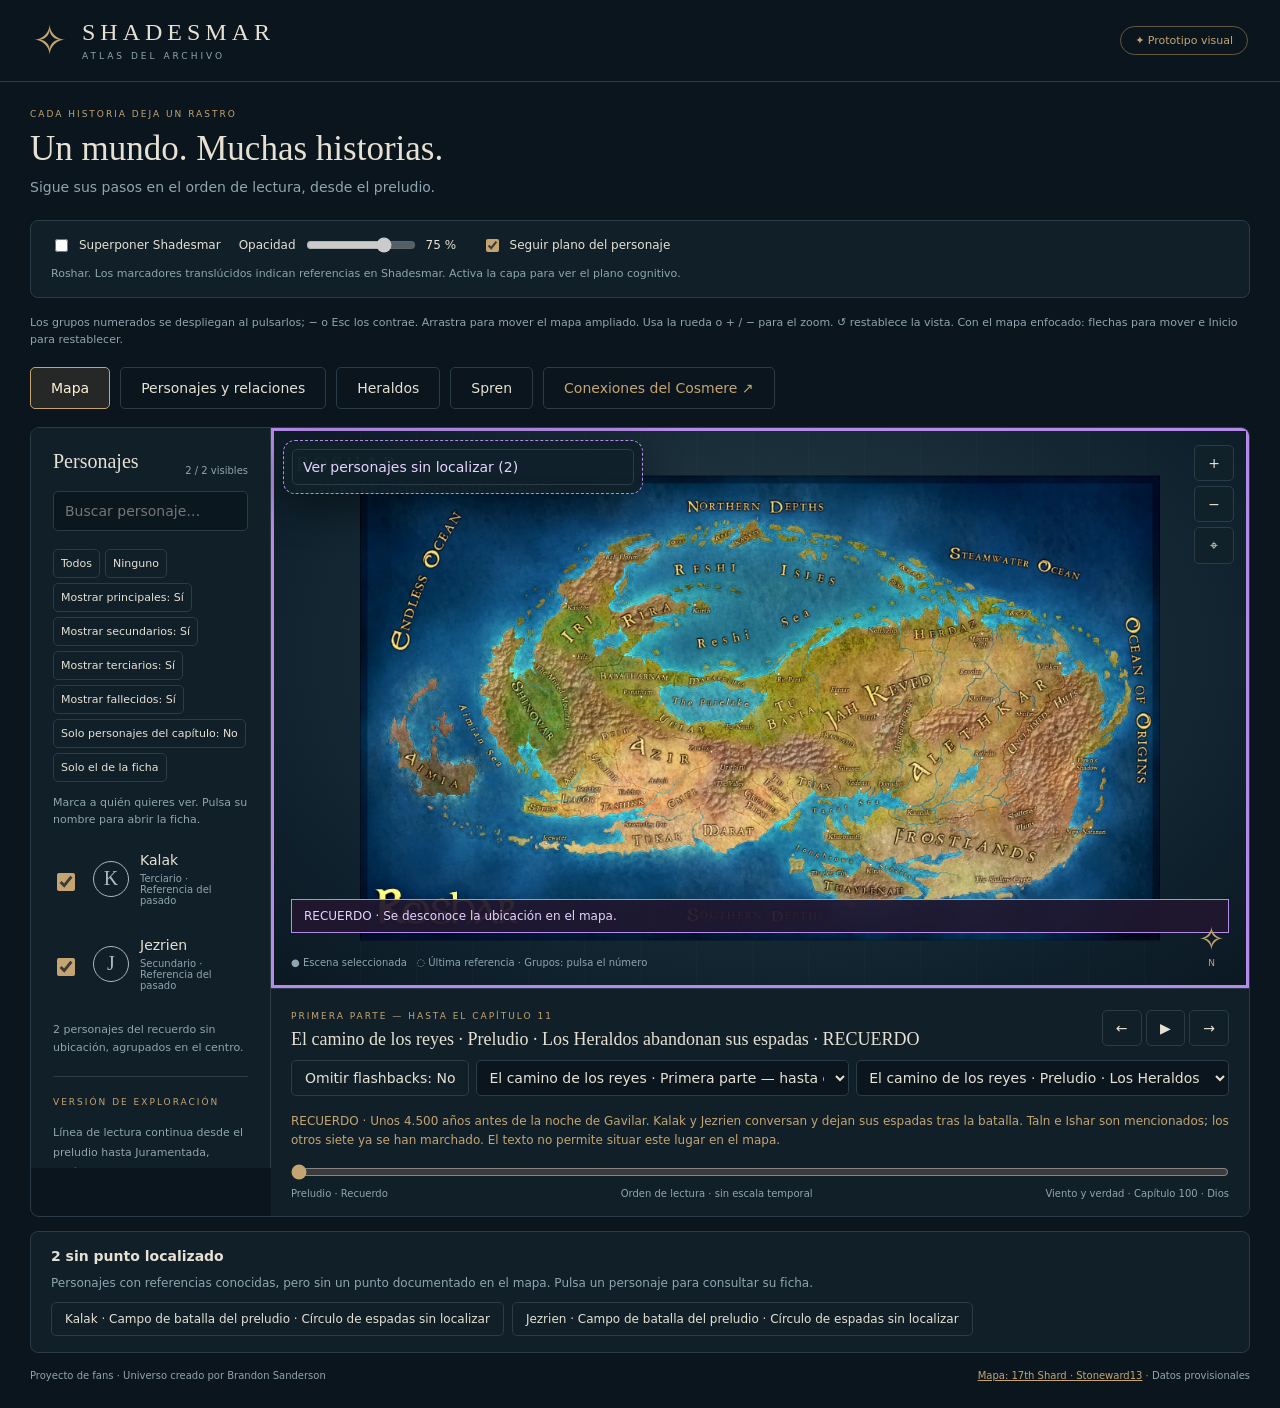
==== shadesmar/index.html @ fbdda8c0 "Cotejar Viento y verdad 91 a 100 y los interludios I-15 e I-16" ====
<!doctype html><html lang="es"><meta charset="utf-8"><meta name="viewport" content="width=device-width,initial-scale=1"><title>Shadesmar · Atlas del Archivo</title><style>
:root{--bg:#0b151d;--panel:#111f29;--line:#293c47;--text:#e6e1d3;--muted:#8fa5af;--gold:#c4a572}*{box-sizing:border-box}body{margin:0;background:var(--bg);color:var(--text);font:14px system-ui}button,input,select{font:inherit}button,select{cursor:pointer}button{background:transparent;color:inherit;border:1px solid var(--line);border-radius:5px;padding:9px 13px}button:hover{border-color:var(--gold)}:focus-visible{outline:2px solid #7dcbdc;outline-offset:3px}header{height:82px;padding:0 32px;border-bottom:1px solid var(--line);display:flex;align-items:center;justify-content:space-between}.brand{display:flex;align-items:center;gap:15px}.sigil{color:var(--gold);font:42px Georgia}h1{font:24px Georgia;letter-spacing:5px;margin:0}.brand small{font-size:9px;letter-spacing:3px;color:var(--muted)}.pill{color:var(--gold);border:1px solid #66593e;border-radius:30px;padding:7px 14px;font-size:11px}main{padding:27px 30px}.intro{display:flex;justify-content:space-between;align-items:center;margin-bottom:25px}.eyebrow{font-size:9px;letter-spacing:2px;color:var(--gold);text-transform:uppercase}h2{font:35px Georgia;margin:10px 0}.intro p{color:var(--muted);margin:0}.book{background:var(--panel);color:var(--text);padding:14px;border:1px solid var(--line);border-radius:5px}.layout{display:grid;grid-template-columns:240px minmax(0,1fr) 270px;border:1px solid var(--line);border-radius:9px;overflow:hidden}.sidebar,.detail{background:var(--panel);padding:22px}.sidebar{border-right:1px solid var(--line)}.detail{border-left:1px solid var(--line)}h3{font:20px Georgia;margin:0 0 18px}.search{background:#0b171f;color:var(--text);border:1px solid var(--line);border-radius:5px;width:100%;padding:11px;margin-bottom:18px}.person{display:flex;width:100%;gap:11px;align-items:center;text-align:left;border-color:transparent;margin-bottom:7px;padding:11px 7px}.person.active{border-color:#507283;background:#6abddd0b}.avatar{width:36px;height:36px;border:1px solid currentColor;border-radius:50%;display:grid;place-items:center;flex-shrink:0;font:20px Georgia}.person strong{font-weight:500}.person small{display:block;color:var(--muted);font-size:10px;margin-top:5px}.note{color:var(--muted);font-size:11px;line-height:1.8;border-top:1px solid var(--line);padding-top:15px;margin-top:20px}.map{position:relative;min-height:560px;background:radial-gradient(ellipse at 50% 40%,#2b414a,#10232f 70%,#0b1822);overflow:hidden}.map svg{width:100%;height:100%;position:absolute}.map-title{position:absolute;top:24px;left:25px;pointer-events:none}.map-title b{font:24px Georgia;letter-spacing:8px}.map-title small{display:block;color:var(--muted);letter-spacing:2px;font-size:9px;margin-top:8px}.tools{position:absolute;top:17px;right:15px;display:grid;gap:5px}.tools button{background:#11212a}.legend{position:absolute;bottom:20px;left:20px;color:var(--muted);font-size:10px}.compass{position:absolute;bottom:20px;right:24px;font:32px Georgia;color:var(--gold);text-align:center}.compass small{font:9px system-ui;display:block}.detail .avatar{width:72px;height:72px;font-size:34px;margin:25px 0 19px}.detail h3{font-size:29px;margin-bottom:8px}.subtitle{color:var(--muted);font-size:12px}.detail label{display:block;font-size:9px;letter-spacing:2px;color:var(--muted);margin:27px 0 10px}.location{font:19px Georgia}.tag{display:inline-block;color:var(--gold);border:1px solid #c4a57240;background:#c4a5720a;padding:6px 8px;font-size:10px;border-radius:4px}.detail p{font-size:12px;line-height:1.8;color:#b6c3c8}.evidence{border:1px solid var(--line);border-radius:5px;padding:13px;margin-top:22px}.timeline{background:var(--panel);border:1px solid var(--line);border-radius:9px;padding:20px 25px;margin-top:16px}.row{display:flex;justify-content:space-between;align-items:center;gap:12px}.timeline h3{margin:7px 0 0}.timeline input{width:100%;accent-color:var(--gold);margin:20px 0 10px}.ticks{display:flex;justify-content:space-between;font-size:10px;color:var(--muted)}.footer{display:flex;justify-content:space-between;color:var(--muted);font-size:10px;margin-top:17px;gap:15px}.marker{cursor:pointer}.marker:hover circle,.marker:focus circle{stroke:white;stroke-width:3}.count{font-size:10px;color:var(--muted)}@media(max-width:1100px){.layout{grid-template-columns:210px 1fr}.detail{grid-column:1/-1;border-left:0;border-top:1px solid var(--line);display:grid;grid-template-columns:1fr 1fr;gap:25px}.detail .avatar{display:none}}@media(max-width:650px){header{padding:0 16px}.pill{display:none}main{padding:20px 12px}.intro{display:block}.book{margin-top:18px;width:100%}h2{font-size:29px}.layout{display:flex;flex-direction:column}.sidebar{padding:15px}.sidebar .note{display:none}#people{display:flex;overflow:auto}.person{min-width:180px}.map{min-height:420px}.detail{display:block}.footer{line-height:1.8}.timeline{padding:17px}.ticks{font-size:8px}}
.scene-note{color:var(--muted);font-size:12px;line-height:1.6;margin-top:16px}.attention{color:var(--gold)}.scene-controls{display:flex;gap:10px;flex-wrap:wrap;margin:15px 0}.scene-controls select{background:var(--bg);color:var(--text);border:1px solid var(--line);padding:10px;border-radius:5px;max-width:100%}.route{padding-left:18px;max-height:260px;overflow:auto}.route li{margin:10px 0;font-size:11px;line-height:1.6}.evidence a{color:var(--gold)}.sidebar{max-height:740px;overflow:auto}.detail{max-height:740px;overflow:auto}@media(max-width:650px){.sidebar,.detail{max-height:none}}.layer-controls{border:1px solid var(--line);background:var(--panel);border-radius:8px;margin:0 0 16px;padding:14px 20px}.layer-controls>div{display:flex;align-items:center;gap:18px;flex-wrap:wrap}.layer-controls label{display:flex;align-items:center;gap:8px;font-size:12px}.layer-controls input{accent-color:var(--gold)}.layer-controls p{font-size:11px;color:var(--muted);margin:10px 0 0;line-height:1.6}.opacity-control input{width:110px}.opacity-control output{min-width:38px}.map-title b{font-size:21px;letter-spacing:3px} .evidence p{overflow-wrap:anywhere}#mapCanvas{cursor:grab;touch-action:none;user-select:none;overscroll-behavior:contain}#mapCanvas.is-panning,#mapCanvas.is-panning *{cursor:grabbing!important}#mapCanvas image{pointer-events:none}.map .legend,.map .compass,#mapStatus{pointer-events:none}.map-help{font-size:11px;color:var(--muted);line-height:1.6;margin:0 0 12px}#mapCanvas:focus-visible{outline:2px solid #7dcbdc;outline-offset:-3px}.person-row{display:flex;align-items:center;gap:7px}.person-row>input{accent-color:var(--gold);width:18px;height:18px;flex-shrink:0;cursor:pointer}.person-row .person{min-width:0;flex:1}.visibility-tools{display:flex;flex-wrap:wrap;gap:5px;margin-bottom:12px}.visibility-tools button{font-size:11px;padding:7px}.marker-name{display:none;pointer-events:none}.marker:hover .marker-name,.marker:focus .marker-name,.marker .selected-name{display:block}.marker:hover path,.marker:focus path{stroke:white;stroke-width:3}.map-visibility{color:var(--muted);font-size:11px;line-height:1.6}@media(max-width:650px){.person-row{min-width:210px}.person-row .person{min-width:0}}.unlocated-panel{margin-top:14px;padding:16px 20px;background:var(--panel);border:1px solid var(--line);border-radius:8px}.unlocated-panel[hidden]{display:none}.unlocated-panel p{font-size:12px;color:var(--muted)}#unlocatedPeople{display:flex;gap:8px;flex-wrap:wrap}.unlocated-person{font-size:12px;text-align:left}.unlocated-person[aria-pressed="true"]{border-color:var(--gold)}.detail{position:relative}.detail[hidden]{display:none}.detail-close{position:absolute;top:10px;right:10px;font-size:23px;line-height:1;padding:5px 9px;border-color:transparent}.layout[data-detail-open="false"]{grid-template-columns:240px minmax(0,1fr)}@media(max-width:1100px){.layout[data-detail-open="false"]{grid-template-columns:210px minmax(0,1fr)}}.map-column{display:flex;flex-direction:column;min-width:0}.map-column .map{flex:1}.map-column .timeline{margin-top:0;border:0;border-top:1px solid var(--line);border-radius:0;padding:17px 20px}.map-column .timeline h3{font-size:18px}.map-column .scene-controls{gap:7px;margin:10px 0}.map-column .scene-controls select{max-width:100%;min-width:0;flex:1;padding:8px}.map-column .timeline input{margin:14px 0 8px}.map-column .ticks{gap:12px;flex-wrap:wrap}@media(max-width:650px){.map-column{width:100%}}[data-memory-view="true"] .map{box-shadow:inset 0 0 0 3px #b58bea}#memoryBanner{position:absolute;bottom:55px;left:20px;right:20px;padding:9px 12px;border:1px solid #b58bea;background:#20172fed;color:#e5d3ff;font-size:12px;pointer-events:none}#memoryBanner[hidden]{display:none}#memoryView{border-color:#b58bea}.memory-unlocated-panel{position:absolute;z-index:4;left:50%;top:48%;transform:translate(-50%,-50%);width:min(640px,calc(100% - 40px));max-height:60%;box-sizing:border-box;display:flex;flex-direction:column;padding:16px;background:#10212af5;border:1px dashed #b58bea;border-radius:12px;box-shadow:0 12px 40px #0007}.memory-unlocated-panel[hidden]{display:none}.memory-unlocated-panel>p{margin:0 0 12px;text-align:center;color:#e5d3ff;font-size:13px}.memory-unlocated-panel>p span{color:#af9dc5}.memory-unlocated-grid{display:grid;grid-template-columns:repeat(auto-fit,minmax(100px,1fr));gap:10px;overflow:auto;min-height:0;overscroll-behavior:contain;padding:4px}.memory-unlocated-token{display:flex;flex-direction:column;align-items:center;justify-content:flex-start;gap:4px;min-width:0;padding:8px 5px;border:1px solid transparent;border-radius:8px;background:transparent;cursor:pointer}.memory-unlocated-token svg{position:static;display:block;flex-shrink:0;width:58px;height:58px}.memory-unlocated-token span{font-size:12px;line-height:1.3;text-align:center;overflow-wrap:anywhere;color:#fff1d6}.memory-unlocated-token:hover,.memory-unlocated-token:focus-visible{background:#ffffff0c;border-color:#b58bea}.memory-unlocated-token[aria-pressed="true"]{background:#d4ad7014;border-color:#d4ad70}@media(max-width:500px){.memory-unlocated-panel{width:calc(100% - 24px);padding:10px}.memory-unlocated-grid{grid-template-columns:repeat(auto-fit,minmax(80px,1fr));gap:6px}}.atlas-views{display:flex;gap:10px;margin:18px 0}.atlas-views button{padding:12px 20px}.atlas-views button[aria-pressed="true"]{background:#d4ad7020;border-color:var(--gold);color:#fff1d6}.relationships-view[hidden],[data-view="relationships"] .sidebar,[data-view="relationships"] .detail,[data-view="relationships"] .map-column>.map{display:none!important}.layout[data-view="relationships"]{display:block}.relationships-view{padding:24px;background:#10212a;border:1px solid var(--line);border-radius:12px}.relationship-heading h2{font-size:30px;margin:8px 0}.relationship-heading p,.relationship-muted{color:var(--muted);font-size:13px;line-height:1.6}.relationship-controls{display:flex;flex-wrap:wrap;gap:12px;margin:14px 0}.relationship-controls label{display:flex;flex:1;min-width:150px;flex-direction:column;gap:7px;font-size:12px;color:var(--muted)}.relationship-controls input,.relationship-controls select{padding:10px;background:#0c1a22;color:#e9ddc6;border:1px solid var(--line);border-radius:6px;min-width:0}.relationship-filters{display:flex;gap:18px;flex-wrap:wrap;margin:16px 0}.relationship-filters label{font-size:13px}.relationship-filters input{margin-right:7px;accent-color:var(--gold)}.family-scroll{overflow:auto;max-height:560px;border:1px solid var(--line);border-radius:10px;background:#0b1921;overscroll-behavior:contain}.family-scroll svg{display:block;max-width:none;position:static}.family-person,.family-edge{cursor:pointer}.family-person:hover rect,.family-person:focus rect{stroke:#fff1c6;stroke-width:3}.family-edge path{pointer-events:stroke}.family-edge:hover .family-edge-line,.family-edge:focus .family-edge-line{stroke-width:4}.relationship-columns{display:grid;grid-template-columns:minmax(0,1fr) minmax(0,1fr);gap:24px;margin-top:24px}.relationship-columns>section{min-width:0}.relationship-dossier,.relationship-history-panel,.relationship-edge-detail{padding:18px;background:#0d1b24;border:1px solid var(--line);border-radius:10px}.relationship-dossier h3,.relationship-history-panel h3{font-size:21px;margin:0 0 16px}.relationship-dossier p,.relationship-dossier li,.relationship-event p{font-size:14px;line-height:1.65}.relationship-dossier li{margin-bottom:12px}.relationship-dossier small{display:block;color:var(--muted);font-size:11px}.relationship-source{margin:8px 0;color:#9eafb9;font-size:11px;overflow-wrap:anywhere}.relationship-source summary{cursor:pointer}.relationship-source p{font-size:11px}.relationship-event{margin:12px 0;padding:14px;border-left:2px solid #ad91c5;background:#172733;border-radius:5px}.relationship-event h4{font-size:14px;margin:8px 0}.relationship-event small{color:#d4ad70}.relationship-event button{font-size:12px}.relationship-retrospective{color:#c7a4ff}.relationship-contacts{display:grid;grid-template-columns:repeat(auto-fit,minmax(190px,1fr));gap:10px;margin:20px 0}.relationship-contacts[hidden]{display:none}.relationship-contact{text-align:left;padding:15px}.relationship-identity{font-weight:bold;color:var(--gold)}.relationship-coverage{font-size:12px;color:var(--muted);line-height:1.6;margin-top:22px}@media(max-width:850px){.relationship-columns{grid-template-columns:1fr}.relationships-view{padding:15px}.relationship-controls label{min-width:120px}}.open-character-archive{margin:0 0 18px;width:100%;font-size:12px;padding:10px;border-color:#b59bd5}#mapViewControls[hidden]{display:none}.layout[data-view="relationships"] .timeline{order:-1;margin-bottom:18px;border:1px solid var(--line);border-radius:10px}.relationship-network-tools{display:flex;align-items:center;gap:12px;margin:15px 0}.relationship-network-scroll{overflow:auto;height:560px;border:1px solid var(--line);border-radius:12px;background:radial-gradient(ellipse,#142a35,#09161e);overscroll-behavior:contain;touch-action:none;cursor:grab;user-select:none}.relationship-network-scroll:active{cursor:grabbing}.relationship-network-scroll svg{display:block;position:static;max-width:none}.network-person,.network-link{cursor:pointer}.network-person .network-label{opacity:0;pointer-events:none}.network-direct .network-label,.network-person:hover .network-label,.network-person:focus .network-label{opacity:1}.network-person:hover circle,.network-person:focus circle{stroke:#fff1c6;stroke-width:3}.network-link:hover path,.network-link:focus path{stroke:#fff1c6;stroke-width:4}#relationshipNetworkWrap[hidden]{display:none}.person-selection-pending{border-top:1px dashed #78909c;margin-top:12px;padding-top:12px}.person-selection-pending small{display:block;color:var(--muted);font-size:11px}.person-selection-pending button{width:100%;text-align:left;margin-top:8px}@media(max-width:650px){.relationship-network-scroll{height:460px}}.family-scroll{height:560px;touch-action:none;cursor:grab;user-select:none}.family-scroll:active{cursor:grabbing}.family-scroll,.relationship-network-scroll{width:100%;min-width:0;overflow:auto}.family-edge text{display:block;pointer-events:none}.family-edge:hover text,.family-edge:focus text{display:block}.family-edge path,.network-link path{pointer-events:stroke}@media(max-width:650px){.family-scroll{height:460px}}[data-mode="social"] label:has(#relationshipDepth){display:none}.relationship-columns{align-items:start}.family-edge-list{display:flex;flex-wrap:wrap;gap:6px;margin:12px 0}.family-edge-reference{font-size:11px;text-align:left;padding:7px 10px;border:1px solid #3a535d;border-radius:6px;background:#10212a;color:#d9e6e9;cursor:pointer}.family-edge-reference[aria-pressed="true"]{border-color:#fff1c6;color:#fff1c6}.family-edge[aria-pressed="true"] .family-edge-line{filter:drop-shadow(0 0 3px #d4e6ec)}

.relationship-network-tools{flex-wrap:wrap}.network-outer-toggle{display:flex;align-items:center;gap:8px;font-size:12px;color:var(--muted)}.network-outer-toggle input{accent-color:var(--gold)}.family-reference-fold{margin-top:12px;font-size:12px;color:var(--muted)}.family-reference-fold summary{cursor:pointer;padding:10px 0}.network-link,.network-person{transition:opacity .15s}.network-label{font-weight:500}

.night-review-panel{border:1px solid #8865b1;border-radius:8px;background:#1b2030;padding:14px;margin:12px 0}.night-review-panel[hidden]{display:none}.night-review-panel p{margin:0 0 10px;line-height:1.6;color:#d9c3f0}.night-review-panel label{display:flex;gap:12px;align-items:center;flex-wrap:wrap;font-size:12px}.night-review-panel select{max-width:100%;background:var(--bg);color:var(--text);padding:8px;border:1px solid var(--line);border-radius:5px}

.atlas-views{flex-wrap:wrap}.knowledge-view[hidden]{display:none!important}.layout:is([data-view="heralds"],[data-view="spren"]){display:block}.layout:is([data-view="heralds"],[data-view="spren"])>.sidebar,.layout:is([data-view="heralds"],[data-view="spren"])>.detail,.layout:is([data-view="heralds"],[data-view="spren"]) .map-column>.map{display:none!important}.layout:is([data-view="heralds"],[data-view="spren"]) .timeline{order:-1;margin-bottom:18px}.knowledge-view{padding:26px;min-width:0}.knowledge-heading p{line-height:1.7}.archive-layout{display:grid;grid-template-columns:minmax(180px,240px) minmax(0,1fr);gap:26px;margin-top:24px}.archive-directory label{display:block;color:var(--muted);margin-bottom:10px}.archive-list{display:grid;gap:8px;align-content:start}.archive-person{text-align:left;width:100%;padding:14px}.archive-person[aria-pressed="true"],.archive-modes button[aria-pressed="true"]{border-color:var(--gold);background:#c4a57218;color:#fff1d6}.archive-detail{padding:24px;border:1px solid var(--line);border-radius:12px;background:var(--panel);min-width:0}.archive-detail h3{font-size:30px;margin-top:12px}.archive-detail h4{font:21px Georgia;margin:26px 0 14px}.archive-detail p{line-height:1.75;overflow-wrap:anywhere}.archive-facts{display:grid;grid-template-columns:repeat(auto-fit,minmax(min(100%,230px),1fr));gap:12px}.archive-facts>article,.archive-note{border:1px solid var(--line);padding:16px;border-radius:8px;margin-bottom:12px}.archive-label{font-size:11px;color:var(--gold);text-transform:uppercase;letter-spacing:1px}.archive-reference{color:var(--muted);font-size:11px;line-height:1.7}.archive-reference summary{cursor:pointer}.archive-reference a{color:#a5d2df;overflow-wrap:anywhere}.archive-modes{display:flex;gap:10px;flex-wrap:wrap}@media(max-width:700px){.knowledge-view{padding:16px}.archive-layout{grid-template-columns:1fr}.archive-list{grid-template-columns:repeat(auto-fit,minmax(130px,1fr))}.archive-detail{padding:16px}.atlas-views button{padding:10px 12px}}
.memory-unlocated-panel{left:12px;top:12px;transform:none;width:min(360px,calc(100% - 24px));max-height:calc(100% - 110px);padding:8px;gap:8px}.memory-unlocated-panel>button{text-align:left;width:100%;padding:9px 10px;color:#e5d3ff}.memory-unlocated-panel>p{position:absolute;width:1px;height:1px;overflow:hidden;clip-path:inset(50%)}.memory-unlocated-grid{max-height:180px;grid-template-columns:repeat(auto-fit,minmax(80px,1fr));gap:4px}.memory-unlocated-grid[hidden]{display:none}.memory-unlocated-token svg{width:44px;height:44px}.memory-unlocated-token{padding:4px}.memory-unlocated-grid:focus-visible{outline:2px solid #b58bea}@media(max-width:500px){.memory-unlocated-panel{padding:6px;max-width:280px!important}.memory-unlocated-grid{max-height:140px}}
.archive-values{display:flex;flex-wrap:wrap;gap:7px;margin:14px 0}.archive-values>span{border:1px solid #d4ad7040;background:#d4ad700c;border-radius:5px;padding:6px 9px;font-size:14px}.archive-evolution{font-size:12px;color:var(--muted);line-height:1.6}.archive-evolution>summary{cursor:pointer;color:#afcfdb}.archive-evolution ol{padding-left:20px}.archive-evolution li{margin:12px 0}.archive-facts small{display:block;color:var(--muted);line-height:1.6}.archive-discoveries>ol{list-style:none;padding:0;border-left:1px solid var(--line);margin-left:5px}.archive-discoveries>ol>li{padding:4px 0 16px 18px;position:relative}.archive-discoveries>ol>li:before{content:'';position:absolute;left:-4px;top:12px;width:7px;height:7px;border-radius:50%;background:var(--gold)}.archive-discoveries p{line-height:1.7;margin:0 0 6px}.archive-discoveries h4{margin-top:24px}
.archive-locator{font-size:12px;color:#bacad0;line-height:1.65;margin:10px 0}.archive-locator strong{color:#d4ad70}

/* Reading navigation keeps the current viewport instead of anchoring to replaced lists. */
html{overflow-anchor:none}
.cosmere-nav-link{color:var(--gold);padding:12px 20px;border:1px solid var(--line);border-radius:5px;text-decoration:none;display:inline-flex;align-items:center}.cosmere-nav-link:hover{border-color:var(--gold)}</style><header><div class="brand"><span class="sigil">✧</span><div><h1>SHADESMAR</h1><small>ATLAS DEL ARCHIVO</small></div></div><span class="pill">✦ Prototipo visual</span></header><main><div class="intro"><div><div class="eyebrow">Cada historia deja un rastro</div><h2>Un mundo. Muchas historias.</h2><p>Sigue sus pasos en el orden de lectura, desde el preludio.</p></div></div><div id="mapViewControls"><section class="layer-controls" aria-label="Capas del mapa"><div><label><input id="showShadesmar" type="checkbox"> Superponer Shadesmar</label><label class="opacity-control">Opacidad <input id="shadesmarOpacity" type="range" min="0" max="100" value="75" aria-label="Opacidad de Shadesmar"><output id="shadesmarOpacityValue" for="shadesmarOpacity">75 %</output></label><label><input id="followRealm" type="checkbox" checked> Seguir plano del personaje</label><button id="viewCognitiveExperience" hidden>Ver experiencia en Shadesmar</button></div><p id="realmLegend" role="status">Las presencias físicas y cognitivas se muestran por separado.</p></section><p id="mapHelp" class="map-help">Los grupos numerados se despliegan al pulsarlos; − o Esc los contrae. Arrastra para mover el mapa ampliado. Usa la rueda o + / − para el zoom. ↺ restablece la vista. Con el mapa enfocado: flechas para mover e Inicio para restablecer.</p></div><nav class="atlas-views" aria-label="Vistas del atlas"><button id="viewMap" aria-pressed="true">Mapa</button><button id="viewRelationships" aria-pressed="false">Personajes y relaciones</button><button id="viewHeralds" aria-pressed="false">Heraldos</button><button id="viewSpren" aria-pressed="false">Spren</button><a class="cosmere-nav-link" href="conexiones.html">Conexiones del Cosmere ↗</a></nav><div class="layout" id="atlasLayout"><aside class="sidebar"><div class="row"><h3>Personajes</h3><span id="count" class="count"></span></div><input id="search" class="search" placeholder="Buscar personaje…" aria-label="Buscar personaje"><div class="visibility-tools" role="group" aria-label="Visibilidad de personajes"><button id="showAllCharacters">Todos</button><button id="hideAllCharacters">Ninguno</button><button id="showPrimary" aria-pressed="true" title="Incluir u ocultar los personajes principales">Mostrar principales: Sí</button><button id="showSecondary" aria-pressed="true" title="Incluir u ocultar los personajes secundarios en el mapa y la lista">Mostrar secundarios: Sí</button><button id="showTertiary" aria-pressed="true" title="Incluir u ocultar las intervenciones puntuales">Mostrar terciarios: Sí</button><button id="showDeceased" aria-pressed="true" title="Incluir u ocultar los fallecidos conocidos en este punto de lectura">Mostrar fallecidos: Sí</button><button id="onlyChapterCharacters" aria-pressed="false" title="Presencias y menciones registradas del capítulo. Una mención no confirma ubicación.">Solo personajes del capítulo: No</button><button id="showOnlySelected">Solo el de la ficha</button></div><p class="map-visibility">Marca a quién quieres ver. Pulsa su nombre para abrir la ficha.</p><div id="people"></div><div id="pendingCharacterSelection" hidden></div><p id="mapVisibility" class="map-visibility" role="status"></p><div class="note"><span class="eyebrow">Versión de exploración</span><p>Línea de lectura continua desde el preludio hasta Juramentada, capítulo 48. Los recuerdos se muestran aparte, incluidos los anteriores a Gavilar, y pueden omitirse. Referencias pendientes de cotejo; anclajes regionales aproximados. Mapas disponibles sin conexión.</p></div></aside><div class="map-column"><section id="heraldsView" class="knowledge-view" aria-label="Heraldos" hidden><div class="knowledge-heading"><span class="eyebrow">TU ARCHIVO DE LECTURA</span><h2>Heraldos</h2><p id="heraldsCutoff" role="status"></p><button id="heraldsOverview" type="button" aria-pressed="false" hidden>Contexto de los Heraldos</button><p class="relationship-muted">Nombres, órdenes y relaciones según las referencias revisadas. La tradición histórica y las identidades actuales se revelan por separado.</p></div><div class="archive-layout"><aside class="archive-directory"><label for="heraldsSearch">Buscar entre lo conocido</label><input id="heraldsSearch" class="search" type="search" placeholder="Nombres ya revelados"><p id="heraldsCount" class="relationship-muted"></p><div id="heraldsList" class="archive-list"></div></aside><article id="heraldsDetail" class="archive-detail" aria-live="polite"></article></div></section><section id="sprenView" class="knowledge-view" aria-label="Spren" hidden><div class="knowledge-heading"><span class="eyebrow">TU ARCHIVO DE LECTURA</span><h2>Spren</h2><p id="sprenCutoff" role="status"></p><p class="relationship-muted">Tipos e individuos: su naturaleza, órdenes y vínculos aparecen al conocerse. Las referencias todavía no cotejadas se indican en cada dato.</p></div><nav class="archive-modes" aria-label="Consultar spren"><button id="sprenTypes" aria-pressed="true">Tipos</button><button id="sprenIndividuals" aria-pressed="false">Individuos</button></nav><div class="archive-layout"><aside class="archive-directory"><label for="sprenSearch">Buscar entre lo conocido</label><input id="sprenSearch" class="search" type="search" placeholder="Nombres ya revelados"><p id="sprenCount" class="relationship-muted"></p><div id="sprenList" class="archive-list"></div></aside><article id="sprenDetail" class="archive-detail" aria-live="polite"></article></div></section><section id="relationshipsView" class="relationships-view" aria-label="Personajes y relaciones" hidden><div class="relationship-heading"><span class="eyebrow">EL ARCHIVO QUE LLEVAS LEÍDO</span><h2 id="relationshipTitle">Personajes</h2><p id="relationshipCutoff"></p></div><div class="relationship-controls"><label>Buscar personaje<input id="relationshipSearch" type="search" placeholder="Solo personajes conocidos"></label><label>Personaje<select id="relationshipPerson"></select></label><label>Vista<select id="relationshipMode"><option value="family">Árbol genealógico</option><option value="social">Red de relaciones</option></select></label><label>Ramas<select id="relationshipDepth"><option value="1" selected>Familia cercana</option><option value="2">Ampliar una rama</option><option value="3">Ampliar dos ramas</option></select></label></div><p id="relationshipSearchStatus" class="relationship-muted" role="status"></p><div class="relationship-filters" aria-label="Filtros de relaciones"><label><input type="checkbox" id="relationshipPrimary" checked>Principales</label><label><input type="checkbox" id="relationshipSecondary" checked>Secundarios</label><label><input type="checkbox" id="relationshipTertiary" checked>Terciarios</label><label><input type="checkbox" id="relationshipDeceased" checked>Fallecidos</label></div><p id="relationshipHidden" role="status"></p><div id="familyGraphWrap"><p id="familyNotice" class="relationship-muted"></p><div class="relationship-network-tools"><button id="familyMinus" aria-label="Separar menos el árbol">−</button><span id="familyZoom"></span><button id="familyPlus" aria-label="Separar más el árbol">+</button><button id="familyCenter">Centrar</button></div><p class="relationship-muted">Arrastra el fondo o usa la rueda para ampliar. Padres arriba; hermanos y parejas en su generación. Azul: descendencia. Dorado: pareja. Morado: hermanos o primos. Pasa el ratón o pulsa una línea para consultar el vínculo.</p><div id="familyViewport" class="family-scroll" tabindex="0" role="region" aria-label="Escenario del árbol genealógico"><svg id="familyChart" role="group" aria-label="Árbol familiar conocido hasta el capítulo seleccionado"></svg></div><details class="family-reference-fold"><summary>Consultar la lista de vínculos</summary><div id="familyEdgeList" class="family-edge-list" aria-label="Vínculos representados en el árbol"></div></details></div><section id="relationshipNetworkWrap" hidden><p class="relationship-muted">El personaje está en el centro; sus conexiones aparecen alrededor. Los círculos agrupan la cantidad de información registrada, no la amistad.</p><div class="relationship-network-tools"><button id="relationshipNetworkMinus" aria-label="Separar menos los personajes">−</button><span id="relationshipNetworkZoom"></span><button id="relationshipNetworkPlus" aria-label="Separar más los personajes">+</button><button id="relationshipNetworkCenter">Centrar</button><label class="network-outer-toggle"><input id="relationshipUnconnected" type="checkbox">Mostrar personajes sin conexión</label><button id="relationshipClearPair">Quitar resaltado</button></div><p class="relationship-muted">Arrastra el fondo para moverte. Pulsa un personaje para centrar su red o una línea para consultar su historial. Las flechas mueven la vista e Inicio la centra.</p><p id="relationshipNetworkStatus" role="status" class="relationship-muted"></p><div id="relationshipNetworkViewport" class="relationship-network-scroll" tabindex="0" role="region" aria-label="Red circular de relaciones"><svg id="relationshipNetwork" aria-label="Conexiones conocidas del personaje seleccionado" role="group"></svg></div></section><div id="relationshipContacts" class="relationship-contacts" hidden></div><section id="relationshipEdgeDetail" class="relationship-edge-detail" hidden></section><div class="relationship-columns"><section id="relationshipDossier" class="relationship-dossier"></section><section class="relationship-history-panel"><h3>Historial de interacciones</h3><div class="relationship-controls"><label>Con quién<select id="relationshipWith"></select></label><label>Orden<select id="relationshipOrder"><option value="newest">Más recientes primero</option><option value="oldest">Primeras interacciones primero</option></select></label></div><p id="relationshipHistoryCount" role="status"></p><div id="relationshipHistory"></div></section></div><p id="relationshipCoverage" class="relationship-coverage"></p></section><section class="map" aria-label="Mapa de Roshar de 17th Shard"><svg id="mapCanvas" viewBox="0 0 1000 700" tabindex="0" role="group" aria-label="Mapa interactivo de Roshar y Shadesmar" aria-describedby="mapHelp"><defs><filter id="map-labels-decode" x="0" y="0" width="100%" height="100%" color-interpolation-filters="sRGB"><feColorMatrix in="SourceGraphic" type="matrix" values="0 0 0 0 .97 0 0 0 0 .89 0 0 0 0 .65 -1 0 0 0 1"/><feComponentTransfer result="large"><feFuncA type="linear" slope="64" intercept="-31.5"/></feComponentTransfer><feColorMatrix in="SourceGraphic" type="matrix" values="0 0 0 0 .97 0 0 0 0 .89 0 0 0 0 .65 0 -1 0 0 1"/><feComponentTransfer><feFuncA type="linear" slope="64" intercept="-31.5"/></feComponentTransfer><feMerge><feMergeNode in="large"/><feMergeNode/></feMerge></filter><pattern id="grid" width="70" height="70" patternUnits="userSpaceOnUse"><path d="M70 0H0V70" fill="none" stroke="#9bb8bf" stroke-opacity=".06"/></pattern><pattern id="terrain" width="30" height="30" patternUnits="userSpaceOnUse"><path d="M0 25L9 15l9 10M15 10l6-7 8 7" fill="none" stroke="#d0c6ac" stroke-opacity=".12"/></pattern></defs><rect width="1000" height="700" fill="url(#grid)"/><g id="world"><image id="mapBase" href="assets/maps/roshar-reference.webp" x="0" y="59.47265625" width="1000" height="581.0546875" preserveAspectRatio="xMidYMid meet"/><g id="registeredAtlas"><image id="legacyMapBase" href="assets/maps/roshar-base.webp" x="0" y="100" width="1000" height="500" visibility="hidden"/><image style="display:none" id="mapLabels" href="assets/maps/roshar-labels-es.webp" x="0" y="100" width="1000" height="500" preserveAspectRatio="xMidYMid meet"/><g id="shadesmarLayer" opacity="0" pointer-events="none"><image id="shadesmarBase" href="assets/maps/shadesmar-base.webp" x="0" y="100" width="1000" height="500" preserveAspectRatio="xMidYMid meet"/><image id="shadesmarLabels" href="assets/maps/shadesmar-labels-es.webp" x="0" y="100" width="1000" height="500" preserveAspectRatio="xMidYMid meet" filter="url(#map-labels-decode)"/></g><g id="markers"></g></g></g></svg><div class="map-title"><b id="mapName">ROSHAR</b><small>UN ATLAS DE HISTORIAS ENTRELAZADAS</small></div><div class="tools"><button id="plus" aria-label="Acercar">+</button><button id="minus" aria-label="Alejar">−</button><button id="reset" aria-label="Restablecer vista">⌖</button></div><div class="legend">● Escena seleccionada &nbsp; ◌ Última referencia · Grupos: pulsa el número</div><div id="memoryBanner" hidden role="status"></div><section id="memoryUnlocatedPanel" class="memory-unlocated-panel" aria-label="Personajes del recuerdo sin ubicación conocida" hidden><button id="toggleUnlocatedTokens" type="button" aria-expanded="false" aria-controls="memoryUnlocatedTokens">Ver personajes sin localizar</button><p id="memoryUnlocatedCaption">Personajes del recuerdo <span>· Sin ubicación conocida</span></p><div id="memoryUnlocatedTokens" class="memory-unlocated-grid" tabindex="0" aria-label="Lista desplazable de personajes sin localizar"></div></section><div class="compass">✧<small>N</small></div></section><section class="timeline"><div class="row"><div><span class="eyebrow" id="partLabel">Recorrido de lectura</span><h3 id="chapterTitle"></h3></div><div><button id="prev" aria-label="Anterior">←</button> <button id="play" aria-label="Reproducir">▶</button> <button id="next" aria-label="Siguiente">→</button></div></div><div class="scene-controls"><button id="reviewNight" aria-pressed="false">Ver aquella noche</button><button id="skipFlashbacks" aria-pressed="false">Omitir flashbacks: No</button><button id="memoryView" hidden aria-pressed="false">Ver recuerdo</button><select id="partSelect" aria-label="Seleccionar parte"><option value="1">Primera parte</option><option value="interludes">Interludios I-1–I-3</option><option value="2">Segunda parte</option></select><select id="sceneSelect" aria-label="Seleccionar capítulo"></select></div><section id="nightReviewPanel" class="night-review-panel" hidden aria-label="Recuerdo compartido de la noche de Gavilar"><p id="nightReviewStatus" role="status"></p><label>Perspectiva de aquella noche<select id="nightPerspective"></select></label></section><div id="sceneNote" class="scene-note" role="status"></div><input id="chapter" type="range" min="0" max="85" value="0" aria-label="Seleccionar capítulo"><div class="ticks"><span id="timelineStart">Muerte de Gavilar</span><span>Orden de lectura · sin escala temporal</span><span id="timelineEnd">Epílogo · Cap. 75</span></div></section></div><aside class="detail" id="detail"></aside></div><section id="unlocatedPanel" class="unlocated-panel" aria-label="Personajes pendientes de localizar" hidden><strong id="unlocatedCount"></strong><p>Personajes con referencias conocidas, pero sin un punto documentado en el mapa. Pulsa un personaje para consultar su ficha.</p><div id="unlocatedPeople"></div></section><div class="footer"><span>Proyecto de fans · Universo creado por Brandon Sanderson</span><span><a href="https://roshar.17thshard.com/#/es-ES" target="_blank" rel="noopener" style="color:var(--gold)">Mapa: 17th Shard · Stoneward13</a> · Datos provisionales</span></div></main><script src="data.js?v=23afe901d42d"></script><script src="family-routing.js"></script>
<script src="relationships.js?v=2b3a1b917b97"></script><script src="relationship-network.js?v=61cc4906c89b"></script><script src="knowledge-archive.js?v=3a2b5c2471f2"></script><script src="app.js?v=cc628fd3ca6c"></script></html>
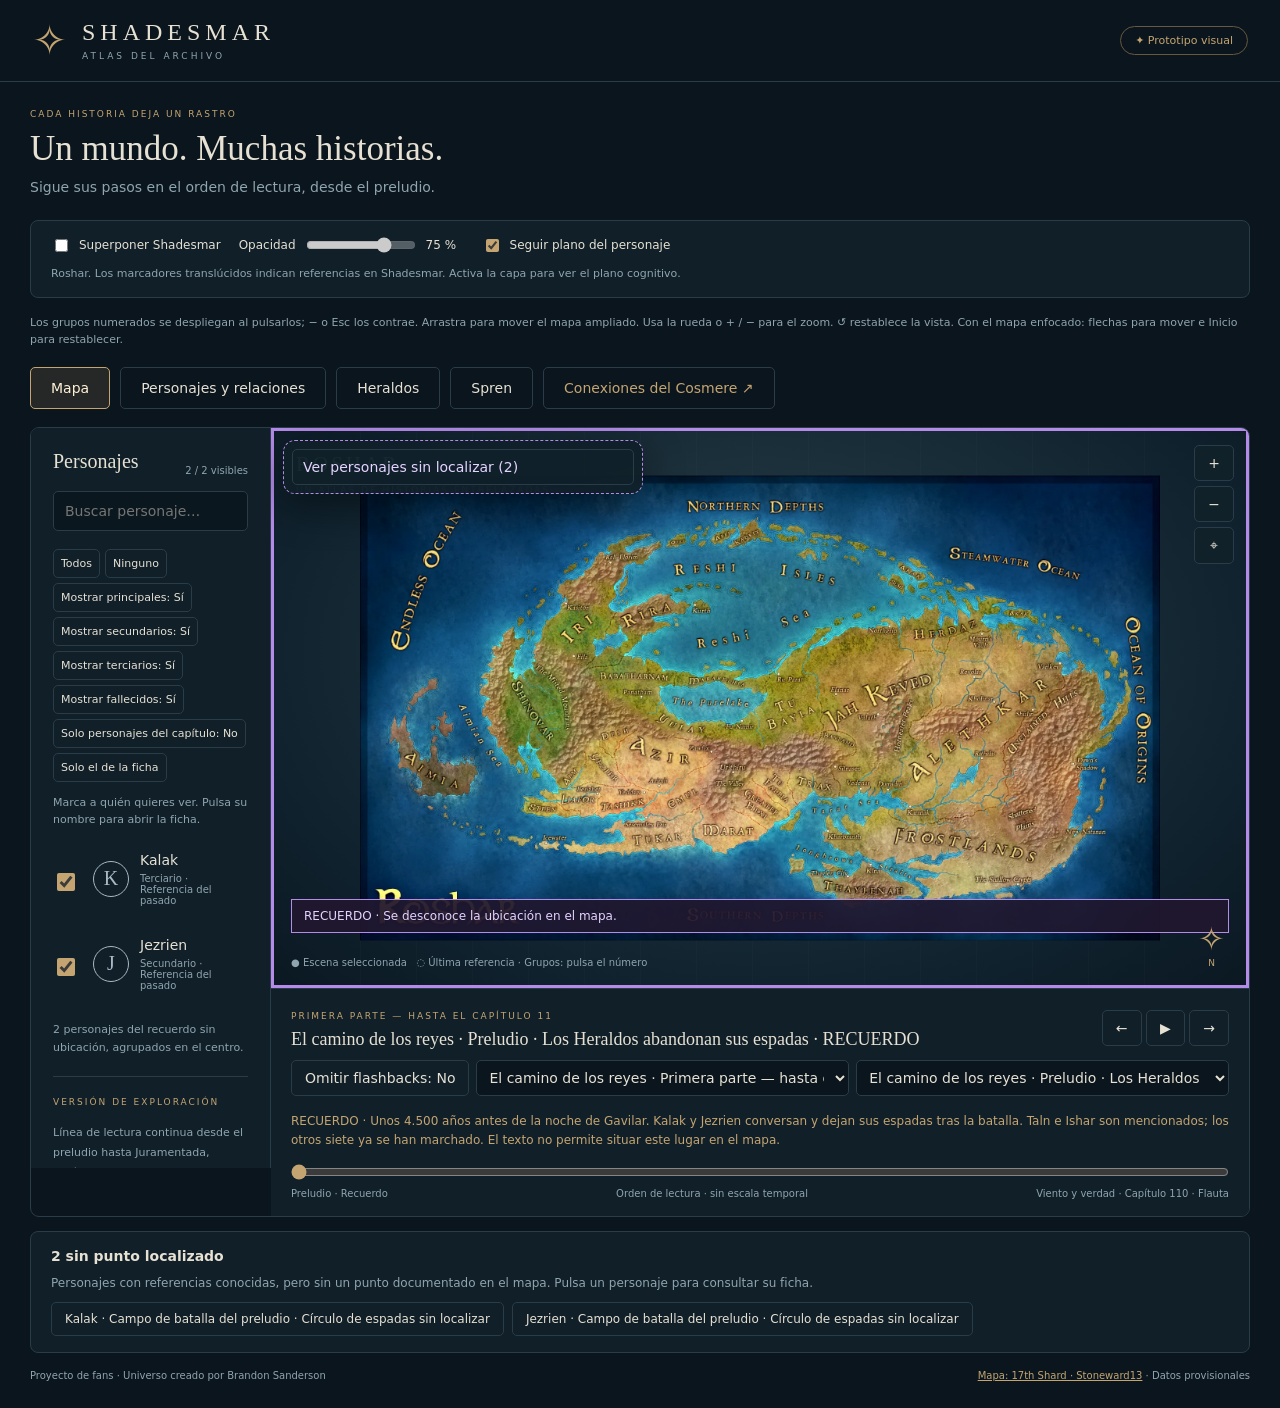
==== commit 14eac249: "Cotejar Viento y verdad 101 a 110" ====
--- a/shadesmar/index.html
+++ b/shadesmar/index.html
@@ -13,5 +13,5 @@
 
 /* Reading navigation keeps the current viewport instead of anchoring to replaced lists. */
 html{overflow-anchor:none}
-.cosmere-nav-link{color:var(--gold);padding:12px 20px;border:1px solid var(--line);border-radius:5px;text-decoration:none;display:inline-flex;align-items:center}.cosmere-nav-link:hover{border-color:var(--gold)}</style><header><div class="brand"><span class="sigil">✧</span><div><h1>SHADESMAR</h1><small>ATLAS DEL ARCHIVO</small></div></div><span class="pill">✦ Prototipo visual</span></header><main><div class="intro"><div><div class="eyebrow">Cada historia deja un rastro</div><h2>Un mundo. Muchas historias.</h2><p>Sigue sus pasos en el orden de lectura, desde el preludio.</p></div></div><div id="mapViewControls"><section class="layer-controls" aria-label="Capas del mapa"><div><label><input id="showShadesmar" type="checkbox"> Superponer Shadesmar</label><label class="opacity-control">Opacidad <input id="shadesmarOpacity" type="range" min="0" max="100" value="75" aria-label="Opacidad de Shadesmar"><output id="shadesmarOpacityValue" for="shadesmarOpacity">75 %</output></label><label><input id="followRealm" type="checkbox" checked> Seguir plano del personaje</label><button id="viewCognitiveExperience" hidden>Ver experiencia en Shadesmar</button></div><p id="realmLegend" role="status">Las presencias físicas y cognitivas se muestran por separado.</p></section><p id="mapHelp" class="map-help">Los grupos numerados se despliegan al pulsarlos; − o Esc los contrae. Arrastra para mover el mapa ampliado. Usa la rueda o + / − para el zoom. ↺ restablece la vista. Con el mapa enfocado: flechas para mover e Inicio para restablecer.</p></div><nav class="atlas-views" aria-label="Vistas del atlas"><button id="viewMap" aria-pressed="true">Mapa</button><button id="viewRelationships" aria-pressed="false">Personajes y relaciones</button><button id="viewHeralds" aria-pressed="false">Heraldos</button><button id="viewSpren" aria-pressed="false">Spren</button><a class="cosmere-nav-link" href="conexiones.html">Conexiones del Cosmere ↗</a></nav><div class="layout" id="atlasLayout"><aside class="sidebar"><div class="row"><h3>Personajes</h3><span id="count" class="count"></span></div><input id="search" class="search" placeholder="Buscar personaje…" aria-label="Buscar personaje"><div class="visibility-tools" role="group" aria-label="Visibilidad de personajes"><button id="showAllCharacters">Todos</button><button id="hideAllCharacters">Ninguno</button><button id="showPrimary" aria-pressed="true" title="Incluir u ocultar los personajes principales">Mostrar principales: Sí</button><button id="showSecondary" aria-pressed="true" title="Incluir u ocultar los personajes secundarios en el mapa y la lista">Mostrar secundarios: Sí</button><button id="showTertiary" aria-pressed="true" title="Incluir u ocultar las intervenciones puntuales">Mostrar terciarios: Sí</button><button id="showDeceased" aria-pressed="true" title="Incluir u ocultar los fallecidos conocidos en este punto de lectura">Mostrar fallecidos: Sí</button><button id="onlyChapterCharacters" aria-pressed="false" title="Presencias y menciones registradas del capítulo. Una mención no confirma ubicación.">Solo personajes del capítulo: No</button><button id="showOnlySelected">Solo el de la ficha</button></div><p class="map-visibility">Marca a quién quieres ver. Pulsa su nombre para abrir la ficha.</p><div id="people"></div><div id="pendingCharacterSelection" hidden></div><p id="mapVisibility" class="map-visibility" role="status"></p><div class="note"><span class="eyebrow">Versión de exploración</span><p>Línea de lectura continua desde el preludio hasta Juramentada, capítulo 48. Los recuerdos se muestran aparte, incluidos los anteriores a Gavilar, y pueden omitirse. Referencias pendientes de cotejo; anclajes regionales aproximados. Mapas disponibles sin conexión.</p></div></aside><div class="map-column"><section id="heraldsView" class="knowledge-view" aria-label="Heraldos" hidden><div class="knowledge-heading"><span class="eyebrow">TU ARCHIVO DE LECTURA</span><h2>Heraldos</h2><p id="heraldsCutoff" role="status"></p><button id="heraldsOverview" type="button" aria-pressed="false" hidden>Contexto de los Heraldos</button><p class="relationship-muted">Nombres, órdenes y relaciones según las referencias revisadas. La tradición histórica y las identidades actuales se revelan por separado.</p></div><div class="archive-layout"><aside class="archive-directory"><label for="heraldsSearch">Buscar entre lo conocido</label><input id="heraldsSearch" class="search" type="search" placeholder="Nombres ya revelados"><p id="heraldsCount" class="relationship-muted"></p><div id="heraldsList" class="archive-list"></div></aside><article id="heraldsDetail" class="archive-detail" aria-live="polite"></article></div></section><section id="sprenView" class="knowledge-view" aria-label="Spren" hidden><div class="knowledge-heading"><span class="eyebrow">TU ARCHIVO DE LECTURA</span><h2>Spren</h2><p id="sprenCutoff" role="status"></p><p class="relationship-muted">Tipos e individuos: su naturaleza, órdenes y vínculos aparecen al conocerse. Las referencias todavía no cotejadas se indican en cada dato.</p></div><nav class="archive-modes" aria-label="Consultar spren"><button id="sprenTypes" aria-pressed="true">Tipos</button><button id="sprenIndividuals" aria-pressed="false">Individuos</button></nav><div class="archive-layout"><aside class="archive-directory"><label for="sprenSearch">Buscar entre lo conocido</label><input id="sprenSearch" class="search" type="search" placeholder="Nombres ya revelados"><p id="sprenCount" class="relationship-muted"></p><div id="sprenList" class="archive-list"></div></aside><article id="sprenDetail" class="archive-detail" aria-live="polite"></article></div></section><section id="relationshipsView" class="relationships-view" aria-label="Personajes y relaciones" hidden><div class="relationship-heading"><span class="eyebrow">EL ARCHIVO QUE LLEVAS LEÍDO</span><h2 id="relationshipTitle">Personajes</h2><p id="relationshipCutoff"></p></div><div class="relationship-controls"><label>Buscar personaje<input id="relationshipSearch" type="search" placeholder="Solo personajes conocidos"></label><label>Personaje<select id="relationshipPerson"></select></label><label>Vista<select id="relationshipMode"><option value="family">Árbol genealógico</option><option value="social">Red de relaciones</option></select></label><label>Ramas<select id="relationshipDepth"><option value="1" selected>Familia cercana</option><option value="2">Ampliar una rama</option><option value="3">Ampliar dos ramas</option></select></label></div><p id="relationshipSearchStatus" class="relationship-muted" role="status"></p><div class="relationship-filters" aria-label="Filtros de relaciones"><label><input type="checkbox" id="relationshipPrimary" checked>Principales</label><label><input type="checkbox" id="relationshipSecondary" checked>Secundarios</label><label><input type="checkbox" id="relationshipTertiary" checked>Terciarios</label><label><input type="checkbox" id="relationshipDeceased" checked>Fallecidos</label></div><p id="relationshipHidden" role="status"></p><div id="familyGraphWrap"><p id="familyNotice" class="relationship-muted"></p><div class="relationship-network-tools"><button id="familyMinus" aria-label="Separar menos el árbol">−</button><span id="familyZoom"></span><button id="familyPlus" aria-label="Separar más el árbol">+</button><button id="familyCenter">Centrar</button></div><p class="relationship-muted">Arrastra el fondo o usa la rueda para ampliar. Padres arriba; hermanos y parejas en su generación. Azul: descendencia. Dorado: pareja. Morado: hermanos o primos. Pasa el ratón o pulsa una línea para consultar el vínculo.</p><div id="familyViewport" class="family-scroll" tabindex="0" role="region" aria-label="Escenario del árbol genealógico"><svg id="familyChart" role="group" aria-label="Árbol familiar conocido hasta el capítulo seleccionado"></svg></div><details class="family-reference-fold"><summary>Consultar la lista de vínculos</summary><div id="familyEdgeList" class="family-edge-list" aria-label="Vínculos representados en el árbol"></div></details></div><section id="relationshipNetworkWrap" hidden><p class="relationship-muted">El personaje está en el centro; sus conexiones aparecen alrededor. Los círculos agrupan la cantidad de información registrada, no la amistad.</p><div class="relationship-network-tools"><button id="relationshipNetworkMinus" aria-label="Separar menos los personajes">−</button><span id="relationshipNetworkZoom"></span><button id="relationshipNetworkPlus" aria-label="Separar más los personajes">+</button><button id="relationshipNetworkCenter">Centrar</button><label class="network-outer-toggle"><input id="relationshipUnconnected" type="checkbox">Mostrar personajes sin conexión</label><button id="relationshipClearPair">Quitar resaltado</button></div><p class="relationship-muted">Arrastra el fondo para moverte. Pulsa un personaje para centrar su red o una línea para consultar su historial. Las flechas mueven la vista e Inicio la centra.</p><p id="relationshipNetworkStatus" role="status" class="relationship-muted"></p><div id="relationshipNetworkViewport" class="relationship-network-scroll" tabindex="0" role="region" aria-label="Red circular de relaciones"><svg id="relationshipNetwork" aria-label="Conexiones conocidas del personaje seleccionado" role="group"></svg></div></section><div id="relationshipContacts" class="relationship-contacts" hidden></div><section id="relationshipEdgeDetail" class="relationship-edge-detail" hidden></section><div class="relationship-columns"><section id="relationshipDossier" class="relationship-dossier"></section><section class="relationship-history-panel"><h3>Historial de interacciones</h3><div class="relationship-controls"><label>Con quién<select id="relationshipWith"></select></label><label>Orden<select id="relationshipOrder"><option value="newest">Más recientes primero</option><option value="oldest">Primeras interacciones primero</option></select></label></div><p id="relationshipHistoryCount" role="status"></p><div id="relationshipHistory"></div></section></div><p id="relationshipCoverage" class="relationship-coverage"></p></section><section class="map" aria-label="Mapa de Roshar de 17th Shard"><svg id="mapCanvas" viewBox="0 0 1000 700" tabindex="0" role="group" aria-label="Mapa interactivo de Roshar y Shadesmar" aria-describedby="mapHelp"><defs><filter id="map-labels-decode" x="0" y="0" width="100%" height="100%" color-interpolation-filters="sRGB"><feColorMatrix in="SourceGraphic" type="matrix" values="0 0 0 0 .97 0 0 0 0 .89 0 0 0 0 .65 -1 0 0 0 1"/><feComponentTransfer result="large"><feFuncA type="linear" slope="64" intercept="-31.5"/></feComponentTransfer><feColorMatrix in="SourceGraphic" type="matrix" values="0 0 0 0 .97 0 0 0 0 .89 0 0 0 0 .65 0 -1 0 0 1"/><feComponentTransfer><feFuncA type="linear" slope="64" intercept="-31.5"/></feComponentTransfer><feMerge><feMergeNode in="large"/><feMergeNode/></feMerge></filter><pattern id="grid" width="70" height="70" patternUnits="userSpaceOnUse"><path d="M70 0H0V70" fill="none" stroke="#9bb8bf" stroke-opacity=".06"/></pattern><pattern id="terrain" width="30" height="30" patternUnits="userSpaceOnUse"><path d="M0 25L9 15l9 10M15 10l6-7 8 7" fill="none" stroke="#d0c6ac" stroke-opacity=".12"/></pattern></defs><rect width="1000" height="700" fill="url(#grid)"/><g id="world"><image id="mapBase" href="assets/maps/roshar-reference.webp" x="0" y="59.47265625" width="1000" height="581.0546875" preserveAspectRatio="xMidYMid meet"/><g id="registeredAtlas"><image id="legacyMapBase" href="assets/maps/roshar-base.webp" x="0" y="100" width="1000" height="500" visibility="hidden"/><image style="display:none" id="mapLabels" href="assets/maps/roshar-labels-es.webp" x="0" y="100" width="1000" height="500" preserveAspectRatio="xMidYMid meet"/><g id="shadesmarLayer" opacity="0" pointer-events="none"><image id="shadesmarBase" href="assets/maps/shadesmar-base.webp" x="0" y="100" width="1000" height="500" preserveAspectRatio="xMidYMid meet"/><image id="shadesmarLabels" href="assets/maps/shadesmar-labels-es.webp" x="0" y="100" width="1000" height="500" preserveAspectRatio="xMidYMid meet" filter="url(#map-labels-decode)"/></g><g id="markers"></g></g></g></svg><div class="map-title"><b id="mapName">ROSHAR</b><small>UN ATLAS DE HISTORIAS ENTRELAZADAS</small></div><div class="tools"><button id="plus" aria-label="Acercar">+</button><button id="minus" aria-label="Alejar">−</button><button id="reset" aria-label="Restablecer vista">⌖</button></div><div class="legend">● Escena seleccionada &nbsp; ◌ Última referencia · Grupos: pulsa el número</div><div id="memoryBanner" hidden role="status"></div><section id="memoryUnlocatedPanel" class="memory-unlocated-panel" aria-label="Personajes del recuerdo sin ubicación conocida" hidden><button id="toggleUnlocatedTokens" type="button" aria-expanded="false" aria-controls="memoryUnlocatedTokens">Ver personajes sin localizar</button><p id="memoryUnlocatedCaption">Personajes del recuerdo <span>· Sin ubicación conocida</span></p><div id="memoryUnlocatedTokens" class="memory-unlocated-grid" tabindex="0" aria-label="Lista desplazable de personajes sin localizar"></div></section><div class="compass">✧<small>N</small></div></section><section class="timeline"><div class="row"><div><span class="eyebrow" id="partLabel">Recorrido de lectura</span><h3 id="chapterTitle"></h3></div><div><button id="prev" aria-label="Anterior">←</button> <button id="play" aria-label="Reproducir">▶</button> <button id="next" aria-label="Siguiente">→</button></div></div><div class="scene-controls"><button id="reviewNight" aria-pressed="false">Ver aquella noche</button><button id="skipFlashbacks" aria-pressed="false">Omitir flashbacks: No</button><button id="memoryView" hidden aria-pressed="false">Ver recuerdo</button><select id="partSelect" aria-label="Seleccionar parte"><option value="1">Primera parte</option><option value="interludes">Interludios I-1–I-3</option><option value="2">Segunda parte</option></select><select id="sceneSelect" aria-label="Seleccionar capítulo"></select></div><section id="nightReviewPanel" class="night-review-panel" hidden aria-label="Recuerdo compartido de la noche de Gavilar"><p id="nightReviewStatus" role="status"></p><label>Perspectiva de aquella noche<select id="nightPerspective"></select></label></section><div id="sceneNote" class="scene-note" role="status"></div><input id="chapter" type="range" min="0" max="85" value="0" aria-label="Seleccionar capítulo"><div class="ticks"><span id="timelineStart">Muerte de Gavilar</span><span>Orden de lectura · sin escala temporal</span><span id="timelineEnd">Epílogo · Cap. 75</span></div></section></div><aside class="detail" id="detail"></aside></div><section id="unlocatedPanel" class="unlocated-panel" aria-label="Personajes pendientes de localizar" hidden><strong id="unlocatedCount"></strong><p>Personajes con referencias conocidas, pero sin un punto documentado en el mapa. Pulsa un personaje para consultar su ficha.</p><div id="unlocatedPeople"></div></section><div class="footer"><span>Proyecto de fans · Universo creado por Brandon Sanderson</span><span><a href="https://roshar.17thshard.com/#/es-ES" target="_blank" rel="noopener" style="color:var(--gold)">Mapa: 17th Shard · Stoneward13</a> · Datos provisionales</span></div></main><script src="data.js?v=23afe901d42d"></script><script src="family-routing.js"></script>
+.cosmere-nav-link{color:var(--gold);padding:12px 20px;border:1px solid var(--line);border-radius:5px;text-decoration:none;display:inline-flex;align-items:center}.cosmere-nav-link:hover{border-color:var(--gold)}</style><header><div class="brand"><span class="sigil">✧</span><div><h1>SHADESMAR</h1><small>ATLAS DEL ARCHIVO</small></div></div><span class="pill">✦ Prototipo visual</span></header><main><div class="intro"><div><div class="eyebrow">Cada historia deja un rastro</div><h2>Un mundo. Muchas historias.</h2><p>Sigue sus pasos en el orden de lectura, desde el preludio.</p></div></div><div id="mapViewControls"><section class="layer-controls" aria-label="Capas del mapa"><div><label><input id="showShadesmar" type="checkbox"> Superponer Shadesmar</label><label class="opacity-control">Opacidad <input id="shadesmarOpacity" type="range" min="0" max="100" value="75" aria-label="Opacidad de Shadesmar"><output id="shadesmarOpacityValue" for="shadesmarOpacity">75 %</output></label><label><input id="followRealm" type="checkbox" checked> Seguir plano del personaje</label><button id="viewCognitiveExperience" hidden>Ver experiencia en Shadesmar</button></div><p id="realmLegend" role="status">Las presencias físicas y cognitivas se muestran por separado.</p></section><p id="mapHelp" class="map-help">Los grupos numerados se despliegan al pulsarlos; − o Esc los contrae. Arrastra para mover el mapa ampliado. Usa la rueda o + / − para el zoom. ↺ restablece la vista. Con el mapa enfocado: flechas para mover e Inicio para restablecer.</p></div><nav class="atlas-views" aria-label="Vistas del atlas"><button id="viewMap" aria-pressed="true">Mapa</button><button id="viewRelationships" aria-pressed="false">Personajes y relaciones</button><button id="viewHeralds" aria-pressed="false">Heraldos</button><button id="viewSpren" aria-pressed="false">Spren</button><a class="cosmere-nav-link" href="conexiones.html">Conexiones del Cosmere ↗</a></nav><div class="layout" id="atlasLayout"><aside class="sidebar"><div class="row"><h3>Personajes</h3><span id="count" class="count"></span></div><input id="search" class="search" placeholder="Buscar personaje…" aria-label="Buscar personaje"><div class="visibility-tools" role="group" aria-label="Visibilidad de personajes"><button id="showAllCharacters">Todos</button><button id="hideAllCharacters">Ninguno</button><button id="showPrimary" aria-pressed="true" title="Incluir u ocultar los personajes principales">Mostrar principales: Sí</button><button id="showSecondary" aria-pressed="true" title="Incluir u ocultar los personajes secundarios en el mapa y la lista">Mostrar secundarios: Sí</button><button id="showTertiary" aria-pressed="true" title="Incluir u ocultar las intervenciones puntuales">Mostrar terciarios: Sí</button><button id="showDeceased" aria-pressed="true" title="Incluir u ocultar los fallecidos conocidos en este punto de lectura">Mostrar fallecidos: Sí</button><button id="onlyChapterCharacters" aria-pressed="false" title="Presencias y menciones registradas del capítulo. Una mención no confirma ubicación.">Solo personajes del capítulo: No</button><button id="showOnlySelected">Solo el de la ficha</button></div><p class="map-visibility">Marca a quién quieres ver. Pulsa su nombre para abrir la ficha.</p><div id="people"></div><div id="pendingCharacterSelection" hidden></div><p id="mapVisibility" class="map-visibility" role="status"></p><div class="note"><span class="eyebrow">Versión de exploración</span><p>Línea de lectura continua desde el preludio hasta Juramentada, capítulo 48. Los recuerdos se muestran aparte, incluidos los anteriores a Gavilar, y pueden omitirse. Referencias pendientes de cotejo; anclajes regionales aproximados. Mapas disponibles sin conexión.</p></div></aside><div class="map-column"><section id="heraldsView" class="knowledge-view" aria-label="Heraldos" hidden><div class="knowledge-heading"><span class="eyebrow">TU ARCHIVO DE LECTURA</span><h2>Heraldos</h2><p id="heraldsCutoff" role="status"></p><button id="heraldsOverview" type="button" aria-pressed="false" hidden>Contexto de los Heraldos</button><p class="relationship-muted">Nombres, órdenes y relaciones según las referencias revisadas. La tradición histórica y las identidades actuales se revelan por separado.</p></div><div class="archive-layout"><aside class="archive-directory"><label for="heraldsSearch">Buscar entre lo conocido</label><input id="heraldsSearch" class="search" type="search" placeholder="Nombres ya revelados"><p id="heraldsCount" class="relationship-muted"></p><div id="heraldsList" class="archive-list"></div></aside><article id="heraldsDetail" class="archive-detail" aria-live="polite"></article></div></section><section id="sprenView" class="knowledge-view" aria-label="Spren" hidden><div class="knowledge-heading"><span class="eyebrow">TU ARCHIVO DE LECTURA</span><h2>Spren</h2><p id="sprenCutoff" role="status"></p><p class="relationship-muted">Tipos e individuos: su naturaleza, órdenes y vínculos aparecen al conocerse. Las referencias todavía no cotejadas se indican en cada dato.</p></div><nav class="archive-modes" aria-label="Consultar spren"><button id="sprenTypes" aria-pressed="true">Tipos</button><button id="sprenIndividuals" aria-pressed="false">Individuos</button></nav><div class="archive-layout"><aside class="archive-directory"><label for="sprenSearch">Buscar entre lo conocido</label><input id="sprenSearch" class="search" type="search" placeholder="Nombres ya revelados"><p id="sprenCount" class="relationship-muted"></p><div id="sprenList" class="archive-list"></div></aside><article id="sprenDetail" class="archive-detail" aria-live="polite"></article></div></section><section id="relationshipsView" class="relationships-view" aria-label="Personajes y relaciones" hidden><div class="relationship-heading"><span class="eyebrow">EL ARCHIVO QUE LLEVAS LEÍDO</span><h2 id="relationshipTitle">Personajes</h2><p id="relationshipCutoff"></p></div><div class="relationship-controls"><label>Buscar personaje<input id="relationshipSearch" type="search" placeholder="Solo personajes conocidos"></label><label>Personaje<select id="relationshipPerson"></select></label><label>Vista<select id="relationshipMode"><option value="family">Árbol genealógico</option><option value="social">Red de relaciones</option></select></label><label>Ramas<select id="relationshipDepth"><option value="1" selected>Familia cercana</option><option value="2">Ampliar una rama</option><option value="3">Ampliar dos ramas</option></select></label></div><p id="relationshipSearchStatus" class="relationship-muted" role="status"></p><div class="relationship-filters" aria-label="Filtros de relaciones"><label><input type="checkbox" id="relationshipPrimary" checked>Principales</label><label><input type="checkbox" id="relationshipSecondary" checked>Secundarios</label><label><input type="checkbox" id="relationshipTertiary" checked>Terciarios</label><label><input type="checkbox" id="relationshipDeceased" checked>Fallecidos</label></div><p id="relationshipHidden" role="status"></p><div id="familyGraphWrap"><p id="familyNotice" class="relationship-muted"></p><div class="relationship-network-tools"><button id="familyMinus" aria-label="Separar menos el árbol">−</button><span id="familyZoom"></span><button id="familyPlus" aria-label="Separar más el árbol">+</button><button id="familyCenter">Centrar</button></div><p class="relationship-muted">Arrastra el fondo o usa la rueda para ampliar. Padres arriba; hermanos y parejas en su generación. Azul: descendencia. Dorado: pareja. Morado: hermanos o primos. Pasa el ratón o pulsa una línea para consultar el vínculo.</p><div id="familyViewport" class="family-scroll" tabindex="0" role="region" aria-label="Escenario del árbol genealógico"><svg id="familyChart" role="group" aria-label="Árbol familiar conocido hasta el capítulo seleccionado"></svg></div><details class="family-reference-fold"><summary>Consultar la lista de vínculos</summary><div id="familyEdgeList" class="family-edge-list" aria-label="Vínculos representados en el árbol"></div></details></div><section id="relationshipNetworkWrap" hidden><p class="relationship-muted">El personaje está en el centro; sus conexiones aparecen alrededor. Los círculos agrupan la cantidad de información registrada, no la amistad.</p><div class="relationship-network-tools"><button id="relationshipNetworkMinus" aria-label="Separar menos los personajes">−</button><span id="relationshipNetworkZoom"></span><button id="relationshipNetworkPlus" aria-label="Separar más los personajes">+</button><button id="relationshipNetworkCenter">Centrar</button><label class="network-outer-toggle"><input id="relationshipUnconnected" type="checkbox">Mostrar personajes sin conexión</label><button id="relationshipClearPair">Quitar resaltado</button></div><p class="relationship-muted">Arrastra el fondo para moverte. Pulsa un personaje para centrar su red o una línea para consultar su historial. Las flechas mueven la vista e Inicio la centra.</p><p id="relationshipNetworkStatus" role="status" class="relationship-muted"></p><div id="relationshipNetworkViewport" class="relationship-network-scroll" tabindex="0" role="region" aria-label="Red circular de relaciones"><svg id="relationshipNetwork" aria-label="Conexiones conocidas del personaje seleccionado" role="group"></svg></div></section><div id="relationshipContacts" class="relationship-contacts" hidden></div><section id="relationshipEdgeDetail" class="relationship-edge-detail" hidden></section><div class="relationship-columns"><section id="relationshipDossier" class="relationship-dossier"></section><section class="relationship-history-panel"><h3>Historial de interacciones</h3><div class="relationship-controls"><label>Con quién<select id="relationshipWith"></select></label><label>Orden<select id="relationshipOrder"><option value="newest">Más recientes primero</option><option value="oldest">Primeras interacciones primero</option></select></label></div><p id="relationshipHistoryCount" role="status"></p><div id="relationshipHistory"></div></section></div><p id="relationshipCoverage" class="relationship-coverage"></p></section><section class="map" aria-label="Mapa de Roshar de 17th Shard"><svg id="mapCanvas" viewBox="0 0 1000 700" tabindex="0" role="group" aria-label="Mapa interactivo de Roshar y Shadesmar" aria-describedby="mapHelp"><defs><filter id="map-labels-decode" x="0" y="0" width="100%" height="100%" color-interpolation-filters="sRGB"><feColorMatrix in="SourceGraphic" type="matrix" values="0 0 0 0 .97 0 0 0 0 .89 0 0 0 0 .65 -1 0 0 0 1"/><feComponentTransfer result="large"><feFuncA type="linear" slope="64" intercept="-31.5"/></feComponentTransfer><feColorMatrix in="SourceGraphic" type="matrix" values="0 0 0 0 .97 0 0 0 0 .89 0 0 0 0 .65 0 -1 0 0 1"/><feComponentTransfer><feFuncA type="linear" slope="64" intercept="-31.5"/></feComponentTransfer><feMerge><feMergeNode in="large"/><feMergeNode/></feMerge></filter><pattern id="grid" width="70" height="70" patternUnits="userSpaceOnUse"><path d="M70 0H0V70" fill="none" stroke="#9bb8bf" stroke-opacity=".06"/></pattern><pattern id="terrain" width="30" height="30" patternUnits="userSpaceOnUse"><path d="M0 25L9 15l9 10M15 10l6-7 8 7" fill="none" stroke="#d0c6ac" stroke-opacity=".12"/></pattern></defs><rect width="1000" height="700" fill="url(#grid)"/><g id="world"><image id="mapBase" href="assets/maps/roshar-reference.webp" x="0" y="59.47265625" width="1000" height="581.0546875" preserveAspectRatio="xMidYMid meet"/><g id="registeredAtlas"><image id="legacyMapBase" href="assets/maps/roshar-base.webp" x="0" y="100" width="1000" height="500" visibility="hidden"/><image style="display:none" id="mapLabels" href="assets/maps/roshar-labels-es.webp" x="0" y="100" width="1000" height="500" preserveAspectRatio="xMidYMid meet"/><g id="shadesmarLayer" opacity="0" pointer-events="none"><image id="shadesmarBase" href="assets/maps/shadesmar-base.webp" x="0" y="100" width="1000" height="500" preserveAspectRatio="xMidYMid meet"/><image id="shadesmarLabels" href="assets/maps/shadesmar-labels-es.webp" x="0" y="100" width="1000" height="500" preserveAspectRatio="xMidYMid meet" filter="url(#map-labels-decode)"/></g><g id="markers"></g></g></g></svg><div class="map-title"><b id="mapName">ROSHAR</b><small>UN ATLAS DE HISTORIAS ENTRELAZADAS</small></div><div class="tools"><button id="plus" aria-label="Acercar">+</button><button id="minus" aria-label="Alejar">−</button><button id="reset" aria-label="Restablecer vista">⌖</button></div><div class="legend">● Escena seleccionada &nbsp; ◌ Última referencia · Grupos: pulsa el número</div><div id="memoryBanner" hidden role="status"></div><section id="memoryUnlocatedPanel" class="memory-unlocated-panel" aria-label="Personajes del recuerdo sin ubicación conocida" hidden><button id="toggleUnlocatedTokens" type="button" aria-expanded="false" aria-controls="memoryUnlocatedTokens">Ver personajes sin localizar</button><p id="memoryUnlocatedCaption">Personajes del recuerdo <span>· Sin ubicación conocida</span></p><div id="memoryUnlocatedTokens" class="memory-unlocated-grid" tabindex="0" aria-label="Lista desplazable de personajes sin localizar"></div></section><div class="compass">✧<small>N</small></div></section><section class="timeline"><div class="row"><div><span class="eyebrow" id="partLabel">Recorrido de lectura</span><h3 id="chapterTitle"></h3></div><div><button id="prev" aria-label="Anterior">←</button> <button id="play" aria-label="Reproducir">▶</button> <button id="next" aria-label="Siguiente">→</button></div></div><div class="scene-controls"><button id="reviewNight" aria-pressed="false">Ver aquella noche</button><button id="skipFlashbacks" aria-pressed="false">Omitir flashbacks: No</button><button id="memoryView" hidden aria-pressed="false">Ver recuerdo</button><select id="partSelect" aria-label="Seleccionar parte"><option value="1">Primera parte</option><option value="interludes">Interludios I-1–I-3</option><option value="2">Segunda parte</option></select><select id="sceneSelect" aria-label="Seleccionar capítulo"></select></div><section id="nightReviewPanel" class="night-review-panel" hidden aria-label="Recuerdo compartido de la noche de Gavilar"><p id="nightReviewStatus" role="status"></p><label>Perspectiva de aquella noche<select id="nightPerspective"></select></label></section><div id="sceneNote" class="scene-note" role="status"></div><input id="chapter" type="range" min="0" max="85" value="0" aria-label="Seleccionar capítulo"><div class="ticks"><span id="timelineStart">Muerte de Gavilar</span><span>Orden de lectura · sin escala temporal</span><span id="timelineEnd">Epílogo · Cap. 75</span></div></section></div><aside class="detail" id="detail"></aside></div><section id="unlocatedPanel" class="unlocated-panel" aria-label="Personajes pendientes de localizar" hidden><strong id="unlocatedCount"></strong><p>Personajes con referencias conocidas, pero sin un punto documentado en el mapa. Pulsa un personaje para consultar su ficha.</p><div id="unlocatedPeople"></div></section><div class="footer"><span>Proyecto de fans · Universo creado por Brandon Sanderson</span><span><a href="https://roshar.17thshard.com/#/es-ES" target="_blank" rel="noopener" style="color:var(--gold)">Mapa: 17th Shard · Stoneward13</a> · Datos provisionales</span></div></main><script src="data.js?v=a3cbd7f98a8c"></script><script src="family-routing.js"></script>
 <script src="relationships.js?v=2b3a1b917b97"></script><script src="relationship-network.js?v=61cc4906c89b"></script><script src="knowledge-archive.js?v=3a2b5c2471f2"></script><script src="app.js?v=cc628fd3ca6c"></script></html>
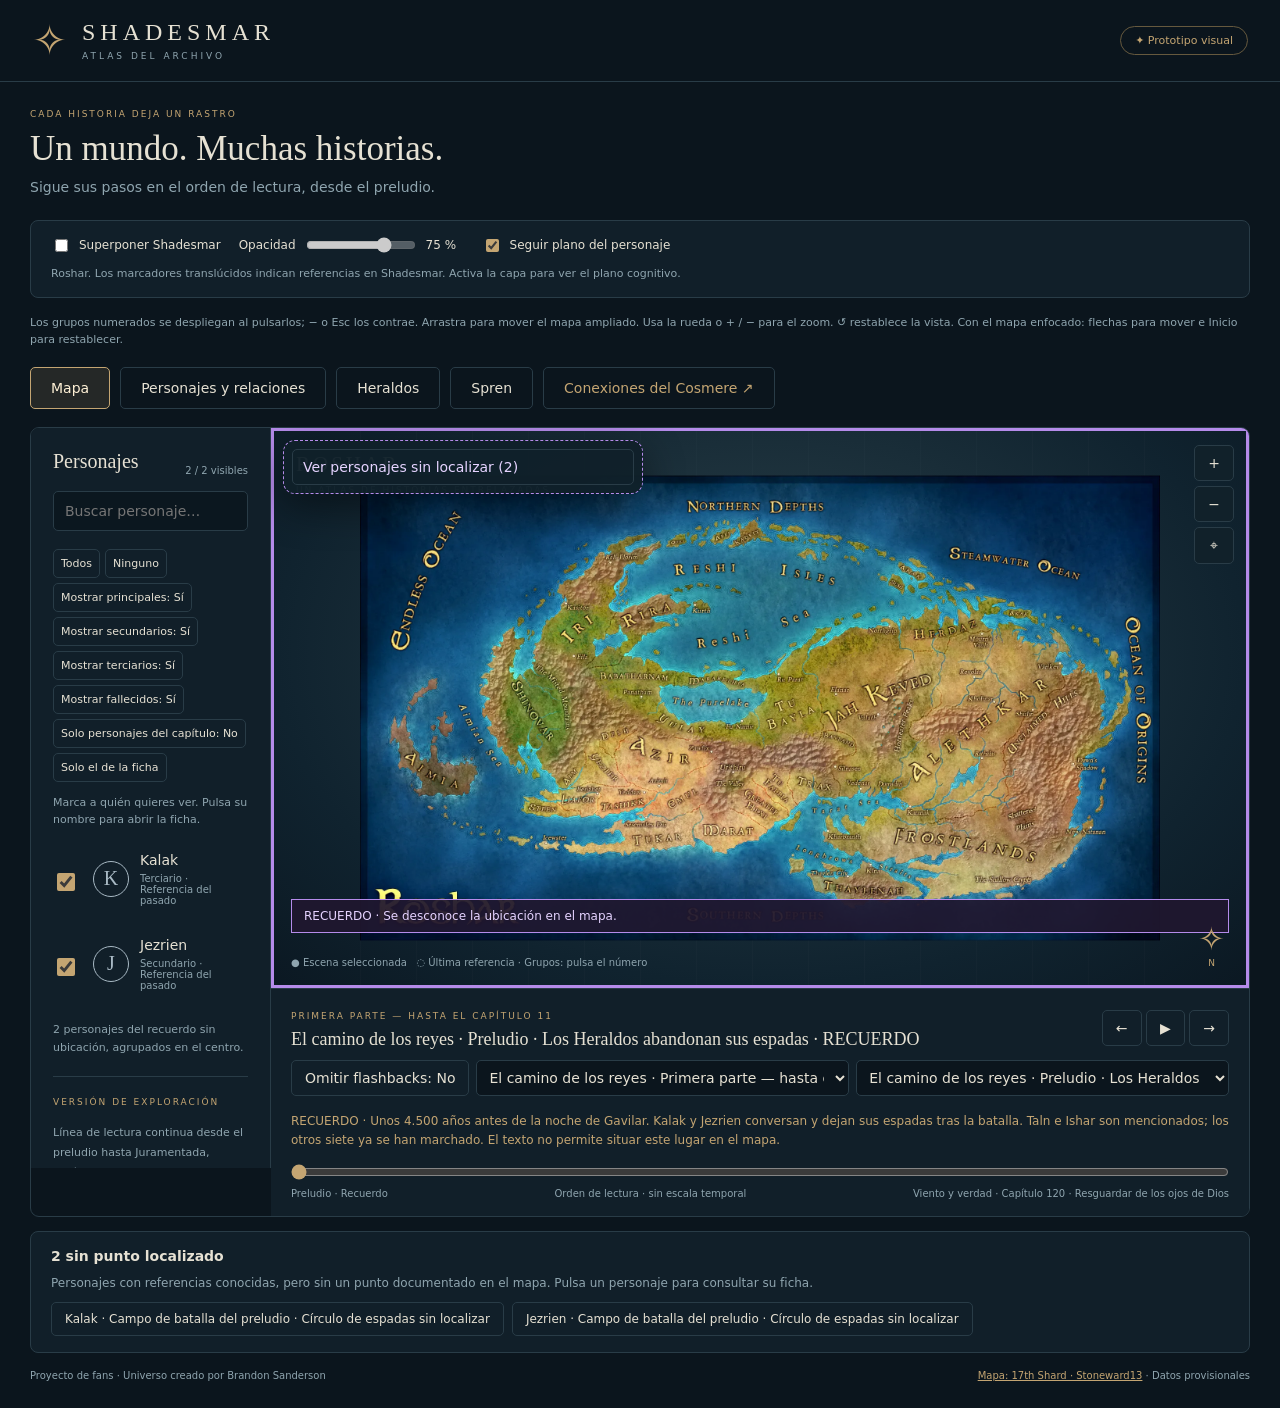
==== commit 69958916: "Cotejar Viento y verdad 111 a 120" ====
--- a/shadesmar/index.html
+++ b/shadesmar/index.html
@@ -13,5 +13,5 @@
 
 /* Reading navigation keeps the current viewport instead of anchoring to replaced lists. */
 html{overflow-anchor:none}
-.cosmere-nav-link{color:var(--gold);padding:12px 20px;border:1px solid var(--line);border-radius:5px;text-decoration:none;display:inline-flex;align-items:center}.cosmere-nav-link:hover{border-color:var(--gold)}</style><header><div class="brand"><span class="sigil">✧</span><div><h1>SHADESMAR</h1><small>ATLAS DEL ARCHIVO</small></div></div><span class="pill">✦ Prototipo visual</span></header><main><div class="intro"><div><div class="eyebrow">Cada historia deja un rastro</div><h2>Un mundo. Muchas historias.</h2><p>Sigue sus pasos en el orden de lectura, desde el preludio.</p></div></div><div id="mapViewControls"><section class="layer-controls" aria-label="Capas del mapa"><div><label><input id="showShadesmar" type="checkbox"> Superponer Shadesmar</label><label class="opacity-control">Opacidad <input id="shadesmarOpacity" type="range" min="0" max="100" value="75" aria-label="Opacidad de Shadesmar"><output id="shadesmarOpacityValue" for="shadesmarOpacity">75 %</output></label><label><input id="followRealm" type="checkbox" checked> Seguir plano del personaje</label><button id="viewCognitiveExperience" hidden>Ver experiencia en Shadesmar</button></div><p id="realmLegend" role="status">Las presencias físicas y cognitivas se muestran por separado.</p></section><p id="mapHelp" class="map-help">Los grupos numerados se despliegan al pulsarlos; − o Esc los contrae. Arrastra para mover el mapa ampliado. Usa la rueda o + / − para el zoom. ↺ restablece la vista. Con el mapa enfocado: flechas para mover e Inicio para restablecer.</p></div><nav class="atlas-views" aria-label="Vistas del atlas"><button id="viewMap" aria-pressed="true">Mapa</button><button id="viewRelationships" aria-pressed="false">Personajes y relaciones</button><button id="viewHeralds" aria-pressed="false">Heraldos</button><button id="viewSpren" aria-pressed="false">Spren</button><a class="cosmere-nav-link" href="conexiones.html">Conexiones del Cosmere ↗</a></nav><div class="layout" id="atlasLayout"><aside class="sidebar"><div class="row"><h3>Personajes</h3><span id="count" class="count"></span></div><input id="search" class="search" placeholder="Buscar personaje…" aria-label="Buscar personaje"><div class="visibility-tools" role="group" aria-label="Visibilidad de personajes"><button id="showAllCharacters">Todos</button><button id="hideAllCharacters">Ninguno</button><button id="showPrimary" aria-pressed="true" title="Incluir u ocultar los personajes principales">Mostrar principales: Sí</button><button id="showSecondary" aria-pressed="true" title="Incluir u ocultar los personajes secundarios en el mapa y la lista">Mostrar secundarios: Sí</button><button id="showTertiary" aria-pressed="true" title="Incluir u ocultar las intervenciones puntuales">Mostrar terciarios: Sí</button><button id="showDeceased" aria-pressed="true" title="Incluir u ocultar los fallecidos conocidos en este punto de lectura">Mostrar fallecidos: Sí</button><button id="onlyChapterCharacters" aria-pressed="false" title="Presencias y menciones registradas del capítulo. Una mención no confirma ubicación.">Solo personajes del capítulo: No</button><button id="showOnlySelected">Solo el de la ficha</button></div><p class="map-visibility">Marca a quién quieres ver. Pulsa su nombre para abrir la ficha.</p><div id="people"></div><div id="pendingCharacterSelection" hidden></div><p id="mapVisibility" class="map-visibility" role="status"></p><div class="note"><span class="eyebrow">Versión de exploración</span><p>Línea de lectura continua desde el preludio hasta Juramentada, capítulo 48. Los recuerdos se muestran aparte, incluidos los anteriores a Gavilar, y pueden omitirse. Referencias pendientes de cotejo; anclajes regionales aproximados. Mapas disponibles sin conexión.</p></div></aside><div class="map-column"><section id="heraldsView" class="knowledge-view" aria-label="Heraldos" hidden><div class="knowledge-heading"><span class="eyebrow">TU ARCHIVO DE LECTURA</span><h2>Heraldos</h2><p id="heraldsCutoff" role="status"></p><button id="heraldsOverview" type="button" aria-pressed="false" hidden>Contexto de los Heraldos</button><p class="relationship-muted">Nombres, órdenes y relaciones según las referencias revisadas. La tradición histórica y las identidades actuales se revelan por separado.</p></div><div class="archive-layout"><aside class="archive-directory"><label for="heraldsSearch">Buscar entre lo conocido</label><input id="heraldsSearch" class="search" type="search" placeholder="Nombres ya revelados"><p id="heraldsCount" class="relationship-muted"></p><div id="heraldsList" class="archive-list"></div></aside><article id="heraldsDetail" class="archive-detail" aria-live="polite"></article></div></section><section id="sprenView" class="knowledge-view" aria-label="Spren" hidden><div class="knowledge-heading"><span class="eyebrow">TU ARCHIVO DE LECTURA</span><h2>Spren</h2><p id="sprenCutoff" role="status"></p><p class="relationship-muted">Tipos e individuos: su naturaleza, órdenes y vínculos aparecen al conocerse. Las referencias todavía no cotejadas se indican en cada dato.</p></div><nav class="archive-modes" aria-label="Consultar spren"><button id="sprenTypes" aria-pressed="true">Tipos</button><button id="sprenIndividuals" aria-pressed="false">Individuos</button></nav><div class="archive-layout"><aside class="archive-directory"><label for="sprenSearch">Buscar entre lo conocido</label><input id="sprenSearch" class="search" type="search" placeholder="Nombres ya revelados"><p id="sprenCount" class="relationship-muted"></p><div id="sprenList" class="archive-list"></div></aside><article id="sprenDetail" class="archive-detail" aria-live="polite"></article></div></section><section id="relationshipsView" class="relationships-view" aria-label="Personajes y relaciones" hidden><div class="relationship-heading"><span class="eyebrow">EL ARCHIVO QUE LLEVAS LEÍDO</span><h2 id="relationshipTitle">Personajes</h2><p id="relationshipCutoff"></p></div><div class="relationship-controls"><label>Buscar personaje<input id="relationshipSearch" type="search" placeholder="Solo personajes conocidos"></label><label>Personaje<select id="relationshipPerson"></select></label><label>Vista<select id="relationshipMode"><option value="family">Árbol genealógico</option><option value="social">Red de relaciones</option></select></label><label>Ramas<select id="relationshipDepth"><option value="1" selected>Familia cercana</option><option value="2">Ampliar una rama</option><option value="3">Ampliar dos ramas</option></select></label></div><p id="relationshipSearchStatus" class="relationship-muted" role="status"></p><div class="relationship-filters" aria-label="Filtros de relaciones"><label><input type="checkbox" id="relationshipPrimary" checked>Principales</label><label><input type="checkbox" id="relationshipSecondary" checked>Secundarios</label><label><input type="checkbox" id="relationshipTertiary" checked>Terciarios</label><label><input type="checkbox" id="relationshipDeceased" checked>Fallecidos</label></div><p id="relationshipHidden" role="status"></p><div id="familyGraphWrap"><p id="familyNotice" class="relationship-muted"></p><div class="relationship-network-tools"><button id="familyMinus" aria-label="Separar menos el árbol">−</button><span id="familyZoom"></span><button id="familyPlus" aria-label="Separar más el árbol">+</button><button id="familyCenter">Centrar</button></div><p class="relationship-muted">Arrastra el fondo o usa la rueda para ampliar. Padres arriba; hermanos y parejas en su generación. Azul: descendencia. Dorado: pareja. Morado: hermanos o primos. Pasa el ratón o pulsa una línea para consultar el vínculo.</p><div id="familyViewport" class="family-scroll" tabindex="0" role="region" aria-label="Escenario del árbol genealógico"><svg id="familyChart" role="group" aria-label="Árbol familiar conocido hasta el capítulo seleccionado"></svg></div><details class="family-reference-fold"><summary>Consultar la lista de vínculos</summary><div id="familyEdgeList" class="family-edge-list" aria-label="Vínculos representados en el árbol"></div></details></div><section id="relationshipNetworkWrap" hidden><p class="relationship-muted">El personaje está en el centro; sus conexiones aparecen alrededor. Los círculos agrupan la cantidad de información registrada, no la amistad.</p><div class="relationship-network-tools"><button id="relationshipNetworkMinus" aria-label="Separar menos los personajes">−</button><span id="relationshipNetworkZoom"></span><button id="relationshipNetworkPlus" aria-label="Separar más los personajes">+</button><button id="relationshipNetworkCenter">Centrar</button><label class="network-outer-toggle"><input id="relationshipUnconnected" type="checkbox">Mostrar personajes sin conexión</label><button id="relationshipClearPair">Quitar resaltado</button></div><p class="relationship-muted">Arrastra el fondo para moverte. Pulsa un personaje para centrar su red o una línea para consultar su historial. Las flechas mueven la vista e Inicio la centra.</p><p id="relationshipNetworkStatus" role="status" class="relationship-muted"></p><div id="relationshipNetworkViewport" class="relationship-network-scroll" tabindex="0" role="region" aria-label="Red circular de relaciones"><svg id="relationshipNetwork" aria-label="Conexiones conocidas del personaje seleccionado" role="group"></svg></div></section><div id="relationshipContacts" class="relationship-contacts" hidden></div><section id="relationshipEdgeDetail" class="relationship-edge-detail" hidden></section><div class="relationship-columns"><section id="relationshipDossier" class="relationship-dossier"></section><section class="relationship-history-panel"><h3>Historial de interacciones</h3><div class="relationship-controls"><label>Con quién<select id="relationshipWith"></select></label><label>Orden<select id="relationshipOrder"><option value="newest">Más recientes primero</option><option value="oldest">Primeras interacciones primero</option></select></label></div><p id="relationshipHistoryCount" role="status"></p><div id="relationshipHistory"></div></section></div><p id="relationshipCoverage" class="relationship-coverage"></p></section><section class="map" aria-label="Mapa de Roshar de 17th Shard"><svg id="mapCanvas" viewBox="0 0 1000 700" tabindex="0" role="group" aria-label="Mapa interactivo de Roshar y Shadesmar" aria-describedby="mapHelp"><defs><filter id="map-labels-decode" x="0" y="0" width="100%" height="100%" color-interpolation-filters="sRGB"><feColorMatrix in="SourceGraphic" type="matrix" values="0 0 0 0 .97 0 0 0 0 .89 0 0 0 0 .65 -1 0 0 0 1"/><feComponentTransfer result="large"><feFuncA type="linear" slope="64" intercept="-31.5"/></feComponentTransfer><feColorMatrix in="SourceGraphic" type="matrix" values="0 0 0 0 .97 0 0 0 0 .89 0 0 0 0 .65 0 -1 0 0 1"/><feComponentTransfer><feFuncA type="linear" slope="64" intercept="-31.5"/></feComponentTransfer><feMerge><feMergeNode in="large"/><feMergeNode/></feMerge></filter><pattern id="grid" width="70" height="70" patternUnits="userSpaceOnUse"><path d="M70 0H0V70" fill="none" stroke="#9bb8bf" stroke-opacity=".06"/></pattern><pattern id="terrain" width="30" height="30" patternUnits="userSpaceOnUse"><path d="M0 25L9 15l9 10M15 10l6-7 8 7" fill="none" stroke="#d0c6ac" stroke-opacity=".12"/></pattern></defs><rect width="1000" height="700" fill="url(#grid)"/><g id="world"><image id="mapBase" href="assets/maps/roshar-reference.webp" x="0" y="59.47265625" width="1000" height="581.0546875" preserveAspectRatio="xMidYMid meet"/><g id="registeredAtlas"><image id="legacyMapBase" href="assets/maps/roshar-base.webp" x="0" y="100" width="1000" height="500" visibility="hidden"/><image style="display:none" id="mapLabels" href="assets/maps/roshar-labels-es.webp" x="0" y="100" width="1000" height="500" preserveAspectRatio="xMidYMid meet"/><g id="shadesmarLayer" opacity="0" pointer-events="none"><image id="shadesmarBase" href="assets/maps/shadesmar-base.webp" x="0" y="100" width="1000" height="500" preserveAspectRatio="xMidYMid meet"/><image id="shadesmarLabels" href="assets/maps/shadesmar-labels-es.webp" x="0" y="100" width="1000" height="500" preserveAspectRatio="xMidYMid meet" filter="url(#map-labels-decode)"/></g><g id="markers"></g></g></g></svg><div class="map-title"><b id="mapName">ROSHAR</b><small>UN ATLAS DE HISTORIAS ENTRELAZADAS</small></div><div class="tools"><button id="plus" aria-label="Acercar">+</button><button id="minus" aria-label="Alejar">−</button><button id="reset" aria-label="Restablecer vista">⌖</button></div><div class="legend">● Escena seleccionada &nbsp; ◌ Última referencia · Grupos: pulsa el número</div><div id="memoryBanner" hidden role="status"></div><section id="memoryUnlocatedPanel" class="memory-unlocated-panel" aria-label="Personajes del recuerdo sin ubicación conocida" hidden><button id="toggleUnlocatedTokens" type="button" aria-expanded="false" aria-controls="memoryUnlocatedTokens">Ver personajes sin localizar</button><p id="memoryUnlocatedCaption">Personajes del recuerdo <span>· Sin ubicación conocida</span></p><div id="memoryUnlocatedTokens" class="memory-unlocated-grid" tabindex="0" aria-label="Lista desplazable de personajes sin localizar"></div></section><div class="compass">✧<small>N</small></div></section><section class="timeline"><div class="row"><div><span class="eyebrow" id="partLabel">Recorrido de lectura</span><h3 id="chapterTitle"></h3></div><div><button id="prev" aria-label="Anterior">←</button> <button id="play" aria-label="Reproducir">▶</button> <button id="next" aria-label="Siguiente">→</button></div></div><div class="scene-controls"><button id="reviewNight" aria-pressed="false">Ver aquella noche</button><button id="skipFlashbacks" aria-pressed="false">Omitir flashbacks: No</button><button id="memoryView" hidden aria-pressed="false">Ver recuerdo</button><select id="partSelect" aria-label="Seleccionar parte"><option value="1">Primera parte</option><option value="interludes">Interludios I-1–I-3</option><option value="2">Segunda parte</option></select><select id="sceneSelect" aria-label="Seleccionar capítulo"></select></div><section id="nightReviewPanel" class="night-review-panel" hidden aria-label="Recuerdo compartido de la noche de Gavilar"><p id="nightReviewStatus" role="status"></p><label>Perspectiva de aquella noche<select id="nightPerspective"></select></label></section><div id="sceneNote" class="scene-note" role="status"></div><input id="chapter" type="range" min="0" max="85" value="0" aria-label="Seleccionar capítulo"><div class="ticks"><span id="timelineStart">Muerte de Gavilar</span><span>Orden de lectura · sin escala temporal</span><span id="timelineEnd">Epílogo · Cap. 75</span></div></section></div><aside class="detail" id="detail"></aside></div><section id="unlocatedPanel" class="unlocated-panel" aria-label="Personajes pendientes de localizar" hidden><strong id="unlocatedCount"></strong><p>Personajes con referencias conocidas, pero sin un punto documentado en el mapa. Pulsa un personaje para consultar su ficha.</p><div id="unlocatedPeople"></div></section><div class="footer"><span>Proyecto de fans · Universo creado por Brandon Sanderson</span><span><a href="https://roshar.17thshard.com/#/es-ES" target="_blank" rel="noopener" style="color:var(--gold)">Mapa: 17th Shard · Stoneward13</a> · Datos provisionales</span></div></main><script src="data.js?v=a3cbd7f98a8c"></script><script src="family-routing.js"></script>
-<script src="relationships.js?v=2b3a1b917b97"></script><script src="relationship-network.js?v=61cc4906c89b"></script><script src="knowledge-archive.js?v=3a2b5c2471f2"></script><script src="app.js?v=cc628fd3ca6c"></script></html>
+.cosmere-nav-link{color:var(--gold);padding:12px 20px;border:1px solid var(--line);border-radius:5px;text-decoration:none;display:inline-flex;align-items:center}.cosmere-nav-link:hover{border-color:var(--gold)}</style><header><div class="brand"><span class="sigil">✧</span><div><h1>SHADESMAR</h1><small>ATLAS DEL ARCHIVO</small></div></div><span class="pill">✦ Prototipo visual</span></header><main><div class="intro"><div><div class="eyebrow">Cada historia deja un rastro</div><h2>Un mundo. Muchas historias.</h2><p>Sigue sus pasos en el orden de lectura, desde el preludio.</p></div></div><div id="mapViewControls"><section class="layer-controls" aria-label="Capas del mapa"><div><label><input id="showShadesmar" type="checkbox"> Superponer Shadesmar</label><label class="opacity-control">Opacidad <input id="shadesmarOpacity" type="range" min="0" max="100" value="75" aria-label="Opacidad de Shadesmar"><output id="shadesmarOpacityValue" for="shadesmarOpacity">75 %</output></label><label><input id="followRealm" type="checkbox" checked> Seguir plano del personaje</label><button id="viewCognitiveExperience" hidden>Ver experiencia en Shadesmar</button></div><p id="realmLegend" role="status">Las presencias físicas y cognitivas se muestran por separado.</p></section><p id="mapHelp" class="map-help">Los grupos numerados se despliegan al pulsarlos; − o Esc los contrae. Arrastra para mover el mapa ampliado. Usa la rueda o + / − para el zoom. ↺ restablece la vista. Con el mapa enfocado: flechas para mover e Inicio para restablecer.</p></div><nav class="atlas-views" aria-label="Vistas del atlas"><button id="viewMap" aria-pressed="true">Mapa</button><button id="viewRelationships" aria-pressed="false">Personajes y relaciones</button><button id="viewHeralds" aria-pressed="false">Heraldos</button><button id="viewSpren" aria-pressed="false">Spren</button><a class="cosmere-nav-link" href="conexiones.html">Conexiones del Cosmere ↗</a></nav><div class="layout" id="atlasLayout"><aside class="sidebar"><div class="row"><h3>Personajes</h3><span id="count" class="count"></span></div><input id="search" class="search" placeholder="Buscar personaje…" aria-label="Buscar personaje"><div class="visibility-tools" role="group" aria-label="Visibilidad de personajes"><button id="showAllCharacters">Todos</button><button id="hideAllCharacters">Ninguno</button><button id="showPrimary" aria-pressed="true" title="Incluir u ocultar los personajes principales">Mostrar principales: Sí</button><button id="showSecondary" aria-pressed="true" title="Incluir u ocultar los personajes secundarios en el mapa y la lista">Mostrar secundarios: Sí</button><button id="showTertiary" aria-pressed="true" title="Incluir u ocultar las intervenciones puntuales">Mostrar terciarios: Sí</button><button id="showDeceased" aria-pressed="true" title="Incluir u ocultar los fallecidos conocidos en este punto de lectura">Mostrar fallecidos: Sí</button><button id="onlyChapterCharacters" aria-pressed="false" title="Presencias y menciones registradas del capítulo. Una mención no confirma ubicación.">Solo personajes del capítulo: No</button><button id="showOnlySelected">Solo el de la ficha</button></div><p class="map-visibility">Marca a quién quieres ver. Pulsa su nombre para abrir la ficha.</p><div id="people"></div><div id="pendingCharacterSelection" hidden></div><p id="mapVisibility" class="map-visibility" role="status"></p><div class="note"><span class="eyebrow">Versión de exploración</span><p>Línea de lectura continua desde el preludio hasta Juramentada, capítulo 48. Los recuerdos se muestran aparte, incluidos los anteriores a Gavilar, y pueden omitirse. Referencias pendientes de cotejo; anclajes regionales aproximados. Mapas disponibles sin conexión.</p></div></aside><div class="map-column"><section id="heraldsView" class="knowledge-view" aria-label="Heraldos" hidden><div class="knowledge-heading"><span class="eyebrow">TU ARCHIVO DE LECTURA</span><h2>Heraldos</h2><p id="heraldsCutoff" role="status"></p><button id="heraldsOverview" type="button" aria-pressed="false" hidden>Contexto de los Heraldos</button><p class="relationship-muted">Nombres, órdenes y relaciones según las referencias revisadas. La tradición histórica y las identidades actuales se revelan por separado.</p></div><div class="archive-layout"><aside class="archive-directory"><label for="heraldsSearch">Buscar entre lo conocido</label><input id="heraldsSearch" class="search" type="search" placeholder="Nombres ya revelados"><p id="heraldsCount" class="relationship-muted"></p><div id="heraldsList" class="archive-list"></div></aside><article id="heraldsDetail" class="archive-detail" aria-live="polite"></article></div></section><section id="sprenView" class="knowledge-view" aria-label="Spren" hidden><div class="knowledge-heading"><span class="eyebrow">TU ARCHIVO DE LECTURA</span><h2>Spren</h2><p id="sprenCutoff" role="status"></p><p class="relationship-muted">Tipos e individuos: su naturaleza, órdenes y vínculos aparecen al conocerse. Las referencias todavía no cotejadas se indican en cada dato.</p></div><nav class="archive-modes" aria-label="Consultar spren"><button id="sprenTypes" aria-pressed="true">Tipos</button><button id="sprenIndividuals" aria-pressed="false">Individuos</button></nav><div class="archive-layout"><aside class="archive-directory"><label for="sprenSearch">Buscar entre lo conocido</label><input id="sprenSearch" class="search" type="search" placeholder="Nombres ya revelados"><p id="sprenCount" class="relationship-muted"></p><div id="sprenList" class="archive-list"></div></aside><article id="sprenDetail" class="archive-detail" aria-live="polite"></article></div></section><section id="relationshipsView" class="relationships-view" aria-label="Personajes y relaciones" hidden><div class="relationship-heading"><span class="eyebrow">EL ARCHIVO QUE LLEVAS LEÍDO</span><h2 id="relationshipTitle">Personajes</h2><p id="relationshipCutoff"></p></div><div class="relationship-controls"><label>Buscar personaje<input id="relationshipSearch" type="search" placeholder="Solo personajes conocidos"></label><label>Personaje<select id="relationshipPerson"></select></label><label>Vista<select id="relationshipMode"><option value="family">Árbol genealógico</option><option value="social">Red de relaciones</option></select></label><label>Ramas<select id="relationshipDepth"><option value="1" selected>Familia cercana</option><option value="2">Ampliar una rama</option><option value="3">Ampliar dos ramas</option></select></label></div><p id="relationshipSearchStatus" class="relationship-muted" role="status"></p><div class="relationship-filters" aria-label="Filtros de relaciones"><label><input type="checkbox" id="relationshipPrimary" checked>Principales</label><label><input type="checkbox" id="relationshipSecondary" checked>Secundarios</label><label><input type="checkbox" id="relationshipTertiary" checked>Terciarios</label><label><input type="checkbox" id="relationshipDeceased" checked>Fallecidos</label></div><p id="relationshipHidden" role="status"></p><div id="familyGraphWrap"><p id="familyNotice" class="relationship-muted"></p><div class="relationship-network-tools"><button id="familyMinus" aria-label="Separar menos el árbol">−</button><span id="familyZoom"></span><button id="familyPlus" aria-label="Separar más el árbol">+</button><button id="familyCenter">Centrar</button></div><p class="relationship-muted">Arrastra el fondo o usa la rueda para ampliar. Padres arriba; hermanos y parejas en su generación. Azul: descendencia. Dorado: pareja. Morado: hermanos o primos. Pasa el ratón o pulsa una línea para consultar el vínculo.</p><div id="familyViewport" class="family-scroll" tabindex="0" role="region" aria-label="Escenario del árbol genealógico"><svg id="familyChart" role="group" aria-label="Árbol familiar conocido hasta el capítulo seleccionado"></svg></div><details class="family-reference-fold"><summary>Consultar la lista de vínculos</summary><div id="familyEdgeList" class="family-edge-list" aria-label="Vínculos representados en el árbol"></div></details></div><section id="relationshipNetworkWrap" hidden><p class="relationship-muted">El personaje está en el centro; sus conexiones aparecen alrededor. Los círculos agrupan la cantidad de información registrada, no la amistad.</p><div class="relationship-network-tools"><button id="relationshipNetworkMinus" aria-label="Separar menos los personajes">−</button><span id="relationshipNetworkZoom"></span><button id="relationshipNetworkPlus" aria-label="Separar más los personajes">+</button><button id="relationshipNetworkCenter">Centrar</button><label class="network-outer-toggle"><input id="relationshipUnconnected" type="checkbox">Mostrar personajes sin conexión</label><button id="relationshipClearPair">Quitar resaltado</button></div><p class="relationship-muted">Arrastra el fondo para moverte. Pulsa un personaje para centrar su red o una línea para consultar su historial. Las flechas mueven la vista e Inicio la centra.</p><p id="relationshipNetworkStatus" role="status" class="relationship-muted"></p><div id="relationshipNetworkViewport" class="relationship-network-scroll" tabindex="0" role="region" aria-label="Red circular de relaciones"><svg id="relationshipNetwork" aria-label="Conexiones conocidas del personaje seleccionado" role="group"></svg></div></section><div id="relationshipContacts" class="relationship-contacts" hidden></div><section id="relationshipEdgeDetail" class="relationship-edge-detail" hidden></section><div class="relationship-columns"><section id="relationshipDossier" class="relationship-dossier"></section><section class="relationship-history-panel"><h3>Historial de interacciones</h3><div class="relationship-controls"><label>Con quién<select id="relationshipWith"></select></label><label>Orden<select id="relationshipOrder"><option value="newest">Más recientes primero</option><option value="oldest">Primeras interacciones primero</option></select></label></div><p id="relationshipHistoryCount" role="status"></p><div id="relationshipHistory"></div></section></div><p id="relationshipCoverage" class="relationship-coverage"></p></section><section class="map" aria-label="Mapa de Roshar de 17th Shard"><svg id="mapCanvas" viewBox="0 0 1000 700" tabindex="0" role="group" aria-label="Mapa interactivo de Roshar y Shadesmar" aria-describedby="mapHelp"><defs><filter id="map-labels-decode" x="0" y="0" width="100%" height="100%" color-interpolation-filters="sRGB"><feColorMatrix in="SourceGraphic" type="matrix" values="0 0 0 0 .97 0 0 0 0 .89 0 0 0 0 .65 -1 0 0 0 1"/><feComponentTransfer result="large"><feFuncA type="linear" slope="64" intercept="-31.5"/></feComponentTransfer><feColorMatrix in="SourceGraphic" type="matrix" values="0 0 0 0 .97 0 0 0 0 .89 0 0 0 0 .65 0 -1 0 0 1"/><feComponentTransfer><feFuncA type="linear" slope="64" intercept="-31.5"/></feComponentTransfer><feMerge><feMergeNode in="large"/><feMergeNode/></feMerge></filter><pattern id="grid" width="70" height="70" patternUnits="userSpaceOnUse"><path d="M70 0H0V70" fill="none" stroke="#9bb8bf" stroke-opacity=".06"/></pattern><pattern id="terrain" width="30" height="30" patternUnits="userSpaceOnUse"><path d="M0 25L9 15l9 10M15 10l6-7 8 7" fill="none" stroke="#d0c6ac" stroke-opacity=".12"/></pattern></defs><rect width="1000" height="700" fill="url(#grid)"/><g id="world"><image id="mapBase" href="assets/maps/roshar-reference.webp" x="0" y="59.47265625" width="1000" height="581.0546875" preserveAspectRatio="xMidYMid meet"/><g id="registeredAtlas"><image id="legacyMapBase" href="assets/maps/roshar-base.webp" x="0" y="100" width="1000" height="500" visibility="hidden"/><image style="display:none" id="mapLabels" href="assets/maps/roshar-labels-es.webp" x="0" y="100" width="1000" height="500" preserveAspectRatio="xMidYMid meet"/><g id="shadesmarLayer" opacity="0" pointer-events="none"><image id="shadesmarBase" href="assets/maps/shadesmar-base.webp" x="0" y="100" width="1000" height="500" preserveAspectRatio="xMidYMid meet"/><image id="shadesmarLabels" href="assets/maps/shadesmar-labels-es.webp" x="0" y="100" width="1000" height="500" preserveAspectRatio="xMidYMid meet" filter="url(#map-labels-decode)"/></g><g id="markers"></g></g></g></svg><div class="map-title"><b id="mapName">ROSHAR</b><small>UN ATLAS DE HISTORIAS ENTRELAZADAS</small></div><div class="tools"><button id="plus" aria-label="Acercar">+</button><button id="minus" aria-label="Alejar">−</button><button id="reset" aria-label="Restablecer vista">⌖</button></div><div class="legend">● Escena seleccionada &nbsp; ◌ Última referencia · Grupos: pulsa el número</div><div id="memoryBanner" hidden role="status"></div><section id="memoryUnlocatedPanel" class="memory-unlocated-panel" aria-label="Personajes del recuerdo sin ubicación conocida" hidden><button id="toggleUnlocatedTokens" type="button" aria-expanded="false" aria-controls="memoryUnlocatedTokens">Ver personajes sin localizar</button><p id="memoryUnlocatedCaption">Personajes del recuerdo <span>· Sin ubicación conocida</span></p><div id="memoryUnlocatedTokens" class="memory-unlocated-grid" tabindex="0" aria-label="Lista desplazable de personajes sin localizar"></div></section><div class="compass">✧<small>N</small></div></section><section class="timeline"><div class="row"><div><span class="eyebrow" id="partLabel">Recorrido de lectura</span><h3 id="chapterTitle"></h3></div><div><button id="prev" aria-label="Anterior">←</button> <button id="play" aria-label="Reproducir">▶</button> <button id="next" aria-label="Siguiente">→</button></div></div><div class="scene-controls"><button id="reviewNight" aria-pressed="false">Ver aquella noche</button><button id="skipFlashbacks" aria-pressed="false">Omitir flashbacks: No</button><button id="memoryView" hidden aria-pressed="false">Ver recuerdo</button><select id="partSelect" aria-label="Seleccionar parte"><option value="1">Primera parte</option><option value="interludes">Interludios I-1–I-3</option><option value="2">Segunda parte</option></select><select id="sceneSelect" aria-label="Seleccionar capítulo"></select></div><section id="nightReviewPanel" class="night-review-panel" hidden aria-label="Recuerdo compartido de la noche de Gavilar"><p id="nightReviewStatus" role="status"></p><label>Perspectiva de aquella noche<select id="nightPerspective"></select></label></section><div id="sceneNote" class="scene-note" role="status"></div><input id="chapter" type="range" min="0" max="85" value="0" aria-label="Seleccionar capítulo"><div class="ticks"><span id="timelineStart">Muerte de Gavilar</span><span>Orden de lectura · sin escala temporal</span><span id="timelineEnd">Epílogo · Cap. 75</span></div></section></div><aside class="detail" id="detail"></aside></div><section id="unlocatedPanel" class="unlocated-panel" aria-label="Personajes pendientes de localizar" hidden><strong id="unlocatedCount"></strong><p>Personajes con referencias conocidas, pero sin un punto documentado en el mapa. Pulsa un personaje para consultar su ficha.</p><div id="unlocatedPeople"></div></section><div class="footer"><span>Proyecto de fans · Universo creado por Brandon Sanderson</span><span><a href="https://roshar.17thshard.com/#/es-ES" target="_blank" rel="noopener" style="color:var(--gold)">Mapa: 17th Shard · Stoneward13</a> · Datos provisionales</span></div></main><script src="data.js?v=a70de4665d14"></script><script src="family-routing.js"></script>
+<script src="relationships.js?v=2b3a1b917b97"></script><script src="relationship-network.js?v=61cc4906c89b"></script><script src="knowledge-archive.js?v=feffb3cfb0bb"></script><script src="app.js?v=cc628fd3ca6c"></script></html>
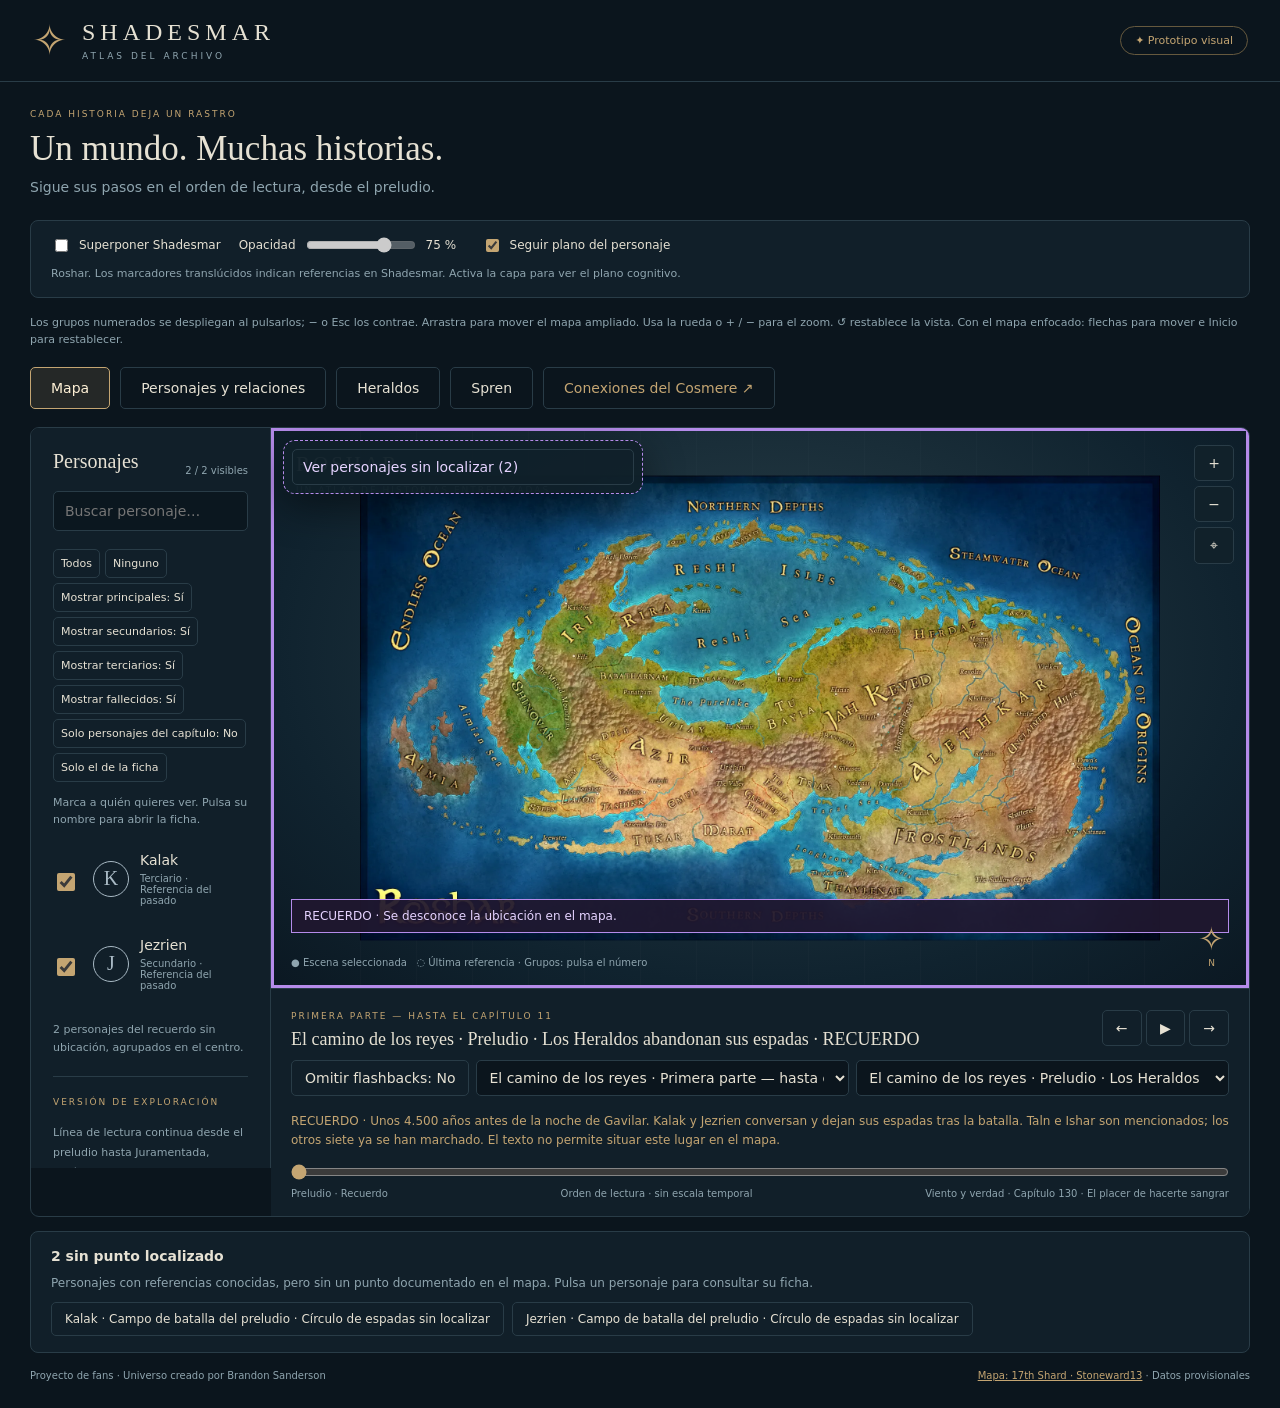
==== commit b2499b34: "Cotejar Viento y verdad 121 a 130 y los interludios I-17 e I-18" ====
--- a/shadesmar/index.html
+++ b/shadesmar/index.html
@@ -13,5 +13,5 @@
 
 /* Reading navigation keeps the current viewport instead of anchoring to replaced lists. */
 html{overflow-anchor:none}
-.cosmere-nav-link{color:var(--gold);padding:12px 20px;border:1px solid var(--line);border-radius:5px;text-decoration:none;display:inline-flex;align-items:center}.cosmere-nav-link:hover{border-color:var(--gold)}</style><header><div class="brand"><span class="sigil">✧</span><div><h1>SHADESMAR</h1><small>ATLAS DEL ARCHIVO</small></div></div><span class="pill">✦ Prototipo visual</span></header><main><div class="intro"><div><div class="eyebrow">Cada historia deja un rastro</div><h2>Un mundo. Muchas historias.</h2><p>Sigue sus pasos en el orden de lectura, desde el preludio.</p></div></div><div id="mapViewControls"><section class="layer-controls" aria-label="Capas del mapa"><div><label><input id="showShadesmar" type="checkbox"> Superponer Shadesmar</label><label class="opacity-control">Opacidad <input id="shadesmarOpacity" type="range" min="0" max="100" value="75" aria-label="Opacidad de Shadesmar"><output id="shadesmarOpacityValue" for="shadesmarOpacity">75 %</output></label><label><input id="followRealm" type="checkbox" checked> Seguir plano del personaje</label><button id="viewCognitiveExperience" hidden>Ver experiencia en Shadesmar</button></div><p id="realmLegend" role="status">Las presencias físicas y cognitivas se muestran por separado.</p></section><p id="mapHelp" class="map-help">Los grupos numerados se despliegan al pulsarlos; − o Esc los contrae. Arrastra para mover el mapa ampliado. Usa la rueda o + / − para el zoom. ↺ restablece la vista. Con el mapa enfocado: flechas para mover e Inicio para restablecer.</p></div><nav class="atlas-views" aria-label="Vistas del atlas"><button id="viewMap" aria-pressed="true">Mapa</button><button id="viewRelationships" aria-pressed="false">Personajes y relaciones</button><button id="viewHeralds" aria-pressed="false">Heraldos</button><button id="viewSpren" aria-pressed="false">Spren</button><a class="cosmere-nav-link" href="conexiones.html">Conexiones del Cosmere ↗</a></nav><div class="layout" id="atlasLayout"><aside class="sidebar"><div class="row"><h3>Personajes</h3><span id="count" class="count"></span></div><input id="search" class="search" placeholder="Buscar personaje…" aria-label="Buscar personaje"><div class="visibility-tools" role="group" aria-label="Visibilidad de personajes"><button id="showAllCharacters">Todos</button><button id="hideAllCharacters">Ninguno</button><button id="showPrimary" aria-pressed="true" title="Incluir u ocultar los personajes principales">Mostrar principales: Sí</button><button id="showSecondary" aria-pressed="true" title="Incluir u ocultar los personajes secundarios en el mapa y la lista">Mostrar secundarios: Sí</button><button id="showTertiary" aria-pressed="true" title="Incluir u ocultar las intervenciones puntuales">Mostrar terciarios: Sí</button><button id="showDeceased" aria-pressed="true" title="Incluir u ocultar los fallecidos conocidos en este punto de lectura">Mostrar fallecidos: Sí</button><button id="onlyChapterCharacters" aria-pressed="false" title="Presencias y menciones registradas del capítulo. Una mención no confirma ubicación.">Solo personajes del capítulo: No</button><button id="showOnlySelected">Solo el de la ficha</button></div><p class="map-visibility">Marca a quién quieres ver. Pulsa su nombre para abrir la ficha.</p><div id="people"></div><div id="pendingCharacterSelection" hidden></div><p id="mapVisibility" class="map-visibility" role="status"></p><div class="note"><span class="eyebrow">Versión de exploración</span><p>Línea de lectura continua desde el preludio hasta Juramentada, capítulo 48. Los recuerdos se muestran aparte, incluidos los anteriores a Gavilar, y pueden omitirse. Referencias pendientes de cotejo; anclajes regionales aproximados. Mapas disponibles sin conexión.</p></div></aside><div class="map-column"><section id="heraldsView" class="knowledge-view" aria-label="Heraldos" hidden><div class="knowledge-heading"><span class="eyebrow">TU ARCHIVO DE LECTURA</span><h2>Heraldos</h2><p id="heraldsCutoff" role="status"></p><button id="heraldsOverview" type="button" aria-pressed="false" hidden>Contexto de los Heraldos</button><p class="relationship-muted">Nombres, órdenes y relaciones según las referencias revisadas. La tradición histórica y las identidades actuales se revelan por separado.</p></div><div class="archive-layout"><aside class="archive-directory"><label for="heraldsSearch">Buscar entre lo conocido</label><input id="heraldsSearch" class="search" type="search" placeholder="Nombres ya revelados"><p id="heraldsCount" class="relationship-muted"></p><div id="heraldsList" class="archive-list"></div></aside><article id="heraldsDetail" class="archive-detail" aria-live="polite"></article></div></section><section id="sprenView" class="knowledge-view" aria-label="Spren" hidden><div class="knowledge-heading"><span class="eyebrow">TU ARCHIVO DE LECTURA</span><h2>Spren</h2><p id="sprenCutoff" role="status"></p><p class="relationship-muted">Tipos e individuos: su naturaleza, órdenes y vínculos aparecen al conocerse. Las referencias todavía no cotejadas se indican en cada dato.</p></div><nav class="archive-modes" aria-label="Consultar spren"><button id="sprenTypes" aria-pressed="true">Tipos</button><button id="sprenIndividuals" aria-pressed="false">Individuos</button></nav><div class="archive-layout"><aside class="archive-directory"><label for="sprenSearch">Buscar entre lo conocido</label><input id="sprenSearch" class="search" type="search" placeholder="Nombres ya revelados"><p id="sprenCount" class="relationship-muted"></p><div id="sprenList" class="archive-list"></div></aside><article id="sprenDetail" class="archive-detail" aria-live="polite"></article></div></section><section id="relationshipsView" class="relationships-view" aria-label="Personajes y relaciones" hidden><div class="relationship-heading"><span class="eyebrow">EL ARCHIVO QUE LLEVAS LEÍDO</span><h2 id="relationshipTitle">Personajes</h2><p id="relationshipCutoff"></p></div><div class="relationship-controls"><label>Buscar personaje<input id="relationshipSearch" type="search" placeholder="Solo personajes conocidos"></label><label>Personaje<select id="relationshipPerson"></select></label><label>Vista<select id="relationshipMode"><option value="family">Árbol genealógico</option><option value="social">Red de relaciones</option></select></label><label>Ramas<select id="relationshipDepth"><option value="1" selected>Familia cercana</option><option value="2">Ampliar una rama</option><option value="3">Ampliar dos ramas</option></select></label></div><p id="relationshipSearchStatus" class="relationship-muted" role="status"></p><div class="relationship-filters" aria-label="Filtros de relaciones"><label><input type="checkbox" id="relationshipPrimary" checked>Principales</label><label><input type="checkbox" id="relationshipSecondary" checked>Secundarios</label><label><input type="checkbox" id="relationshipTertiary" checked>Terciarios</label><label><input type="checkbox" id="relationshipDeceased" checked>Fallecidos</label></div><p id="relationshipHidden" role="status"></p><div id="familyGraphWrap"><p id="familyNotice" class="relationship-muted"></p><div class="relationship-network-tools"><button id="familyMinus" aria-label="Separar menos el árbol">−</button><span id="familyZoom"></span><button id="familyPlus" aria-label="Separar más el árbol">+</button><button id="familyCenter">Centrar</button></div><p class="relationship-muted">Arrastra el fondo o usa la rueda para ampliar. Padres arriba; hermanos y parejas en su generación. Azul: descendencia. Dorado: pareja. Morado: hermanos o primos. Pasa el ratón o pulsa una línea para consultar el vínculo.</p><div id="familyViewport" class="family-scroll" tabindex="0" role="region" aria-label="Escenario del árbol genealógico"><svg id="familyChart" role="group" aria-label="Árbol familiar conocido hasta el capítulo seleccionado"></svg></div><details class="family-reference-fold"><summary>Consultar la lista de vínculos</summary><div id="familyEdgeList" class="family-edge-list" aria-label="Vínculos representados en el árbol"></div></details></div><section id="relationshipNetworkWrap" hidden><p class="relationship-muted">El personaje está en el centro; sus conexiones aparecen alrededor. Los círculos agrupan la cantidad de información registrada, no la amistad.</p><div class="relationship-network-tools"><button id="relationshipNetworkMinus" aria-label="Separar menos los personajes">−</button><span id="relationshipNetworkZoom"></span><button id="relationshipNetworkPlus" aria-label="Separar más los personajes">+</button><button id="relationshipNetworkCenter">Centrar</button><label class="network-outer-toggle"><input id="relationshipUnconnected" type="checkbox">Mostrar personajes sin conexión</label><button id="relationshipClearPair">Quitar resaltado</button></div><p class="relationship-muted">Arrastra el fondo para moverte. Pulsa un personaje para centrar su red o una línea para consultar su historial. Las flechas mueven la vista e Inicio la centra.</p><p id="relationshipNetworkStatus" role="status" class="relationship-muted"></p><div id="relationshipNetworkViewport" class="relationship-network-scroll" tabindex="0" role="region" aria-label="Red circular de relaciones"><svg id="relationshipNetwork" aria-label="Conexiones conocidas del personaje seleccionado" role="group"></svg></div></section><div id="relationshipContacts" class="relationship-contacts" hidden></div><section id="relationshipEdgeDetail" class="relationship-edge-detail" hidden></section><div class="relationship-columns"><section id="relationshipDossier" class="relationship-dossier"></section><section class="relationship-history-panel"><h3>Historial de interacciones</h3><div class="relationship-controls"><label>Con quién<select id="relationshipWith"></select></label><label>Orden<select id="relationshipOrder"><option value="newest">Más recientes primero</option><option value="oldest">Primeras interacciones primero</option></select></label></div><p id="relationshipHistoryCount" role="status"></p><div id="relationshipHistory"></div></section></div><p id="relationshipCoverage" class="relationship-coverage"></p></section><section class="map" aria-label="Mapa de Roshar de 17th Shard"><svg id="mapCanvas" viewBox="0 0 1000 700" tabindex="0" role="group" aria-label="Mapa interactivo de Roshar y Shadesmar" aria-describedby="mapHelp"><defs><filter id="map-labels-decode" x="0" y="0" width="100%" height="100%" color-interpolation-filters="sRGB"><feColorMatrix in="SourceGraphic" type="matrix" values="0 0 0 0 .97 0 0 0 0 .89 0 0 0 0 .65 -1 0 0 0 1"/><feComponentTransfer result="large"><feFuncA type="linear" slope="64" intercept="-31.5"/></feComponentTransfer><feColorMatrix in="SourceGraphic" type="matrix" values="0 0 0 0 .97 0 0 0 0 .89 0 0 0 0 .65 0 -1 0 0 1"/><feComponentTransfer><feFuncA type="linear" slope="64" intercept="-31.5"/></feComponentTransfer><feMerge><feMergeNode in="large"/><feMergeNode/></feMerge></filter><pattern id="grid" width="70" height="70" patternUnits="userSpaceOnUse"><path d="M70 0H0V70" fill="none" stroke="#9bb8bf" stroke-opacity=".06"/></pattern><pattern id="terrain" width="30" height="30" patternUnits="userSpaceOnUse"><path d="M0 25L9 15l9 10M15 10l6-7 8 7" fill="none" stroke="#d0c6ac" stroke-opacity=".12"/></pattern></defs><rect width="1000" height="700" fill="url(#grid)"/><g id="world"><image id="mapBase" href="assets/maps/roshar-reference.webp" x="0" y="59.47265625" width="1000" height="581.0546875" preserveAspectRatio="xMidYMid meet"/><g id="registeredAtlas"><image id="legacyMapBase" href="assets/maps/roshar-base.webp" x="0" y="100" width="1000" height="500" visibility="hidden"/><image style="display:none" id="mapLabels" href="assets/maps/roshar-labels-es.webp" x="0" y="100" width="1000" height="500" preserveAspectRatio="xMidYMid meet"/><g id="shadesmarLayer" opacity="0" pointer-events="none"><image id="shadesmarBase" href="assets/maps/shadesmar-base.webp" x="0" y="100" width="1000" height="500" preserveAspectRatio="xMidYMid meet"/><image id="shadesmarLabels" href="assets/maps/shadesmar-labels-es.webp" x="0" y="100" width="1000" height="500" preserveAspectRatio="xMidYMid meet" filter="url(#map-labels-decode)"/></g><g id="markers"></g></g></g></svg><div class="map-title"><b id="mapName">ROSHAR</b><small>UN ATLAS DE HISTORIAS ENTRELAZADAS</small></div><div class="tools"><button id="plus" aria-label="Acercar">+</button><button id="minus" aria-label="Alejar">−</button><button id="reset" aria-label="Restablecer vista">⌖</button></div><div class="legend">● Escena seleccionada &nbsp; ◌ Última referencia · Grupos: pulsa el número</div><div id="memoryBanner" hidden role="status"></div><section id="memoryUnlocatedPanel" class="memory-unlocated-panel" aria-label="Personajes del recuerdo sin ubicación conocida" hidden><button id="toggleUnlocatedTokens" type="button" aria-expanded="false" aria-controls="memoryUnlocatedTokens">Ver personajes sin localizar</button><p id="memoryUnlocatedCaption">Personajes del recuerdo <span>· Sin ubicación conocida</span></p><div id="memoryUnlocatedTokens" class="memory-unlocated-grid" tabindex="0" aria-label="Lista desplazable de personajes sin localizar"></div></section><div class="compass">✧<small>N</small></div></section><section class="timeline"><div class="row"><div><span class="eyebrow" id="partLabel">Recorrido de lectura</span><h3 id="chapterTitle"></h3></div><div><button id="prev" aria-label="Anterior">←</button> <button id="play" aria-label="Reproducir">▶</button> <button id="next" aria-label="Siguiente">→</button></div></div><div class="scene-controls"><button id="reviewNight" aria-pressed="false">Ver aquella noche</button><button id="skipFlashbacks" aria-pressed="false">Omitir flashbacks: No</button><button id="memoryView" hidden aria-pressed="false">Ver recuerdo</button><select id="partSelect" aria-label="Seleccionar parte"><option value="1">Primera parte</option><option value="interludes">Interludios I-1–I-3</option><option value="2">Segunda parte</option></select><select id="sceneSelect" aria-label="Seleccionar capítulo"></select></div><section id="nightReviewPanel" class="night-review-panel" hidden aria-label="Recuerdo compartido de la noche de Gavilar"><p id="nightReviewStatus" role="status"></p><label>Perspectiva de aquella noche<select id="nightPerspective"></select></label></section><div id="sceneNote" class="scene-note" role="status"></div><input id="chapter" type="range" min="0" max="85" value="0" aria-label="Seleccionar capítulo"><div class="ticks"><span id="timelineStart">Muerte de Gavilar</span><span>Orden de lectura · sin escala temporal</span><span id="timelineEnd">Epílogo · Cap. 75</span></div></section></div><aside class="detail" id="detail"></aside></div><section id="unlocatedPanel" class="unlocated-panel" aria-label="Personajes pendientes de localizar" hidden><strong id="unlocatedCount"></strong><p>Personajes con referencias conocidas, pero sin un punto documentado en el mapa. Pulsa un personaje para consultar su ficha.</p><div id="unlocatedPeople"></div></section><div class="footer"><span>Proyecto de fans · Universo creado por Brandon Sanderson</span><span><a href="https://roshar.17thshard.com/#/es-ES" target="_blank" rel="noopener" style="color:var(--gold)">Mapa: 17th Shard · Stoneward13</a> · Datos provisionales</span></div></main><script src="data.js?v=a70de4665d14"></script><script src="family-routing.js"></script>
-<script src="relationships.js?v=2b3a1b917b97"></script><script src="relationship-network.js?v=61cc4906c89b"></script><script src="knowledge-archive.js?v=feffb3cfb0bb"></script><script src="app.js?v=cc628fd3ca6c"></script></html>
+.cosmere-nav-link{color:var(--gold);padding:12px 20px;border:1px solid var(--line);border-radius:5px;text-decoration:none;display:inline-flex;align-items:center}.cosmere-nav-link:hover{border-color:var(--gold)}</style><header><div class="brand"><span class="sigil">✧</span><div><h1>SHADESMAR</h1><small>ATLAS DEL ARCHIVO</small></div></div><span class="pill">✦ Prototipo visual</span></header><main><div class="intro"><div><div class="eyebrow">Cada historia deja un rastro</div><h2>Un mundo. Muchas historias.</h2><p>Sigue sus pasos en el orden de lectura, desde el preludio.</p></div></div><div id="mapViewControls"><section class="layer-controls" aria-label="Capas del mapa"><div><label><input id="showShadesmar" type="checkbox"> Superponer Shadesmar</label><label class="opacity-control">Opacidad <input id="shadesmarOpacity" type="range" min="0" max="100" value="75" aria-label="Opacidad de Shadesmar"><output id="shadesmarOpacityValue" for="shadesmarOpacity">75 %</output></label><label><input id="followRealm" type="checkbox" checked> Seguir plano del personaje</label><button id="viewCognitiveExperience" hidden>Ver experiencia en Shadesmar</button></div><p id="realmLegend" role="status">Las presencias físicas y cognitivas se muestran por separado.</p></section><p id="mapHelp" class="map-help">Los grupos numerados se despliegan al pulsarlos; − o Esc los contrae. Arrastra para mover el mapa ampliado. Usa la rueda o + / − para el zoom. ↺ restablece la vista. Con el mapa enfocado: flechas para mover e Inicio para restablecer.</p></div><nav class="atlas-views" aria-label="Vistas del atlas"><button id="viewMap" aria-pressed="true">Mapa</button><button id="viewRelationships" aria-pressed="false">Personajes y relaciones</button><button id="viewHeralds" aria-pressed="false">Heraldos</button><button id="viewSpren" aria-pressed="false">Spren</button><a class="cosmere-nav-link" href="conexiones.html">Conexiones del Cosmere ↗</a></nav><div class="layout" id="atlasLayout"><aside class="sidebar"><div class="row"><h3>Personajes</h3><span id="count" class="count"></span></div><input id="search" class="search" placeholder="Buscar personaje…" aria-label="Buscar personaje"><div class="visibility-tools" role="group" aria-label="Visibilidad de personajes"><button id="showAllCharacters">Todos</button><button id="hideAllCharacters">Ninguno</button><button id="showPrimary" aria-pressed="true" title="Incluir u ocultar los personajes principales">Mostrar principales: Sí</button><button id="showSecondary" aria-pressed="true" title="Incluir u ocultar los personajes secundarios en el mapa y la lista">Mostrar secundarios: Sí</button><button id="showTertiary" aria-pressed="true" title="Incluir u ocultar las intervenciones puntuales">Mostrar terciarios: Sí</button><button id="showDeceased" aria-pressed="true" title="Incluir u ocultar los fallecidos conocidos en este punto de lectura">Mostrar fallecidos: Sí</button><button id="onlyChapterCharacters" aria-pressed="false" title="Presencias y menciones registradas del capítulo. Una mención no confirma ubicación.">Solo personajes del capítulo: No</button><button id="showOnlySelected">Solo el de la ficha</button></div><p class="map-visibility">Marca a quién quieres ver. Pulsa su nombre para abrir la ficha.</p><div id="people"></div><div id="pendingCharacterSelection" hidden></div><p id="mapVisibility" class="map-visibility" role="status"></p><div class="note"><span class="eyebrow">Versión de exploración</span><p>Línea de lectura continua desde el preludio hasta Juramentada, capítulo 48. Los recuerdos se muestran aparte, incluidos los anteriores a Gavilar, y pueden omitirse. Referencias pendientes de cotejo; anclajes regionales aproximados. Mapas disponibles sin conexión.</p></div></aside><div class="map-column"><section id="heraldsView" class="knowledge-view" aria-label="Heraldos" hidden><div class="knowledge-heading"><span class="eyebrow">TU ARCHIVO DE LECTURA</span><h2>Heraldos</h2><p id="heraldsCutoff" role="status"></p><button id="heraldsOverview" type="button" aria-pressed="false" hidden>Contexto de los Heraldos</button><p class="relationship-muted">Nombres, órdenes y relaciones según las referencias revisadas. La tradición histórica y las identidades actuales se revelan por separado.</p></div><div class="archive-layout"><aside class="archive-directory"><label for="heraldsSearch">Buscar entre lo conocido</label><input id="heraldsSearch" class="search" type="search" placeholder="Nombres ya revelados"><p id="heraldsCount" class="relationship-muted"></p><div id="heraldsList" class="archive-list"></div></aside><article id="heraldsDetail" class="archive-detail" aria-live="polite"></article></div></section><section id="sprenView" class="knowledge-view" aria-label="Spren" hidden><div class="knowledge-heading"><span class="eyebrow">TU ARCHIVO DE LECTURA</span><h2>Spren</h2><p id="sprenCutoff" role="status"></p><p class="relationship-muted">Tipos e individuos: su naturaleza, órdenes y vínculos aparecen al conocerse. Las referencias todavía no cotejadas se indican en cada dato.</p></div><nav class="archive-modes" aria-label="Consultar spren"><button id="sprenTypes" aria-pressed="true">Tipos</button><button id="sprenIndividuals" aria-pressed="false">Individuos</button></nav><div class="archive-layout"><aside class="archive-directory"><label for="sprenSearch">Buscar entre lo conocido</label><input id="sprenSearch" class="search" type="search" placeholder="Nombres ya revelados"><p id="sprenCount" class="relationship-muted"></p><div id="sprenList" class="archive-list"></div></aside><article id="sprenDetail" class="archive-detail" aria-live="polite"></article></div></section><section id="relationshipsView" class="relationships-view" aria-label="Personajes y relaciones" hidden><div class="relationship-heading"><span class="eyebrow">EL ARCHIVO QUE LLEVAS LEÍDO</span><h2 id="relationshipTitle">Personajes</h2><p id="relationshipCutoff"></p></div><div class="relationship-controls"><label>Buscar personaje<input id="relationshipSearch" type="search" placeholder="Solo personajes conocidos"></label><label>Personaje<select id="relationshipPerson"></select></label><label>Vista<select id="relationshipMode"><option value="family">Árbol genealógico</option><option value="social">Red de relaciones</option></select></label><label>Ramas<select id="relationshipDepth"><option value="1" selected>Familia cercana</option><option value="2">Ampliar una rama</option><option value="3">Ampliar dos ramas</option></select></label></div><p id="relationshipSearchStatus" class="relationship-muted" role="status"></p><div class="relationship-filters" aria-label="Filtros de relaciones"><label><input type="checkbox" id="relationshipPrimary" checked>Principales</label><label><input type="checkbox" id="relationshipSecondary" checked>Secundarios</label><label><input type="checkbox" id="relationshipTertiary" checked>Terciarios</label><label><input type="checkbox" id="relationshipDeceased" checked>Fallecidos</label></div><p id="relationshipHidden" role="status"></p><div id="familyGraphWrap"><p id="familyNotice" class="relationship-muted"></p><div class="relationship-network-tools"><button id="familyMinus" aria-label="Separar menos el árbol">−</button><span id="familyZoom"></span><button id="familyPlus" aria-label="Separar más el árbol">+</button><button id="familyCenter">Centrar</button></div><p class="relationship-muted">Arrastra el fondo o usa la rueda para ampliar. Padres arriba; hermanos y parejas en su generación. Azul: descendencia. Dorado: pareja. Morado: hermanos o primos. Pasa el ratón o pulsa una línea para consultar el vínculo.</p><div id="familyViewport" class="family-scroll" tabindex="0" role="region" aria-label="Escenario del árbol genealógico"><svg id="familyChart" role="group" aria-label="Árbol familiar conocido hasta el capítulo seleccionado"></svg></div><details class="family-reference-fold"><summary>Consultar la lista de vínculos</summary><div id="familyEdgeList" class="family-edge-list" aria-label="Vínculos representados en el árbol"></div></details></div><section id="relationshipNetworkWrap" hidden><p class="relationship-muted">El personaje está en el centro; sus conexiones aparecen alrededor. Los círculos agrupan la cantidad de información registrada, no la amistad.</p><div class="relationship-network-tools"><button id="relationshipNetworkMinus" aria-label="Separar menos los personajes">−</button><span id="relationshipNetworkZoom"></span><button id="relationshipNetworkPlus" aria-label="Separar más los personajes">+</button><button id="relationshipNetworkCenter">Centrar</button><label class="network-outer-toggle"><input id="relationshipUnconnected" type="checkbox">Mostrar personajes sin conexión</label><button id="relationshipClearPair">Quitar resaltado</button></div><p class="relationship-muted">Arrastra el fondo para moverte. Pulsa un personaje para centrar su red o una línea para consultar su historial. Las flechas mueven la vista e Inicio la centra.</p><p id="relationshipNetworkStatus" role="status" class="relationship-muted"></p><div id="relationshipNetworkViewport" class="relationship-network-scroll" tabindex="0" role="region" aria-label="Red circular de relaciones"><svg id="relationshipNetwork" aria-label="Conexiones conocidas del personaje seleccionado" role="group"></svg></div></section><div id="relationshipContacts" class="relationship-contacts" hidden></div><section id="relationshipEdgeDetail" class="relationship-edge-detail" hidden></section><div class="relationship-columns"><section id="relationshipDossier" class="relationship-dossier"></section><section class="relationship-history-panel"><h3>Historial de interacciones</h3><div class="relationship-controls"><label>Con quién<select id="relationshipWith"></select></label><label>Orden<select id="relationshipOrder"><option value="newest">Más recientes primero</option><option value="oldest">Primeras interacciones primero</option></select></label></div><p id="relationshipHistoryCount" role="status"></p><div id="relationshipHistory"></div></section></div><p id="relationshipCoverage" class="relationship-coverage"></p></section><section class="map" aria-label="Mapa de Roshar de 17th Shard"><svg id="mapCanvas" viewBox="0 0 1000 700" tabindex="0" role="group" aria-label="Mapa interactivo de Roshar y Shadesmar" aria-describedby="mapHelp"><defs><filter id="map-labels-decode" x="0" y="0" width="100%" height="100%" color-interpolation-filters="sRGB"><feColorMatrix in="SourceGraphic" type="matrix" values="0 0 0 0 .97 0 0 0 0 .89 0 0 0 0 .65 -1 0 0 0 1"/><feComponentTransfer result="large"><feFuncA type="linear" slope="64" intercept="-31.5"/></feComponentTransfer><feColorMatrix in="SourceGraphic" type="matrix" values="0 0 0 0 .97 0 0 0 0 .89 0 0 0 0 .65 0 -1 0 0 1"/><feComponentTransfer><feFuncA type="linear" slope="64" intercept="-31.5"/></feComponentTransfer><feMerge><feMergeNode in="large"/><feMergeNode/></feMerge></filter><pattern id="grid" width="70" height="70" patternUnits="userSpaceOnUse"><path d="M70 0H0V70" fill="none" stroke="#9bb8bf" stroke-opacity=".06"/></pattern><pattern id="terrain" width="30" height="30" patternUnits="userSpaceOnUse"><path d="M0 25L9 15l9 10M15 10l6-7 8 7" fill="none" stroke="#d0c6ac" stroke-opacity=".12"/></pattern></defs><rect width="1000" height="700" fill="url(#grid)"/><g id="world"><image id="mapBase" href="assets/maps/roshar-reference.webp" x="0" y="59.47265625" width="1000" height="581.0546875" preserveAspectRatio="xMidYMid meet"/><g id="registeredAtlas"><image id="legacyMapBase" href="assets/maps/roshar-base.webp" x="0" y="100" width="1000" height="500" visibility="hidden"/><image style="display:none" id="mapLabels" href="assets/maps/roshar-labels-es.webp" x="0" y="100" width="1000" height="500" preserveAspectRatio="xMidYMid meet"/><g id="shadesmarLayer" opacity="0" pointer-events="none"><image id="shadesmarBase" href="assets/maps/shadesmar-base.webp" x="0" y="100" width="1000" height="500" preserveAspectRatio="xMidYMid meet"/><image id="shadesmarLabels" href="assets/maps/shadesmar-labels-es.webp" x="0" y="100" width="1000" height="500" preserveAspectRatio="xMidYMid meet" filter="url(#map-labels-decode)"/></g><g id="markers"></g></g></g></svg><div class="map-title"><b id="mapName">ROSHAR</b><small>UN ATLAS DE HISTORIAS ENTRELAZADAS</small></div><div class="tools"><button id="plus" aria-label="Acercar">+</button><button id="minus" aria-label="Alejar">−</button><button id="reset" aria-label="Restablecer vista">⌖</button></div><div class="legend">● Escena seleccionada &nbsp; ◌ Última referencia · Grupos: pulsa el número</div><div id="memoryBanner" hidden role="status"></div><section id="memoryUnlocatedPanel" class="memory-unlocated-panel" aria-label="Personajes del recuerdo sin ubicación conocida" hidden><button id="toggleUnlocatedTokens" type="button" aria-expanded="false" aria-controls="memoryUnlocatedTokens">Ver personajes sin localizar</button><p id="memoryUnlocatedCaption">Personajes del recuerdo <span>· Sin ubicación conocida</span></p><div id="memoryUnlocatedTokens" class="memory-unlocated-grid" tabindex="0" aria-label="Lista desplazable de personajes sin localizar"></div></section><div class="compass">✧<small>N</small></div></section><section class="timeline"><div class="row"><div><span class="eyebrow" id="partLabel">Recorrido de lectura</span><h3 id="chapterTitle"></h3></div><div><button id="prev" aria-label="Anterior">←</button> <button id="play" aria-label="Reproducir">▶</button> <button id="next" aria-label="Siguiente">→</button></div></div><div class="scene-controls"><button id="reviewNight" aria-pressed="false">Ver aquella noche</button><button id="skipFlashbacks" aria-pressed="false">Omitir flashbacks: No</button><button id="memoryView" hidden aria-pressed="false">Ver recuerdo</button><select id="partSelect" aria-label="Seleccionar parte"><option value="1">Primera parte</option><option value="interludes">Interludios I-1–I-3</option><option value="2">Segunda parte</option></select><select id="sceneSelect" aria-label="Seleccionar capítulo"></select></div><section id="nightReviewPanel" class="night-review-panel" hidden aria-label="Recuerdo compartido de la noche de Gavilar"><p id="nightReviewStatus" role="status"></p><label>Perspectiva de aquella noche<select id="nightPerspective"></select></label></section><div id="sceneNote" class="scene-note" role="status"></div><input id="chapter" type="range" min="0" max="85" value="0" aria-label="Seleccionar capítulo"><div class="ticks"><span id="timelineStart">Muerte de Gavilar</span><span>Orden de lectura · sin escala temporal</span><span id="timelineEnd">Epílogo · Cap. 75</span></div></section></div><aside class="detail" id="detail"></aside></div><section id="unlocatedPanel" class="unlocated-panel" aria-label="Personajes pendientes de localizar" hidden><strong id="unlocatedCount"></strong><p>Personajes con referencias conocidas, pero sin un punto documentado en el mapa. Pulsa un personaje para consultar su ficha.</p><div id="unlocatedPeople"></div></section><div class="footer"><span>Proyecto de fans · Universo creado por Brandon Sanderson</span><span><a href="https://roshar.17thshard.com/#/es-ES" target="_blank" rel="noopener" style="color:var(--gold)">Mapa: 17th Shard · Stoneward13</a> · Datos provisionales</span></div></main><script src="data.js?v=8863aafdcb00"></script><script src="family-routing.js"></script>
+<script src="relationships.js?v=2b3a1b917b97"></script><script src="relationship-network.js?v=61cc4906c89b"></script><script src="knowledge-archive.js?v=feffb3cfb0bb"></script><script src="app.js?v=6f04c5d0b1fb"></script></html>
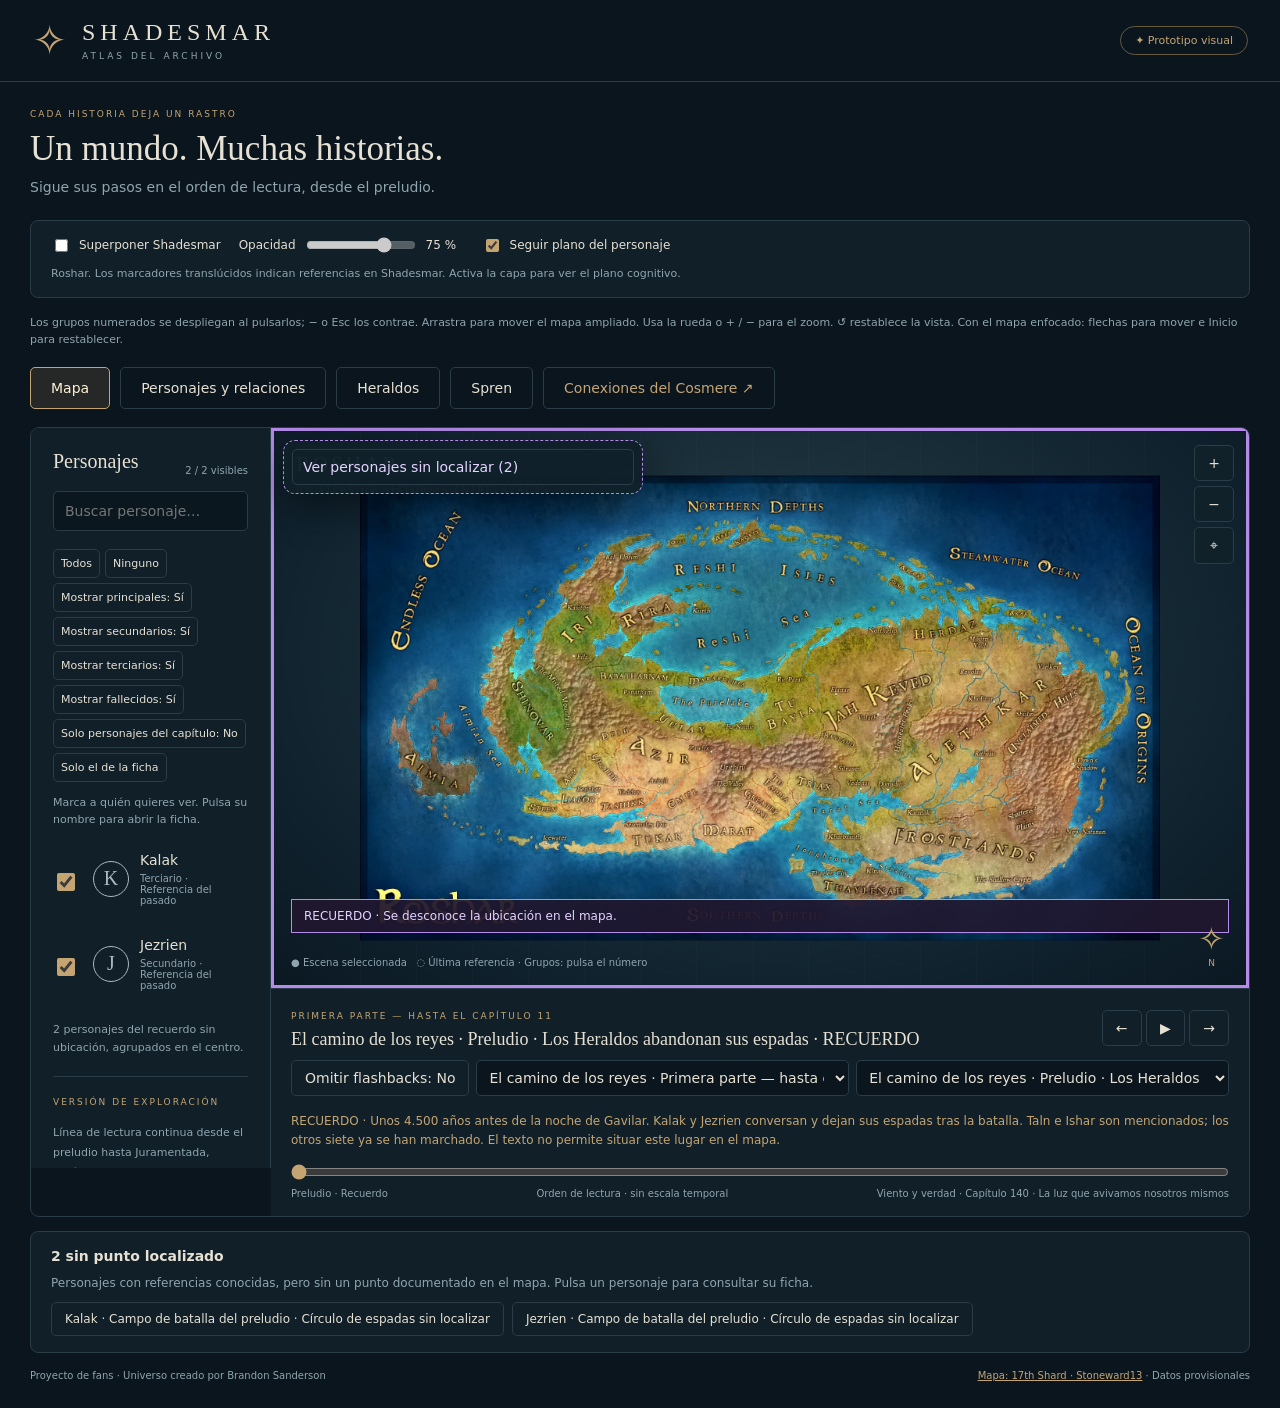
==== commit f7082f03: "Cotejar Viento y verdad del capítulo 131 al 140" ====
--- a/shadesmar/index.html
+++ b/shadesmar/index.html
@@ -13,5 +13,5 @@
 
 /* Reading navigation keeps the current viewport instead of anchoring to replaced lists. */
 html{overflow-anchor:none}
-.cosmere-nav-link{color:var(--gold);padding:12px 20px;border:1px solid var(--line);border-radius:5px;text-decoration:none;display:inline-flex;align-items:center}.cosmere-nav-link:hover{border-color:var(--gold)}</style><header><div class="brand"><span class="sigil">✧</span><div><h1>SHADESMAR</h1><small>ATLAS DEL ARCHIVO</small></div></div><span class="pill">✦ Prototipo visual</span></header><main><div class="intro"><div><div class="eyebrow">Cada historia deja un rastro</div><h2>Un mundo. Muchas historias.</h2><p>Sigue sus pasos en el orden de lectura, desde el preludio.</p></div></div><div id="mapViewControls"><section class="layer-controls" aria-label="Capas del mapa"><div><label><input id="showShadesmar" type="checkbox"> Superponer Shadesmar</label><label class="opacity-control">Opacidad <input id="shadesmarOpacity" type="range" min="0" max="100" value="75" aria-label="Opacidad de Shadesmar"><output id="shadesmarOpacityValue" for="shadesmarOpacity">75 %</output></label><label><input id="followRealm" type="checkbox" checked> Seguir plano del personaje</label><button id="viewCognitiveExperience" hidden>Ver experiencia en Shadesmar</button></div><p id="realmLegend" role="status">Las presencias físicas y cognitivas se muestran por separado.</p></section><p id="mapHelp" class="map-help">Los grupos numerados se despliegan al pulsarlos; − o Esc los contrae. Arrastra para mover el mapa ampliado. Usa la rueda o + / − para el zoom. ↺ restablece la vista. Con el mapa enfocado: flechas para mover e Inicio para restablecer.</p></div><nav class="atlas-views" aria-label="Vistas del atlas"><button id="viewMap" aria-pressed="true">Mapa</button><button id="viewRelationships" aria-pressed="false">Personajes y relaciones</button><button id="viewHeralds" aria-pressed="false">Heraldos</button><button id="viewSpren" aria-pressed="false">Spren</button><a class="cosmere-nav-link" href="conexiones.html">Conexiones del Cosmere ↗</a></nav><div class="layout" id="atlasLayout"><aside class="sidebar"><div class="row"><h3>Personajes</h3><span id="count" class="count"></span></div><input id="search" class="search" placeholder="Buscar personaje…" aria-label="Buscar personaje"><div class="visibility-tools" role="group" aria-label="Visibilidad de personajes"><button id="showAllCharacters">Todos</button><button id="hideAllCharacters">Ninguno</button><button id="showPrimary" aria-pressed="true" title="Incluir u ocultar los personajes principales">Mostrar principales: Sí</button><button id="showSecondary" aria-pressed="true" title="Incluir u ocultar los personajes secundarios en el mapa y la lista">Mostrar secundarios: Sí</button><button id="showTertiary" aria-pressed="true" title="Incluir u ocultar las intervenciones puntuales">Mostrar terciarios: Sí</button><button id="showDeceased" aria-pressed="true" title="Incluir u ocultar los fallecidos conocidos en este punto de lectura">Mostrar fallecidos: Sí</button><button id="onlyChapterCharacters" aria-pressed="false" title="Presencias y menciones registradas del capítulo. Una mención no confirma ubicación.">Solo personajes del capítulo: No</button><button id="showOnlySelected">Solo el de la ficha</button></div><p class="map-visibility">Marca a quién quieres ver. Pulsa su nombre para abrir la ficha.</p><div id="people"></div><div id="pendingCharacterSelection" hidden></div><p id="mapVisibility" class="map-visibility" role="status"></p><div class="note"><span class="eyebrow">Versión de exploración</span><p>Línea de lectura continua desde el preludio hasta Juramentada, capítulo 48. Los recuerdos se muestran aparte, incluidos los anteriores a Gavilar, y pueden omitirse. Referencias pendientes de cotejo; anclajes regionales aproximados. Mapas disponibles sin conexión.</p></div></aside><div class="map-column"><section id="heraldsView" class="knowledge-view" aria-label="Heraldos" hidden><div class="knowledge-heading"><span class="eyebrow">TU ARCHIVO DE LECTURA</span><h2>Heraldos</h2><p id="heraldsCutoff" role="status"></p><button id="heraldsOverview" type="button" aria-pressed="false" hidden>Contexto de los Heraldos</button><p class="relationship-muted">Nombres, órdenes y relaciones según las referencias revisadas. La tradición histórica y las identidades actuales se revelan por separado.</p></div><div class="archive-layout"><aside class="archive-directory"><label for="heraldsSearch">Buscar entre lo conocido</label><input id="heraldsSearch" class="search" type="search" placeholder="Nombres ya revelados"><p id="heraldsCount" class="relationship-muted"></p><div id="heraldsList" class="archive-list"></div></aside><article id="heraldsDetail" class="archive-detail" aria-live="polite"></article></div></section><section id="sprenView" class="knowledge-view" aria-label="Spren" hidden><div class="knowledge-heading"><span class="eyebrow">TU ARCHIVO DE LECTURA</span><h2>Spren</h2><p id="sprenCutoff" role="status"></p><p class="relationship-muted">Tipos e individuos: su naturaleza, órdenes y vínculos aparecen al conocerse. Las referencias todavía no cotejadas se indican en cada dato.</p></div><nav class="archive-modes" aria-label="Consultar spren"><button id="sprenTypes" aria-pressed="true">Tipos</button><button id="sprenIndividuals" aria-pressed="false">Individuos</button></nav><div class="archive-layout"><aside class="archive-directory"><label for="sprenSearch">Buscar entre lo conocido</label><input id="sprenSearch" class="search" type="search" placeholder="Nombres ya revelados"><p id="sprenCount" class="relationship-muted"></p><div id="sprenList" class="archive-list"></div></aside><article id="sprenDetail" class="archive-detail" aria-live="polite"></article></div></section><section id="relationshipsView" class="relationships-view" aria-label="Personajes y relaciones" hidden><div class="relationship-heading"><span class="eyebrow">EL ARCHIVO QUE LLEVAS LEÍDO</span><h2 id="relationshipTitle">Personajes</h2><p id="relationshipCutoff"></p></div><div class="relationship-controls"><label>Buscar personaje<input id="relationshipSearch" type="search" placeholder="Solo personajes conocidos"></label><label>Personaje<select id="relationshipPerson"></select></label><label>Vista<select id="relationshipMode"><option value="family">Árbol genealógico</option><option value="social">Red de relaciones</option></select></label><label>Ramas<select id="relationshipDepth"><option value="1" selected>Familia cercana</option><option value="2">Ampliar una rama</option><option value="3">Ampliar dos ramas</option></select></label></div><p id="relationshipSearchStatus" class="relationship-muted" role="status"></p><div class="relationship-filters" aria-label="Filtros de relaciones"><label><input type="checkbox" id="relationshipPrimary" checked>Principales</label><label><input type="checkbox" id="relationshipSecondary" checked>Secundarios</label><label><input type="checkbox" id="relationshipTertiary" checked>Terciarios</label><label><input type="checkbox" id="relationshipDeceased" checked>Fallecidos</label></div><p id="relationshipHidden" role="status"></p><div id="familyGraphWrap"><p id="familyNotice" class="relationship-muted"></p><div class="relationship-network-tools"><button id="familyMinus" aria-label="Separar menos el árbol">−</button><span id="familyZoom"></span><button id="familyPlus" aria-label="Separar más el árbol">+</button><button id="familyCenter">Centrar</button></div><p class="relationship-muted">Arrastra el fondo o usa la rueda para ampliar. Padres arriba; hermanos y parejas en su generación. Azul: descendencia. Dorado: pareja. Morado: hermanos o primos. Pasa el ratón o pulsa una línea para consultar el vínculo.</p><div id="familyViewport" class="family-scroll" tabindex="0" role="region" aria-label="Escenario del árbol genealógico"><svg id="familyChart" role="group" aria-label="Árbol familiar conocido hasta el capítulo seleccionado"></svg></div><details class="family-reference-fold"><summary>Consultar la lista de vínculos</summary><div id="familyEdgeList" class="family-edge-list" aria-label="Vínculos representados en el árbol"></div></details></div><section id="relationshipNetworkWrap" hidden><p class="relationship-muted">El personaje está en el centro; sus conexiones aparecen alrededor. Los círculos agrupan la cantidad de información registrada, no la amistad.</p><div class="relationship-network-tools"><button id="relationshipNetworkMinus" aria-label="Separar menos los personajes">−</button><span id="relationshipNetworkZoom"></span><button id="relationshipNetworkPlus" aria-label="Separar más los personajes">+</button><button id="relationshipNetworkCenter">Centrar</button><label class="network-outer-toggle"><input id="relationshipUnconnected" type="checkbox">Mostrar personajes sin conexión</label><button id="relationshipClearPair">Quitar resaltado</button></div><p class="relationship-muted">Arrastra el fondo para moverte. Pulsa un personaje para centrar su red o una línea para consultar su historial. Las flechas mueven la vista e Inicio la centra.</p><p id="relationshipNetworkStatus" role="status" class="relationship-muted"></p><div id="relationshipNetworkViewport" class="relationship-network-scroll" tabindex="0" role="region" aria-label="Red circular de relaciones"><svg id="relationshipNetwork" aria-label="Conexiones conocidas del personaje seleccionado" role="group"></svg></div></section><div id="relationshipContacts" class="relationship-contacts" hidden></div><section id="relationshipEdgeDetail" class="relationship-edge-detail" hidden></section><div class="relationship-columns"><section id="relationshipDossier" class="relationship-dossier"></section><section class="relationship-history-panel"><h3>Historial de interacciones</h3><div class="relationship-controls"><label>Con quién<select id="relationshipWith"></select></label><label>Orden<select id="relationshipOrder"><option value="newest">Más recientes primero</option><option value="oldest">Primeras interacciones primero</option></select></label></div><p id="relationshipHistoryCount" role="status"></p><div id="relationshipHistory"></div></section></div><p id="relationshipCoverage" class="relationship-coverage"></p></section><section class="map" aria-label="Mapa de Roshar de 17th Shard"><svg id="mapCanvas" viewBox="0 0 1000 700" tabindex="0" role="group" aria-label="Mapa interactivo de Roshar y Shadesmar" aria-describedby="mapHelp"><defs><filter id="map-labels-decode" x="0" y="0" width="100%" height="100%" color-interpolation-filters="sRGB"><feColorMatrix in="SourceGraphic" type="matrix" values="0 0 0 0 .97 0 0 0 0 .89 0 0 0 0 .65 -1 0 0 0 1"/><feComponentTransfer result="large"><feFuncA type="linear" slope="64" intercept="-31.5"/></feComponentTransfer><feColorMatrix in="SourceGraphic" type="matrix" values="0 0 0 0 .97 0 0 0 0 .89 0 0 0 0 .65 0 -1 0 0 1"/><feComponentTransfer><feFuncA type="linear" slope="64" intercept="-31.5"/></feComponentTransfer><feMerge><feMergeNode in="large"/><feMergeNode/></feMerge></filter><pattern id="grid" width="70" height="70" patternUnits="userSpaceOnUse"><path d="M70 0H0V70" fill="none" stroke="#9bb8bf" stroke-opacity=".06"/></pattern><pattern id="terrain" width="30" height="30" patternUnits="userSpaceOnUse"><path d="M0 25L9 15l9 10M15 10l6-7 8 7" fill="none" stroke="#d0c6ac" stroke-opacity=".12"/></pattern></defs><rect width="1000" height="700" fill="url(#grid)"/><g id="world"><image id="mapBase" href="assets/maps/roshar-reference.webp" x="0" y="59.47265625" width="1000" height="581.0546875" preserveAspectRatio="xMidYMid meet"/><g id="registeredAtlas"><image id="legacyMapBase" href="assets/maps/roshar-base.webp" x="0" y="100" width="1000" height="500" visibility="hidden"/><image style="display:none" id="mapLabels" href="assets/maps/roshar-labels-es.webp" x="0" y="100" width="1000" height="500" preserveAspectRatio="xMidYMid meet"/><g id="shadesmarLayer" opacity="0" pointer-events="none"><image id="shadesmarBase" href="assets/maps/shadesmar-base.webp" x="0" y="100" width="1000" height="500" preserveAspectRatio="xMidYMid meet"/><image id="shadesmarLabels" href="assets/maps/shadesmar-labels-es.webp" x="0" y="100" width="1000" height="500" preserveAspectRatio="xMidYMid meet" filter="url(#map-labels-decode)"/></g><g id="markers"></g></g></g></svg><div class="map-title"><b id="mapName">ROSHAR</b><small>UN ATLAS DE HISTORIAS ENTRELAZADAS</small></div><div class="tools"><button id="plus" aria-label="Acercar">+</button><button id="minus" aria-label="Alejar">−</button><button id="reset" aria-label="Restablecer vista">⌖</button></div><div class="legend">● Escena seleccionada &nbsp; ◌ Última referencia · Grupos: pulsa el número</div><div id="memoryBanner" hidden role="status"></div><section id="memoryUnlocatedPanel" class="memory-unlocated-panel" aria-label="Personajes del recuerdo sin ubicación conocida" hidden><button id="toggleUnlocatedTokens" type="button" aria-expanded="false" aria-controls="memoryUnlocatedTokens">Ver personajes sin localizar</button><p id="memoryUnlocatedCaption">Personajes del recuerdo <span>· Sin ubicación conocida</span></p><div id="memoryUnlocatedTokens" class="memory-unlocated-grid" tabindex="0" aria-label="Lista desplazable de personajes sin localizar"></div></section><div class="compass">✧<small>N</small></div></section><section class="timeline"><div class="row"><div><span class="eyebrow" id="partLabel">Recorrido de lectura</span><h3 id="chapterTitle"></h3></div><div><button id="prev" aria-label="Anterior">←</button> <button id="play" aria-label="Reproducir">▶</button> <button id="next" aria-label="Siguiente">→</button></div></div><div class="scene-controls"><button id="reviewNight" aria-pressed="false">Ver aquella noche</button><button id="skipFlashbacks" aria-pressed="false">Omitir flashbacks: No</button><button id="memoryView" hidden aria-pressed="false">Ver recuerdo</button><select id="partSelect" aria-label="Seleccionar parte"><option value="1">Primera parte</option><option value="interludes">Interludios I-1–I-3</option><option value="2">Segunda parte</option></select><select id="sceneSelect" aria-label="Seleccionar capítulo"></select></div><section id="nightReviewPanel" class="night-review-panel" hidden aria-label="Recuerdo compartido de la noche de Gavilar"><p id="nightReviewStatus" role="status"></p><label>Perspectiva de aquella noche<select id="nightPerspective"></select></label></section><div id="sceneNote" class="scene-note" role="status"></div><input id="chapter" type="range" min="0" max="85" value="0" aria-label="Seleccionar capítulo"><div class="ticks"><span id="timelineStart">Muerte de Gavilar</span><span>Orden de lectura · sin escala temporal</span><span id="timelineEnd">Epílogo · Cap. 75</span></div></section></div><aside class="detail" id="detail"></aside></div><section id="unlocatedPanel" class="unlocated-panel" aria-label="Personajes pendientes de localizar" hidden><strong id="unlocatedCount"></strong><p>Personajes con referencias conocidas, pero sin un punto documentado en el mapa. Pulsa un personaje para consultar su ficha.</p><div id="unlocatedPeople"></div></section><div class="footer"><span>Proyecto de fans · Universo creado por Brandon Sanderson</span><span><a href="https://roshar.17thshard.com/#/es-ES" target="_blank" rel="noopener" style="color:var(--gold)">Mapa: 17th Shard · Stoneward13</a> · Datos provisionales</span></div></main><script src="data.js?v=8863aafdcb00"></script><script src="family-routing.js"></script>
+.cosmere-nav-link{color:var(--gold);padding:12px 20px;border:1px solid var(--line);border-radius:5px;text-decoration:none;display:inline-flex;align-items:center}.cosmere-nav-link:hover{border-color:var(--gold)}</style><header><div class="brand"><span class="sigil">✧</span><div><h1>SHADESMAR</h1><small>ATLAS DEL ARCHIVO</small></div></div><span class="pill">✦ Prototipo visual</span></header><main><div class="intro"><div><div class="eyebrow">Cada historia deja un rastro</div><h2>Un mundo. Muchas historias.</h2><p>Sigue sus pasos en el orden de lectura, desde el preludio.</p></div></div><div id="mapViewControls"><section class="layer-controls" aria-label="Capas del mapa"><div><label><input id="showShadesmar" type="checkbox"> Superponer Shadesmar</label><label class="opacity-control">Opacidad <input id="shadesmarOpacity" type="range" min="0" max="100" value="75" aria-label="Opacidad de Shadesmar"><output id="shadesmarOpacityValue" for="shadesmarOpacity">75 %</output></label><label><input id="followRealm" type="checkbox" checked> Seguir plano del personaje</label><button id="viewCognitiveExperience" hidden>Ver experiencia en Shadesmar</button></div><p id="realmLegend" role="status">Las presencias físicas y cognitivas se muestran por separado.</p></section><p id="mapHelp" class="map-help">Los grupos numerados se despliegan al pulsarlos; − o Esc los contrae. Arrastra para mover el mapa ampliado. Usa la rueda o + / − para el zoom. ↺ restablece la vista. Con el mapa enfocado: flechas para mover e Inicio para restablecer.</p></div><nav class="atlas-views" aria-label="Vistas del atlas"><button id="viewMap" aria-pressed="true">Mapa</button><button id="viewRelationships" aria-pressed="false">Personajes y relaciones</button><button id="viewHeralds" aria-pressed="false">Heraldos</button><button id="viewSpren" aria-pressed="false">Spren</button><a class="cosmere-nav-link" href="conexiones.html">Conexiones del Cosmere ↗</a></nav><div class="layout" id="atlasLayout"><aside class="sidebar"><div class="row"><h3>Personajes</h3><span id="count" class="count"></span></div><input id="search" class="search" placeholder="Buscar personaje…" aria-label="Buscar personaje"><div class="visibility-tools" role="group" aria-label="Visibilidad de personajes"><button id="showAllCharacters">Todos</button><button id="hideAllCharacters">Ninguno</button><button id="showPrimary" aria-pressed="true" title="Incluir u ocultar los personajes principales">Mostrar principales: Sí</button><button id="showSecondary" aria-pressed="true" title="Incluir u ocultar los personajes secundarios en el mapa y la lista">Mostrar secundarios: Sí</button><button id="showTertiary" aria-pressed="true" title="Incluir u ocultar las intervenciones puntuales">Mostrar terciarios: Sí</button><button id="showDeceased" aria-pressed="true" title="Incluir u ocultar los fallecidos conocidos en este punto de lectura">Mostrar fallecidos: Sí</button><button id="onlyChapterCharacters" aria-pressed="false" title="Presencias y menciones registradas del capítulo. Una mención no confirma ubicación.">Solo personajes del capítulo: No</button><button id="showOnlySelected">Solo el de la ficha</button></div><p class="map-visibility">Marca a quién quieres ver. Pulsa su nombre para abrir la ficha.</p><div id="people"></div><div id="pendingCharacterSelection" hidden></div><p id="mapVisibility" class="map-visibility" role="status"></p><div class="note"><span class="eyebrow">Versión de exploración</span><p>Línea de lectura continua desde el preludio hasta Juramentada, capítulo 48. Los recuerdos se muestran aparte, incluidos los anteriores a Gavilar, y pueden omitirse. Referencias pendientes de cotejo; anclajes regionales aproximados. Mapas disponibles sin conexión.</p></div></aside><div class="map-column"><section id="heraldsView" class="knowledge-view" aria-label="Heraldos" hidden><div class="knowledge-heading"><span class="eyebrow">TU ARCHIVO DE LECTURA</span><h2>Heraldos</h2><p id="heraldsCutoff" role="status"></p><button id="heraldsOverview" type="button" aria-pressed="false" hidden>Contexto de los Heraldos</button><p class="relationship-muted">Nombres, órdenes y relaciones según las referencias revisadas. La tradición histórica y las identidades actuales se revelan por separado.</p></div><div class="archive-layout"><aside class="archive-directory"><label for="heraldsSearch">Buscar entre lo conocido</label><input id="heraldsSearch" class="search" type="search" placeholder="Nombres ya revelados"><p id="heraldsCount" class="relationship-muted"></p><div id="heraldsList" class="archive-list"></div></aside><article id="heraldsDetail" class="archive-detail" aria-live="polite"></article></div></section><section id="sprenView" class="knowledge-view" aria-label="Spren" hidden><div class="knowledge-heading"><span class="eyebrow">TU ARCHIVO DE LECTURA</span><h2>Spren</h2><p id="sprenCutoff" role="status"></p><p class="relationship-muted">Tipos e individuos: su naturaleza, órdenes y vínculos aparecen al conocerse. Las referencias todavía no cotejadas se indican en cada dato.</p></div><nav class="archive-modes" aria-label="Consultar spren"><button id="sprenTypes" aria-pressed="true">Tipos</button><button id="sprenIndividuals" aria-pressed="false">Individuos</button></nav><div class="archive-layout"><aside class="archive-directory"><label for="sprenSearch">Buscar entre lo conocido</label><input id="sprenSearch" class="search" type="search" placeholder="Nombres ya revelados"><p id="sprenCount" class="relationship-muted"></p><div id="sprenList" class="archive-list"></div></aside><article id="sprenDetail" class="archive-detail" aria-live="polite"></article></div></section><section id="relationshipsView" class="relationships-view" aria-label="Personajes y relaciones" hidden><div class="relationship-heading"><span class="eyebrow">EL ARCHIVO QUE LLEVAS LEÍDO</span><h2 id="relationshipTitle">Personajes</h2><p id="relationshipCutoff"></p></div><div class="relationship-controls"><label>Buscar personaje<input id="relationshipSearch" type="search" placeholder="Solo personajes conocidos"></label><label>Personaje<select id="relationshipPerson"></select></label><label>Vista<select id="relationshipMode"><option value="family">Árbol genealógico</option><option value="social">Red de relaciones</option></select></label><label>Ramas<select id="relationshipDepth"><option value="1" selected>Familia cercana</option><option value="2">Ampliar una rama</option><option value="3">Ampliar dos ramas</option></select></label></div><p id="relationshipSearchStatus" class="relationship-muted" role="status"></p><div class="relationship-filters" aria-label="Filtros de relaciones"><label><input type="checkbox" id="relationshipPrimary" checked>Principales</label><label><input type="checkbox" id="relationshipSecondary" checked>Secundarios</label><label><input type="checkbox" id="relationshipTertiary" checked>Terciarios</label><label><input type="checkbox" id="relationshipDeceased" checked>Fallecidos</label></div><p id="relationshipHidden" role="status"></p><div id="familyGraphWrap"><p id="familyNotice" class="relationship-muted"></p><div class="relationship-network-tools"><button id="familyMinus" aria-label="Separar menos el árbol">−</button><span id="familyZoom"></span><button id="familyPlus" aria-label="Separar más el árbol">+</button><button id="familyCenter">Centrar</button></div><p class="relationship-muted">Arrastra el fondo o usa la rueda para ampliar. Padres arriba; hermanos y parejas en su generación. Azul: descendencia. Dorado: pareja. Morado: hermanos o primos. Pasa el ratón o pulsa una línea para consultar el vínculo.</p><div id="familyViewport" class="family-scroll" tabindex="0" role="region" aria-label="Escenario del árbol genealógico"><svg id="familyChart" role="group" aria-label="Árbol familiar conocido hasta el capítulo seleccionado"></svg></div><details class="family-reference-fold"><summary>Consultar la lista de vínculos</summary><div id="familyEdgeList" class="family-edge-list" aria-label="Vínculos representados en el árbol"></div></details></div><section id="relationshipNetworkWrap" hidden><p class="relationship-muted">El personaje está en el centro; sus conexiones aparecen alrededor. Los círculos agrupan la cantidad de información registrada, no la amistad.</p><div class="relationship-network-tools"><button id="relationshipNetworkMinus" aria-label="Separar menos los personajes">−</button><span id="relationshipNetworkZoom"></span><button id="relationshipNetworkPlus" aria-label="Separar más los personajes">+</button><button id="relationshipNetworkCenter">Centrar</button><label class="network-outer-toggle"><input id="relationshipUnconnected" type="checkbox">Mostrar personajes sin conexión</label><button id="relationshipClearPair">Quitar resaltado</button></div><p class="relationship-muted">Arrastra el fondo para moverte. Pulsa un personaje para centrar su red o una línea para consultar su historial. Las flechas mueven la vista e Inicio la centra.</p><p id="relationshipNetworkStatus" role="status" class="relationship-muted"></p><div id="relationshipNetworkViewport" class="relationship-network-scroll" tabindex="0" role="region" aria-label="Red circular de relaciones"><svg id="relationshipNetwork" aria-label="Conexiones conocidas del personaje seleccionado" role="group"></svg></div></section><div id="relationshipContacts" class="relationship-contacts" hidden></div><section id="relationshipEdgeDetail" class="relationship-edge-detail" hidden></section><div class="relationship-columns"><section id="relationshipDossier" class="relationship-dossier"></section><section class="relationship-history-panel"><h3>Historial de interacciones</h3><div class="relationship-controls"><label>Con quién<select id="relationshipWith"></select></label><label>Orden<select id="relationshipOrder"><option value="newest">Más recientes primero</option><option value="oldest">Primeras interacciones primero</option></select></label></div><p id="relationshipHistoryCount" role="status"></p><div id="relationshipHistory"></div></section></div><p id="relationshipCoverage" class="relationship-coverage"></p></section><section class="map" aria-label="Mapa de Roshar de 17th Shard"><svg id="mapCanvas" viewBox="0 0 1000 700" tabindex="0" role="group" aria-label="Mapa interactivo de Roshar y Shadesmar" aria-describedby="mapHelp"><defs><filter id="map-labels-decode" x="0" y="0" width="100%" height="100%" color-interpolation-filters="sRGB"><feColorMatrix in="SourceGraphic" type="matrix" values="0 0 0 0 .97 0 0 0 0 .89 0 0 0 0 .65 -1 0 0 0 1"/><feComponentTransfer result="large"><feFuncA type="linear" slope="64" intercept="-31.5"/></feComponentTransfer><feColorMatrix in="SourceGraphic" type="matrix" values="0 0 0 0 .97 0 0 0 0 .89 0 0 0 0 .65 0 -1 0 0 1"/><feComponentTransfer><feFuncA type="linear" slope="64" intercept="-31.5"/></feComponentTransfer><feMerge><feMergeNode in="large"/><feMergeNode/></feMerge></filter><pattern id="grid" width="70" height="70" patternUnits="userSpaceOnUse"><path d="M70 0H0V70" fill="none" stroke="#9bb8bf" stroke-opacity=".06"/></pattern><pattern id="terrain" width="30" height="30" patternUnits="userSpaceOnUse"><path d="M0 25L9 15l9 10M15 10l6-7 8 7" fill="none" stroke="#d0c6ac" stroke-opacity=".12"/></pattern></defs><rect width="1000" height="700" fill="url(#grid)"/><g id="world"><image id="mapBase" href="assets/maps/roshar-reference.webp" x="0" y="59.47265625" width="1000" height="581.0546875" preserveAspectRatio="xMidYMid meet"/><g id="registeredAtlas"><image id="legacyMapBase" href="assets/maps/roshar-base.webp" x="0" y="100" width="1000" height="500" visibility="hidden"/><image style="display:none" id="mapLabels" href="assets/maps/roshar-labels-es.webp" x="0" y="100" width="1000" height="500" preserveAspectRatio="xMidYMid meet"/><g id="shadesmarLayer" opacity="0" pointer-events="none"><image id="shadesmarBase" href="assets/maps/shadesmar-base.webp" x="0" y="100" width="1000" height="500" preserveAspectRatio="xMidYMid meet"/><image id="shadesmarLabels" href="assets/maps/shadesmar-labels-es.webp" x="0" y="100" width="1000" height="500" preserveAspectRatio="xMidYMid meet" filter="url(#map-labels-decode)"/></g><g id="markers"></g></g></g></svg><div class="map-title"><b id="mapName">ROSHAR</b><small>UN ATLAS DE HISTORIAS ENTRELAZADAS</small></div><div class="tools"><button id="plus" aria-label="Acercar">+</button><button id="minus" aria-label="Alejar">−</button><button id="reset" aria-label="Restablecer vista">⌖</button></div><div class="legend">● Escena seleccionada &nbsp; ◌ Última referencia · Grupos: pulsa el número</div><div id="memoryBanner" hidden role="status"></div><section id="memoryUnlocatedPanel" class="memory-unlocated-panel" aria-label="Personajes del recuerdo sin ubicación conocida" hidden><button id="toggleUnlocatedTokens" type="button" aria-expanded="false" aria-controls="memoryUnlocatedTokens">Ver personajes sin localizar</button><p id="memoryUnlocatedCaption">Personajes del recuerdo <span>· Sin ubicación conocida</span></p><div id="memoryUnlocatedTokens" class="memory-unlocated-grid" tabindex="0" aria-label="Lista desplazable de personajes sin localizar"></div></section><div class="compass">✧<small>N</small></div></section><section class="timeline"><div class="row"><div><span class="eyebrow" id="partLabel">Recorrido de lectura</span><h3 id="chapterTitle"></h3></div><div><button id="prev" aria-label="Anterior">←</button> <button id="play" aria-label="Reproducir">▶</button> <button id="next" aria-label="Siguiente">→</button></div></div><div class="scene-controls"><button id="reviewNight" aria-pressed="false">Ver aquella noche</button><button id="skipFlashbacks" aria-pressed="false">Omitir flashbacks: No</button><button id="memoryView" hidden aria-pressed="false">Ver recuerdo</button><select id="partSelect" aria-label="Seleccionar parte"><option value="1">Primera parte</option><option value="interludes">Interludios I-1–I-3</option><option value="2">Segunda parte</option></select><select id="sceneSelect" aria-label="Seleccionar capítulo"></select></div><section id="nightReviewPanel" class="night-review-panel" hidden aria-label="Recuerdo compartido de la noche de Gavilar"><p id="nightReviewStatus" role="status"></p><label>Perspectiva de aquella noche<select id="nightPerspective"></select></label></section><div id="sceneNote" class="scene-note" role="status"></div><input id="chapter" type="range" min="0" max="85" value="0" aria-label="Seleccionar capítulo"><div class="ticks"><span id="timelineStart">Muerte de Gavilar</span><span>Orden de lectura · sin escala temporal</span><span id="timelineEnd">Epílogo · Cap. 75</span></div></section></div><aside class="detail" id="detail"></aside></div><section id="unlocatedPanel" class="unlocated-panel" aria-label="Personajes pendientes de localizar" hidden><strong id="unlocatedCount"></strong><p>Personajes con referencias conocidas, pero sin un punto documentado en el mapa. Pulsa un personaje para consultar su ficha.</p><div id="unlocatedPeople"></div></section><div class="footer"><span>Proyecto de fans · Universo creado por Brandon Sanderson</span><span><a href="https://roshar.17thshard.com/#/es-ES" target="_blank" rel="noopener" style="color:var(--gold)">Mapa: 17th Shard · Stoneward13</a> · Datos provisionales</span></div></main><script src="data.js?v=d81092f313bd"></script><script src="family-routing.js"></script>
 <script src="relationships.js?v=2b3a1b917b97"></script><script src="relationship-network.js?v=61cc4906c89b"></script><script src="knowledge-archive.js?v=feffb3cfb0bb"></script><script src="app.js?v=6f04c5d0b1fb"></script></html>
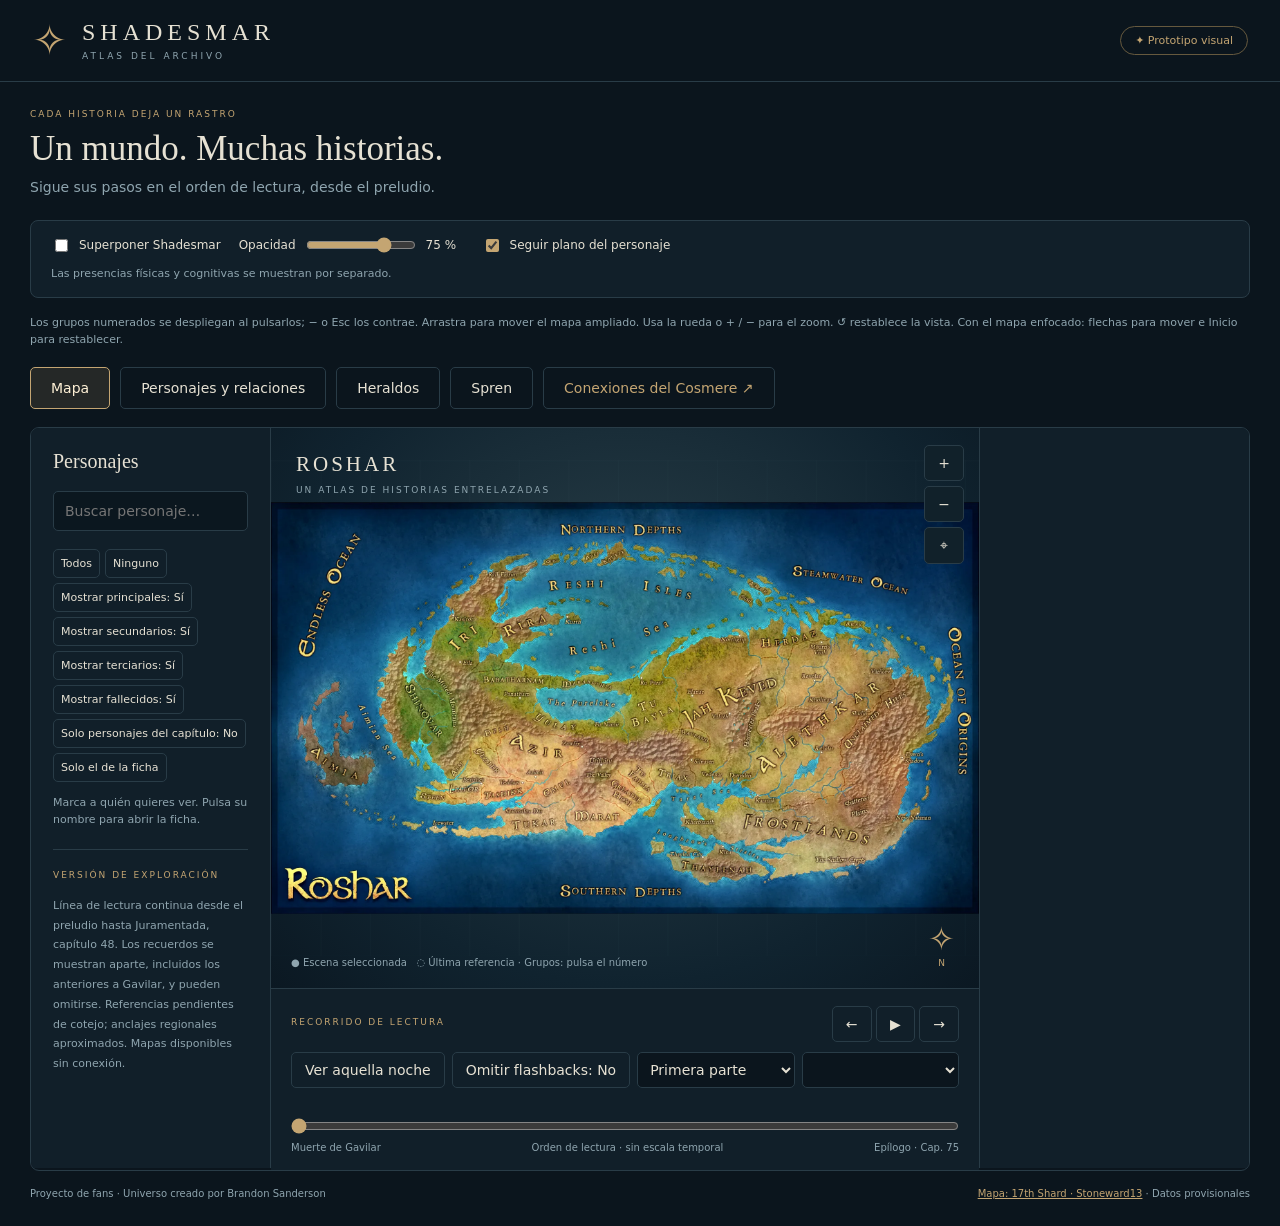
==== commit 4bb807ce: "Cerrar el cotejo de Viento y verdad hasta el postludio" ====
--- a/shadesmar/index.html
+++ b/shadesmar/index.html
@@ -13,5 +13,5 @@
 
 /* Reading navigation keeps the current viewport instead of anchoring to replaced lists. */
 html{overflow-anchor:none}
-.cosmere-nav-link{color:var(--gold);padding:12px 20px;border:1px solid var(--line);border-radius:5px;text-decoration:none;display:inline-flex;align-items:center}.cosmere-nav-link:hover{border-color:var(--gold)}</style><header><div class="brand"><span class="sigil">✧</span><div><h1>SHADESMAR</h1><small>ATLAS DEL ARCHIVO</small></div></div><span class="pill">✦ Prototipo visual</span></header><main><div class="intro"><div><div class="eyebrow">Cada historia deja un rastro</div><h2>Un mundo. Muchas historias.</h2><p>Sigue sus pasos en el orden de lectura, desde el preludio.</p></div></div><div id="mapViewControls"><section class="layer-controls" aria-label="Capas del mapa"><div><label><input id="showShadesmar" type="checkbox"> Superponer Shadesmar</label><label class="opacity-control">Opacidad <input id="shadesmarOpacity" type="range" min="0" max="100" value="75" aria-label="Opacidad de Shadesmar"><output id="shadesmarOpacityValue" for="shadesmarOpacity">75 %</output></label><label><input id="followRealm" type="checkbox" checked> Seguir plano del personaje</label><button id="viewCognitiveExperience" hidden>Ver experiencia en Shadesmar</button></div><p id="realmLegend" role="status">Las presencias físicas y cognitivas se muestran por separado.</p></section><p id="mapHelp" class="map-help">Los grupos numerados se despliegan al pulsarlos; − o Esc los contrae. Arrastra para mover el mapa ampliado. Usa la rueda o + / − para el zoom. ↺ restablece la vista. Con el mapa enfocado: flechas para mover e Inicio para restablecer.</p></div><nav class="atlas-views" aria-label="Vistas del atlas"><button id="viewMap" aria-pressed="true">Mapa</button><button id="viewRelationships" aria-pressed="false">Personajes y relaciones</button><button id="viewHeralds" aria-pressed="false">Heraldos</button><button id="viewSpren" aria-pressed="false">Spren</button><a class="cosmere-nav-link" href="conexiones.html">Conexiones del Cosmere ↗</a></nav><div class="layout" id="atlasLayout"><aside class="sidebar"><div class="row"><h3>Personajes</h3><span id="count" class="count"></span></div><input id="search" class="search" placeholder="Buscar personaje…" aria-label="Buscar personaje"><div class="visibility-tools" role="group" aria-label="Visibilidad de personajes"><button id="showAllCharacters">Todos</button><button id="hideAllCharacters">Ninguno</button><button id="showPrimary" aria-pressed="true" title="Incluir u ocultar los personajes principales">Mostrar principales: Sí</button><button id="showSecondary" aria-pressed="true" title="Incluir u ocultar los personajes secundarios en el mapa y la lista">Mostrar secundarios: Sí</button><button id="showTertiary" aria-pressed="true" title="Incluir u ocultar las intervenciones puntuales">Mostrar terciarios: Sí</button><button id="showDeceased" aria-pressed="true" title="Incluir u ocultar los fallecidos conocidos en este punto de lectura">Mostrar fallecidos: Sí</button><button id="onlyChapterCharacters" aria-pressed="false" title="Presencias y menciones registradas del capítulo. Una mención no confirma ubicación.">Solo personajes del capítulo: No</button><button id="showOnlySelected">Solo el de la ficha</button></div><p class="map-visibility">Marca a quién quieres ver. Pulsa su nombre para abrir la ficha.</p><div id="people"></div><div id="pendingCharacterSelection" hidden></div><p id="mapVisibility" class="map-visibility" role="status"></p><div class="note"><span class="eyebrow">Versión de exploración</span><p>Línea de lectura continua desde el preludio hasta Juramentada, capítulo 48. Los recuerdos se muestran aparte, incluidos los anteriores a Gavilar, y pueden omitirse. Referencias pendientes de cotejo; anclajes regionales aproximados. Mapas disponibles sin conexión.</p></div></aside><div class="map-column"><section id="heraldsView" class="knowledge-view" aria-label="Heraldos" hidden><div class="knowledge-heading"><span class="eyebrow">TU ARCHIVO DE LECTURA</span><h2>Heraldos</h2><p id="heraldsCutoff" role="status"></p><button id="heraldsOverview" type="button" aria-pressed="false" hidden>Contexto de los Heraldos</button><p class="relationship-muted">Nombres, órdenes y relaciones según las referencias revisadas. La tradición histórica y las identidades actuales se revelan por separado.</p></div><div class="archive-layout"><aside class="archive-directory"><label for="heraldsSearch">Buscar entre lo conocido</label><input id="heraldsSearch" class="search" type="search" placeholder="Nombres ya revelados"><p id="heraldsCount" class="relationship-muted"></p><div id="heraldsList" class="archive-list"></div></aside><article id="heraldsDetail" class="archive-detail" aria-live="polite"></article></div></section><section id="sprenView" class="knowledge-view" aria-label="Spren" hidden><div class="knowledge-heading"><span class="eyebrow">TU ARCHIVO DE LECTURA</span><h2>Spren</h2><p id="sprenCutoff" role="status"></p><p class="relationship-muted">Tipos e individuos: su naturaleza, órdenes y vínculos aparecen al conocerse. Las referencias todavía no cotejadas se indican en cada dato.</p></div><nav class="archive-modes" aria-label="Consultar spren"><button id="sprenTypes" aria-pressed="true">Tipos</button><button id="sprenIndividuals" aria-pressed="false">Individuos</button></nav><div class="archive-layout"><aside class="archive-directory"><label for="sprenSearch">Buscar entre lo conocido</label><input id="sprenSearch" class="search" type="search" placeholder="Nombres ya revelados"><p id="sprenCount" class="relationship-muted"></p><div id="sprenList" class="archive-list"></div></aside><article id="sprenDetail" class="archive-detail" aria-live="polite"></article></div></section><section id="relationshipsView" class="relationships-view" aria-label="Personajes y relaciones" hidden><div class="relationship-heading"><span class="eyebrow">EL ARCHIVO QUE LLEVAS LEÍDO</span><h2 id="relationshipTitle">Personajes</h2><p id="relationshipCutoff"></p></div><div class="relationship-controls"><label>Buscar personaje<input id="relationshipSearch" type="search" placeholder="Solo personajes conocidos"></label><label>Personaje<select id="relationshipPerson"></select></label><label>Vista<select id="relationshipMode"><option value="family">Árbol genealógico</option><option value="social">Red de relaciones</option></select></label><label>Ramas<select id="relationshipDepth"><option value="1" selected>Familia cercana</option><option value="2">Ampliar una rama</option><option value="3">Ampliar dos ramas</option></select></label></div><p id="relationshipSearchStatus" class="relationship-muted" role="status"></p><div class="relationship-filters" aria-label="Filtros de relaciones"><label><input type="checkbox" id="relationshipPrimary" checked>Principales</label><label><input type="checkbox" id="relationshipSecondary" checked>Secundarios</label><label><input type="checkbox" id="relationshipTertiary" checked>Terciarios</label><label><input type="checkbox" id="relationshipDeceased" checked>Fallecidos</label></div><p id="relationshipHidden" role="status"></p><div id="familyGraphWrap"><p id="familyNotice" class="relationship-muted"></p><div class="relationship-network-tools"><button id="familyMinus" aria-label="Separar menos el árbol">−</button><span id="familyZoom"></span><button id="familyPlus" aria-label="Separar más el árbol">+</button><button id="familyCenter">Centrar</button></div><p class="relationship-muted">Arrastra el fondo o usa la rueda para ampliar. Padres arriba; hermanos y parejas en su generación. Azul: descendencia. Dorado: pareja. Morado: hermanos o primos. Pasa el ratón o pulsa una línea para consultar el vínculo.</p><div id="familyViewport" class="family-scroll" tabindex="0" role="region" aria-label="Escenario del árbol genealógico"><svg id="familyChart" role="group" aria-label="Árbol familiar conocido hasta el capítulo seleccionado"></svg></div><details class="family-reference-fold"><summary>Consultar la lista de vínculos</summary><div id="familyEdgeList" class="family-edge-list" aria-label="Vínculos representados en el árbol"></div></details></div><section id="relationshipNetworkWrap" hidden><p class="relationship-muted">El personaje está en el centro; sus conexiones aparecen alrededor. Los círculos agrupan la cantidad de información registrada, no la amistad.</p><div class="relationship-network-tools"><button id="relationshipNetworkMinus" aria-label="Separar menos los personajes">−</button><span id="relationshipNetworkZoom"></span><button id="relationshipNetworkPlus" aria-label="Separar más los personajes">+</button><button id="relationshipNetworkCenter">Centrar</button><label class="network-outer-toggle"><input id="relationshipUnconnected" type="checkbox">Mostrar personajes sin conexión</label><button id="relationshipClearPair">Quitar resaltado</button></div><p class="relationship-muted">Arrastra el fondo para moverte. Pulsa un personaje para centrar su red o una línea para consultar su historial. Las flechas mueven la vista e Inicio la centra.</p><p id="relationshipNetworkStatus" role="status" class="relationship-muted"></p><div id="relationshipNetworkViewport" class="relationship-network-scroll" tabindex="0" role="region" aria-label="Red circular de relaciones"><svg id="relationshipNetwork" aria-label="Conexiones conocidas del personaje seleccionado" role="group"></svg></div></section><div id="relationshipContacts" class="relationship-contacts" hidden></div><section id="relationshipEdgeDetail" class="relationship-edge-detail" hidden></section><div class="relationship-columns"><section id="relationshipDossier" class="relationship-dossier"></section><section class="relationship-history-panel"><h3>Historial de interacciones</h3><div class="relationship-controls"><label>Con quién<select id="relationshipWith"></select></label><label>Orden<select id="relationshipOrder"><option value="newest">Más recientes primero</option><option value="oldest">Primeras interacciones primero</option></select></label></div><p id="relationshipHistoryCount" role="status"></p><div id="relationshipHistory"></div></section></div><p id="relationshipCoverage" class="relationship-coverage"></p></section><section class="map" aria-label="Mapa de Roshar de 17th Shard"><svg id="mapCanvas" viewBox="0 0 1000 700" tabindex="0" role="group" aria-label="Mapa interactivo de Roshar y Shadesmar" aria-describedby="mapHelp"><defs><filter id="map-labels-decode" x="0" y="0" width="100%" height="100%" color-interpolation-filters="sRGB"><feColorMatrix in="SourceGraphic" type="matrix" values="0 0 0 0 .97 0 0 0 0 .89 0 0 0 0 .65 -1 0 0 0 1"/><feComponentTransfer result="large"><feFuncA type="linear" slope="64" intercept="-31.5"/></feComponentTransfer><feColorMatrix in="SourceGraphic" type="matrix" values="0 0 0 0 .97 0 0 0 0 .89 0 0 0 0 .65 0 -1 0 0 1"/><feComponentTransfer><feFuncA type="linear" slope="64" intercept="-31.5"/></feComponentTransfer><feMerge><feMergeNode in="large"/><feMergeNode/></feMerge></filter><pattern id="grid" width="70" height="70" patternUnits="userSpaceOnUse"><path d="M70 0H0V70" fill="none" stroke="#9bb8bf" stroke-opacity=".06"/></pattern><pattern id="terrain" width="30" height="30" patternUnits="userSpaceOnUse"><path d="M0 25L9 15l9 10M15 10l6-7 8 7" fill="none" stroke="#d0c6ac" stroke-opacity=".12"/></pattern></defs><rect width="1000" height="700" fill="url(#grid)"/><g id="world"><image id="mapBase" href="assets/maps/roshar-reference.webp" x="0" y="59.47265625" width="1000" height="581.0546875" preserveAspectRatio="xMidYMid meet"/><g id="registeredAtlas"><image id="legacyMapBase" href="assets/maps/roshar-base.webp" x="0" y="100" width="1000" height="500" visibility="hidden"/><image style="display:none" id="mapLabels" href="assets/maps/roshar-labels-es.webp" x="0" y="100" width="1000" height="500" preserveAspectRatio="xMidYMid meet"/><g id="shadesmarLayer" opacity="0" pointer-events="none"><image id="shadesmarBase" href="assets/maps/shadesmar-base.webp" x="0" y="100" width="1000" height="500" preserveAspectRatio="xMidYMid meet"/><image id="shadesmarLabels" href="assets/maps/shadesmar-labels-es.webp" x="0" y="100" width="1000" height="500" preserveAspectRatio="xMidYMid meet" filter="url(#map-labels-decode)"/></g><g id="markers"></g></g></g></svg><div class="map-title"><b id="mapName">ROSHAR</b><small>UN ATLAS DE HISTORIAS ENTRELAZADAS</small></div><div class="tools"><button id="plus" aria-label="Acercar">+</button><button id="minus" aria-label="Alejar">−</button><button id="reset" aria-label="Restablecer vista">⌖</button></div><div class="legend">● Escena seleccionada &nbsp; ◌ Última referencia · Grupos: pulsa el número</div><div id="memoryBanner" hidden role="status"></div><section id="memoryUnlocatedPanel" class="memory-unlocated-panel" aria-label="Personajes del recuerdo sin ubicación conocida" hidden><button id="toggleUnlocatedTokens" type="button" aria-expanded="false" aria-controls="memoryUnlocatedTokens">Ver personajes sin localizar</button><p id="memoryUnlocatedCaption">Personajes del recuerdo <span>· Sin ubicación conocida</span></p><div id="memoryUnlocatedTokens" class="memory-unlocated-grid" tabindex="0" aria-label="Lista desplazable de personajes sin localizar"></div></section><div class="compass">✧<small>N</small></div></section><section class="timeline"><div class="row"><div><span class="eyebrow" id="partLabel">Recorrido de lectura</span><h3 id="chapterTitle"></h3></div><div><button id="prev" aria-label="Anterior">←</button> <button id="play" aria-label="Reproducir">▶</button> <button id="next" aria-label="Siguiente">→</button></div></div><div class="scene-controls"><button id="reviewNight" aria-pressed="false">Ver aquella noche</button><button id="skipFlashbacks" aria-pressed="false">Omitir flashbacks: No</button><button id="memoryView" hidden aria-pressed="false">Ver recuerdo</button><select id="partSelect" aria-label="Seleccionar parte"><option value="1">Primera parte</option><option value="interludes">Interludios I-1–I-3</option><option value="2">Segunda parte</option></select><select id="sceneSelect" aria-label="Seleccionar capítulo"></select></div><section id="nightReviewPanel" class="night-review-panel" hidden aria-label="Recuerdo compartido de la noche de Gavilar"><p id="nightReviewStatus" role="status"></p><label>Perspectiva de aquella noche<select id="nightPerspective"></select></label></section><div id="sceneNote" class="scene-note" role="status"></div><input id="chapter" type="range" min="0" max="85" value="0" aria-label="Seleccionar capítulo"><div class="ticks"><span id="timelineStart">Muerte de Gavilar</span><span>Orden de lectura · sin escala temporal</span><span id="timelineEnd">Epílogo · Cap. 75</span></div></section></div><aside class="detail" id="detail"></aside></div><section id="unlocatedPanel" class="unlocated-panel" aria-label="Personajes pendientes de localizar" hidden><strong id="unlocatedCount"></strong><p>Personajes con referencias conocidas, pero sin un punto documentado en el mapa. Pulsa un personaje para consultar su ficha.</p><div id="unlocatedPeople"></div></section><div class="footer"><span>Proyecto de fans · Universo creado por Brandon Sanderson</span><span><a href="https://roshar.17thshard.com/#/es-ES" target="_blank" rel="noopener" style="color:var(--gold)">Mapa: 17th Shard · Stoneward13</a> · Datos provisionales</span></div></main><script src="data.js?v=d81092f313bd"></script><script src="family-routing.js"></script>
-<script src="relationships.js?v=2b3a1b917b97"></script><script src="relationship-network.js?v=61cc4906c89b"></script><script src="knowledge-archive.js?v=feffb3cfb0bb"></script><script src="app.js?v=6f04c5d0b1fb"></script></html>
+.cosmere-nav-link{color:var(--gold);padding:12px 20px;border:1px solid var(--line);border-radius:5px;text-decoration:none;display:inline-flex;align-items:center}.cosmere-nav-link:hover{border-color:var(--gold)}</style><header><div class="brand"><span class="sigil">✧</span><div><h1>SHADESMAR</h1><small>ATLAS DEL ARCHIVO</small></div></div><span class="pill">✦ Prototipo visual</span></header><main><div class="intro"><div><div class="eyebrow">Cada historia deja un rastro</div><h2>Un mundo. Muchas historias.</h2><p>Sigue sus pasos en el orden de lectura, desde el preludio.</p></div></div><div id="mapViewControls"><section class="layer-controls" aria-label="Capas del mapa"><div><label><input id="showShadesmar" type="checkbox"> Superponer Shadesmar</label><label class="opacity-control">Opacidad <input id="shadesmarOpacity" type="range" min="0" max="100" value="75" aria-label="Opacidad de Shadesmar"><output id="shadesmarOpacityValue" for="shadesmarOpacity">75 %</output></label><label><input id="followRealm" type="checkbox" checked> Seguir plano del personaje</label><button id="viewCognitiveExperience" hidden>Ver experiencia en Shadesmar</button></div><p id="realmLegend" role="status">Las presencias físicas y cognitivas se muestran por separado.</p></section><p id="mapHelp" class="map-help">Los grupos numerados se despliegan al pulsarlos; − o Esc los contrae. Arrastra para mover el mapa ampliado. Usa la rueda o + / − para el zoom. ↺ restablece la vista. Con el mapa enfocado: flechas para mover e Inicio para restablecer.</p></div><nav class="atlas-views" aria-label="Vistas del atlas"><button id="viewMap" aria-pressed="true">Mapa</button><button id="viewRelationships" aria-pressed="false">Personajes y relaciones</button><button id="viewHeralds" aria-pressed="false">Heraldos</button><button id="viewSpren" aria-pressed="false">Spren</button><a class="cosmere-nav-link" href="conexiones.html">Conexiones del Cosmere ↗</a></nav><div class="layout" id="atlasLayout"><aside class="sidebar"><div class="row"><h3>Personajes</h3><span id="count" class="count"></span></div><input id="search" class="search" placeholder="Buscar personaje…" aria-label="Buscar personaje"><div class="visibility-tools" role="group" aria-label="Visibilidad de personajes"><button id="showAllCharacters">Todos</button><button id="hideAllCharacters">Ninguno</button><button id="showPrimary" aria-pressed="true" title="Incluir u ocultar los personajes principales">Mostrar principales: Sí</button><button id="showSecondary" aria-pressed="true" title="Incluir u ocultar los personajes secundarios en el mapa y la lista">Mostrar secundarios: Sí</button><button id="showTertiary" aria-pressed="true" title="Incluir u ocultar las intervenciones puntuales">Mostrar terciarios: Sí</button><button id="showDeceased" aria-pressed="true" title="Incluir u ocultar los fallecidos conocidos en este punto de lectura">Mostrar fallecidos: Sí</button><button id="onlyChapterCharacters" aria-pressed="false" title="Presencias y menciones registradas del capítulo. Una mención no confirma ubicación.">Solo personajes del capítulo: No</button><button id="showOnlySelected">Solo el de la ficha</button></div><p class="map-visibility">Marca a quién quieres ver. Pulsa su nombre para abrir la ficha.</p><div id="people"></div><div id="pendingCharacterSelection" hidden></div><p id="mapVisibility" class="map-visibility" role="status"></p><div class="note"><span class="eyebrow">Versión de exploración</span><p>Línea de lectura continua desde el preludio hasta Juramentada, capítulo 48. Los recuerdos se muestran aparte, incluidos los anteriores a Gavilar, y pueden omitirse. Referencias pendientes de cotejo; anclajes regionales aproximados. Mapas disponibles sin conexión.</p></div></aside><div class="map-column"><section id="heraldsView" class="knowledge-view" aria-label="Heraldos" hidden><div class="knowledge-heading"><span class="eyebrow">TU ARCHIVO DE LECTURA</span><h2>Heraldos</h2><p id="heraldsCutoff" role="status"></p><button id="heraldsOverview" type="button" aria-pressed="false" hidden>Contexto de los Heraldos</button><p class="relationship-muted">Nombres, órdenes y relaciones según las referencias revisadas. La tradición histórica y las identidades actuales se revelan por separado.</p></div><div class="archive-layout"><aside class="archive-directory"><label for="heraldsSearch">Buscar entre lo conocido</label><input id="heraldsSearch" class="search" type="search" placeholder="Nombres ya revelados"><p id="heraldsCount" class="relationship-muted"></p><div id="heraldsList" class="archive-list"></div></aside><article id="heraldsDetail" class="archive-detail" aria-live="polite"></article></div></section><section id="sprenView" class="knowledge-view" aria-label="Spren" hidden><div class="knowledge-heading"><span class="eyebrow">TU ARCHIVO DE LECTURA</span><h2>Spren</h2><p id="sprenCutoff" role="status"></p><p class="relationship-muted">Tipos e individuos: su naturaleza, órdenes y vínculos aparecen al conocerse. Las referencias todavía no cotejadas se indican en cada dato.</p></div><nav class="archive-modes" aria-label="Consultar spren"><button id="sprenTypes" aria-pressed="true">Tipos</button><button id="sprenIndividuals" aria-pressed="false">Individuos</button></nav><div class="archive-layout"><aside class="archive-directory"><label for="sprenSearch">Buscar entre lo conocido</label><input id="sprenSearch" class="search" type="search" placeholder="Nombres ya revelados"><p id="sprenCount" class="relationship-muted"></p><div id="sprenList" class="archive-list"></div></aside><article id="sprenDetail" class="archive-detail" aria-live="polite"></article></div></section><section id="relationshipsView" class="relationships-view" aria-label="Personajes y relaciones" hidden><div class="relationship-heading"><span class="eyebrow">EL ARCHIVO QUE LLEVAS LEÍDO</span><h2 id="relationshipTitle">Personajes</h2><p id="relationshipCutoff"></p></div><div class="relationship-controls"><label>Buscar personaje<input id="relationshipSearch" type="search" placeholder="Solo personajes conocidos"></label><label>Personaje<select id="relationshipPerson"></select></label><label>Vista<select id="relationshipMode"><option value="family">Árbol genealógico</option><option value="social">Red de relaciones</option></select></label><label>Ramas<select id="relationshipDepth"><option value="1" selected>Familia cercana</option><option value="2">Ampliar una rama</option><option value="3">Ampliar dos ramas</option></select></label></div><p id="relationshipSearchStatus" class="relationship-muted" role="status"></p><div class="relationship-filters" aria-label="Filtros de relaciones"><label><input type="checkbox" id="relationshipPrimary" checked>Principales</label><label><input type="checkbox" id="relationshipSecondary" checked>Secundarios</label><label><input type="checkbox" id="relationshipTertiary" checked>Terciarios</label><label><input type="checkbox" id="relationshipDeceased" checked>Fallecidos</label></div><p id="relationshipHidden" role="status"></p><div id="familyGraphWrap"><p id="familyNotice" class="relationship-muted"></p><div class="relationship-network-tools"><button id="familyMinus" aria-label="Separar menos el árbol">−</button><span id="familyZoom"></span><button id="familyPlus" aria-label="Separar más el árbol">+</button><button id="familyCenter">Centrar</button></div><p class="relationship-muted">Arrastra el fondo o usa la rueda para ampliar. Padres arriba; hermanos y parejas en su generación. Azul: descendencia. Dorado: pareja. Morado: hermanos o primos. Pasa el ratón o pulsa una línea para consultar el vínculo.</p><div id="familyViewport" class="family-scroll" tabindex="0" role="region" aria-label="Escenario del árbol genealógico"><svg id="familyChart" role="group" aria-label="Árbol familiar conocido hasta el capítulo seleccionado"></svg></div><details class="family-reference-fold"><summary>Consultar la lista de vínculos</summary><div id="familyEdgeList" class="family-edge-list" aria-label="Vínculos representados en el árbol"></div></details></div><section id="relationshipNetworkWrap" hidden><p class="relationship-muted">El personaje está en el centro; sus conexiones aparecen alrededor. Los círculos agrupan la cantidad de información registrada, no la amistad.</p><div class="relationship-network-tools"><button id="relationshipNetworkMinus" aria-label="Separar menos los personajes">−</button><span id="relationshipNetworkZoom"></span><button id="relationshipNetworkPlus" aria-label="Separar más los personajes">+</button><button id="relationshipNetworkCenter">Centrar</button><label class="network-outer-toggle"><input id="relationshipUnconnected" type="checkbox">Mostrar personajes sin conexión</label><button id="relationshipClearPair">Quitar resaltado</button></div><p class="relationship-muted">Arrastra el fondo para moverte. Pulsa un personaje para centrar su red o una línea para consultar su historial. Las flechas mueven la vista e Inicio la centra.</p><p id="relationshipNetworkStatus" role="status" class="relationship-muted"></p><div id="relationshipNetworkViewport" class="relationship-network-scroll" tabindex="0" role="region" aria-label="Red circular de relaciones"><svg id="relationshipNetwork" aria-label="Conexiones conocidas del personaje seleccionado" role="group"></svg></div></section><div id="relationshipContacts" class="relationship-contacts" hidden></div><section id="relationshipEdgeDetail" class="relationship-edge-detail" hidden></section><div class="relationship-columns"><section id="relationshipDossier" class="relationship-dossier"></section><section class="relationship-history-panel"><h3>Historial de interacciones</h3><div class="relationship-controls"><label>Con quién<select id="relationshipWith"></select></label><label>Orden<select id="relationshipOrder"><option value="newest">Más recientes primero</option><option value="oldest">Primeras interacciones primero</option></select></label></div><p id="relationshipHistoryCount" role="status"></p><div id="relationshipHistory"></div></section></div><p id="relationshipCoverage" class="relationship-coverage"></p></section><section class="map" aria-label="Mapa de Roshar de 17th Shard"><svg id="mapCanvas" viewBox="0 0 1000 700" tabindex="0" role="group" aria-label="Mapa interactivo de Roshar y Shadesmar" aria-describedby="mapHelp"><defs><filter id="map-labels-decode" x="0" y="0" width="100%" height="100%" color-interpolation-filters="sRGB"><feColorMatrix in="SourceGraphic" type="matrix" values="0 0 0 0 .97 0 0 0 0 .89 0 0 0 0 .65 -1 0 0 0 1"/><feComponentTransfer result="large"><feFuncA type="linear" slope="64" intercept="-31.5"/></feComponentTransfer><feColorMatrix in="SourceGraphic" type="matrix" values="0 0 0 0 .97 0 0 0 0 .89 0 0 0 0 .65 0 -1 0 0 1"/><feComponentTransfer><feFuncA type="linear" slope="64" intercept="-31.5"/></feComponentTransfer><feMerge><feMergeNode in="large"/><feMergeNode/></feMerge></filter><pattern id="grid" width="70" height="70" patternUnits="userSpaceOnUse"><path d="M70 0H0V70" fill="none" stroke="#9bb8bf" stroke-opacity=".06"/></pattern><pattern id="terrain" width="30" height="30" patternUnits="userSpaceOnUse"><path d="M0 25L9 15l9 10M15 10l6-7 8 7" fill="none" stroke="#d0c6ac" stroke-opacity=".12"/></pattern></defs><rect width="1000" height="700" fill="url(#grid)"/><g id="world"><image id="mapBase" href="assets/maps/roshar-reference.webp" x="0" y="59.47265625" width="1000" height="581.0546875" preserveAspectRatio="xMidYMid meet"/><g id="registeredAtlas"><image id="legacyMapBase" href="assets/maps/roshar-base.webp" x="0" y="100" width="1000" height="500" visibility="hidden"/><image style="display:none" id="mapLabels" href="assets/maps/roshar-labels-es.webp" x="0" y="100" width="1000" height="500" preserveAspectRatio="xMidYMid meet"/><g id="shadesmarLayer" opacity="0" pointer-events="none"><image id="shadesmarBase" href="assets/maps/shadesmar-base.webp" x="0" y="100" width="1000" height="500" preserveAspectRatio="xMidYMid meet"/><image id="shadesmarLabels" href="assets/maps/shadesmar-labels-es.webp" x="0" y="100" width="1000" height="500" preserveAspectRatio="xMidYMid meet" filter="url(#map-labels-decode)"/></g><g id="markers"></g></g></g></svg><div class="map-title"><b id="mapName">ROSHAR</b><small>UN ATLAS DE HISTORIAS ENTRELAZADAS</small></div><div class="tools"><button id="plus" aria-label="Acercar">+</button><button id="minus" aria-label="Alejar">−</button><button id="reset" aria-label="Restablecer vista">⌖</button></div><div class="legend">● Escena seleccionada &nbsp; ◌ Última referencia · Grupos: pulsa el número</div><div id="memoryBanner" hidden role="status"></div><section id="memoryUnlocatedPanel" class="memory-unlocated-panel" aria-label="Personajes del recuerdo sin ubicación conocida" hidden><button id="toggleUnlocatedTokens" type="button" aria-expanded="false" aria-controls="memoryUnlocatedTokens">Ver personajes sin localizar</button><p id="memoryUnlocatedCaption">Personajes del recuerdo <span>· Sin ubicación conocida</span></p><div id="memoryUnlocatedTokens" class="memory-unlocated-grid" tabindex="0" aria-label="Lista desplazable de personajes sin localizar"></div></section><div class="compass">✧<small>N</small></div></section><section class="timeline"><div class="row"><div><span class="eyebrow" id="partLabel">Recorrido de lectura</span><h3 id="chapterTitle"></h3></div><div><button id="prev" aria-label="Anterior">←</button> <button id="play" aria-label="Reproducir">▶</button> <button id="next" aria-label="Siguiente">→</button></div></div><div class="scene-controls"><button id="reviewNight" aria-pressed="false">Ver aquella noche</button><button id="skipFlashbacks" aria-pressed="false">Omitir flashbacks: No</button><button id="memoryView" hidden aria-pressed="false">Ver recuerdo</button><select id="partSelect" aria-label="Seleccionar parte"><option value="1">Primera parte</option><option value="interludes">Interludios I-1–I-3</option><option value="2">Segunda parte</option></select><select id="sceneSelect" aria-label="Seleccionar capítulo"></select></div><section id="nightReviewPanel" class="night-review-panel" hidden aria-label="Recuerdo compartido de la noche de Gavilar"><p id="nightReviewStatus" role="status"></p><label>Perspectiva de aquella noche<select id="nightPerspective"></select></label></section><div id="sceneNote" class="scene-note" role="status"></div><input id="chapter" type="range" min="0" max="85" value="0" aria-label="Seleccionar capítulo"><div class="ticks"><span id="timelineStart">Muerte de Gavilar</span><span>Orden de lectura · sin escala temporal</span><span id="timelineEnd">Epílogo · Cap. 75</span></div></section></div><aside class="detail" id="detail"></aside></div><section id="unlocatedPanel" class="unlocated-panel" aria-label="Personajes pendientes de localizar" hidden><strong id="unlocatedCount"></strong><p>Personajes con referencias conocidas, pero sin un punto documentado en el mapa. Pulsa un personaje para consultar su ficha.</p><div id="unlocatedPeople"></div></section><div class="footer"><span>Proyecto de fans · Universo creado por Brandon Sanderson</span><span><a href="https://roshar.17thshard.com/#/es-ES" target="_blank" rel="noopener" style="color:var(--gold)">Mapa: 17th Shard · Stoneward13</a> · Datos provisionales</span></div></main><script src="data.js?v=db1b08b86489"></script><script src="family-routing.js"></script>
+<script src="relationships.js?v=2b3a1b917b97"></script><script src="relationship-network.js?v=61cc4906c89b"></script><script src="knowledge-archive.js?v=feffb3cfb0bb"></script><script src="app.js?v=323a48b632dd"></script></html>
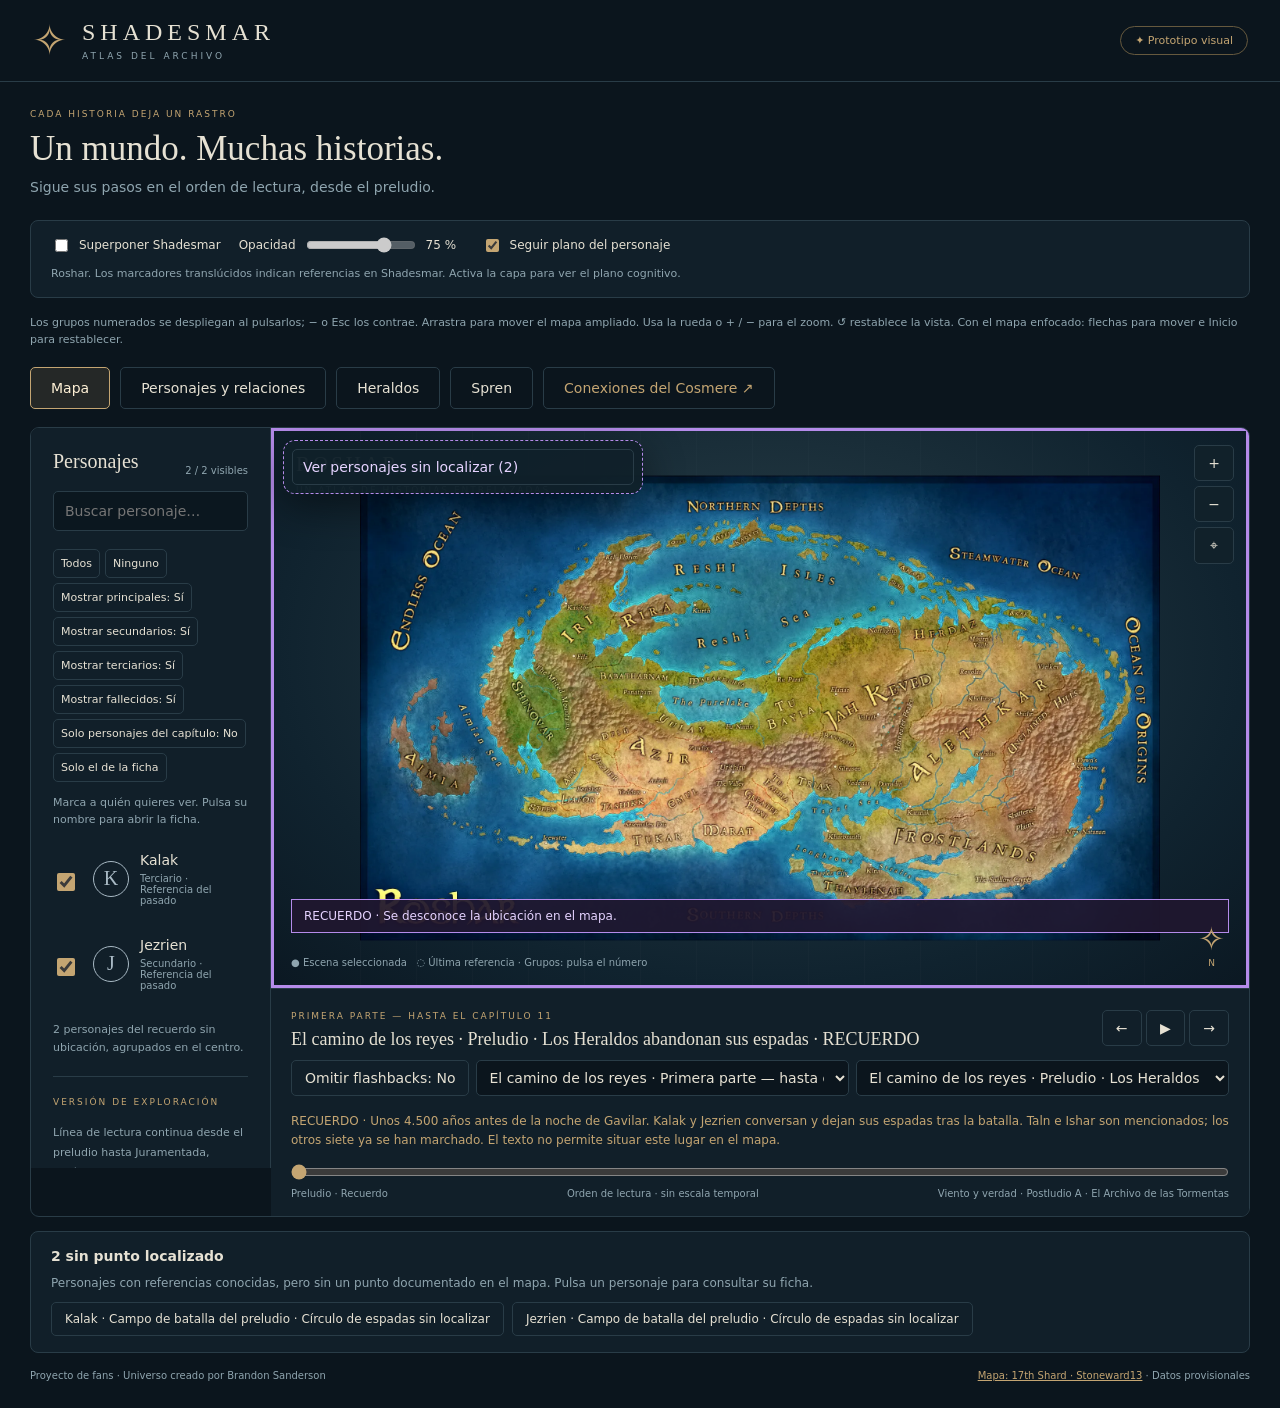
==== commit 323f4708: "Situar Lagopuro y su orilla norte en el atlas" ====
--- a/shadesmar/index.html
+++ b/shadesmar/index.html
@@ -13,5 +13,5 @@
 
 /* Reading navigation keeps the current viewport instead of anchoring to replaced lists. */
 html{overflow-anchor:none}
-.cosmere-nav-link{color:var(--gold);padding:12px 20px;border:1px solid var(--line);border-radius:5px;text-decoration:none;display:inline-flex;align-items:center}.cosmere-nav-link:hover{border-color:var(--gold)}</style><header><div class="brand"><span class="sigil">✧</span><div><h1>SHADESMAR</h1><small>ATLAS DEL ARCHIVO</small></div></div><span class="pill">✦ Prototipo visual</span></header><main><div class="intro"><div><div class="eyebrow">Cada historia deja un rastro</div><h2>Un mundo. Muchas historias.</h2><p>Sigue sus pasos en el orden de lectura, desde el preludio.</p></div></div><div id="mapViewControls"><section class="layer-controls" aria-label="Capas del mapa"><div><label><input id="showShadesmar" type="checkbox"> Superponer Shadesmar</label><label class="opacity-control">Opacidad <input id="shadesmarOpacity" type="range" min="0" max="100" value="75" aria-label="Opacidad de Shadesmar"><output id="shadesmarOpacityValue" for="shadesmarOpacity">75 %</output></label><label><input id="followRealm" type="checkbox" checked> Seguir plano del personaje</label><button id="viewCognitiveExperience" hidden>Ver experiencia en Shadesmar</button></div><p id="realmLegend" role="status">Las presencias físicas y cognitivas se muestran por separado.</p></section><p id="mapHelp" class="map-help">Los grupos numerados se despliegan al pulsarlos; − o Esc los contrae. Arrastra para mover el mapa ampliado. Usa la rueda o + / − para el zoom. ↺ restablece la vista. Con el mapa enfocado: flechas para mover e Inicio para restablecer.</p></div><nav class="atlas-views" aria-label="Vistas del atlas"><button id="viewMap" aria-pressed="true">Mapa</button><button id="viewRelationships" aria-pressed="false">Personajes y relaciones</button><button id="viewHeralds" aria-pressed="false">Heraldos</button><button id="viewSpren" aria-pressed="false">Spren</button><a class="cosmere-nav-link" href="conexiones.html">Conexiones del Cosmere ↗</a></nav><div class="layout" id="atlasLayout"><aside class="sidebar"><div class="row"><h3>Personajes</h3><span id="count" class="count"></span></div><input id="search" class="search" placeholder="Buscar personaje…" aria-label="Buscar personaje"><div class="visibility-tools" role="group" aria-label="Visibilidad de personajes"><button id="showAllCharacters">Todos</button><button id="hideAllCharacters">Ninguno</button><button id="showPrimary" aria-pressed="true" title="Incluir u ocultar los personajes principales">Mostrar principales: Sí</button><button id="showSecondary" aria-pressed="true" title="Incluir u ocultar los personajes secundarios en el mapa y la lista">Mostrar secundarios: Sí</button><button id="showTertiary" aria-pressed="true" title="Incluir u ocultar las intervenciones puntuales">Mostrar terciarios: Sí</button><button id="showDeceased" aria-pressed="true" title="Incluir u ocultar los fallecidos conocidos en este punto de lectura">Mostrar fallecidos: Sí</button><button id="onlyChapterCharacters" aria-pressed="false" title="Presencias y menciones registradas del capítulo. Una mención no confirma ubicación.">Solo personajes del capítulo: No</button><button id="showOnlySelected">Solo el de la ficha</button></div><p class="map-visibility">Marca a quién quieres ver. Pulsa su nombre para abrir la ficha.</p><div id="people"></div><div id="pendingCharacterSelection" hidden></div><p id="mapVisibility" class="map-visibility" role="status"></p><div class="note"><span class="eyebrow">Versión de exploración</span><p>Línea de lectura continua desde el preludio hasta Juramentada, capítulo 48. Los recuerdos se muestran aparte, incluidos los anteriores a Gavilar, y pueden omitirse. Referencias pendientes de cotejo; anclajes regionales aproximados. Mapas disponibles sin conexión.</p></div></aside><div class="map-column"><section id="heraldsView" class="knowledge-view" aria-label="Heraldos" hidden><div class="knowledge-heading"><span class="eyebrow">TU ARCHIVO DE LECTURA</span><h2>Heraldos</h2><p id="heraldsCutoff" role="status"></p><button id="heraldsOverview" type="button" aria-pressed="false" hidden>Contexto de los Heraldos</button><p class="relationship-muted">Nombres, órdenes y relaciones según las referencias revisadas. La tradición histórica y las identidades actuales se revelan por separado.</p></div><div class="archive-layout"><aside class="archive-directory"><label for="heraldsSearch">Buscar entre lo conocido</label><input id="heraldsSearch" class="search" type="search" placeholder="Nombres ya revelados"><p id="heraldsCount" class="relationship-muted"></p><div id="heraldsList" class="archive-list"></div></aside><article id="heraldsDetail" class="archive-detail" aria-live="polite"></article></div></section><section id="sprenView" class="knowledge-view" aria-label="Spren" hidden><div class="knowledge-heading"><span class="eyebrow">TU ARCHIVO DE LECTURA</span><h2>Spren</h2><p id="sprenCutoff" role="status"></p><p class="relationship-muted">Tipos e individuos: su naturaleza, órdenes y vínculos aparecen al conocerse. Las referencias todavía no cotejadas se indican en cada dato.</p></div><nav class="archive-modes" aria-label="Consultar spren"><button id="sprenTypes" aria-pressed="true">Tipos</button><button id="sprenIndividuals" aria-pressed="false">Individuos</button></nav><div class="archive-layout"><aside class="archive-directory"><label for="sprenSearch">Buscar entre lo conocido</label><input id="sprenSearch" class="search" type="search" placeholder="Nombres ya revelados"><p id="sprenCount" class="relationship-muted"></p><div id="sprenList" class="archive-list"></div></aside><article id="sprenDetail" class="archive-detail" aria-live="polite"></article></div></section><section id="relationshipsView" class="relationships-view" aria-label="Personajes y relaciones" hidden><div class="relationship-heading"><span class="eyebrow">EL ARCHIVO QUE LLEVAS LEÍDO</span><h2 id="relationshipTitle">Personajes</h2><p id="relationshipCutoff"></p></div><div class="relationship-controls"><label>Buscar personaje<input id="relationshipSearch" type="search" placeholder="Solo personajes conocidos"></label><label>Personaje<select id="relationshipPerson"></select></label><label>Vista<select id="relationshipMode"><option value="family">Árbol genealógico</option><option value="social">Red de relaciones</option></select></label><label>Ramas<select id="relationshipDepth"><option value="1" selected>Familia cercana</option><option value="2">Ampliar una rama</option><option value="3">Ampliar dos ramas</option></select></label></div><p id="relationshipSearchStatus" class="relationship-muted" role="status"></p><div class="relationship-filters" aria-label="Filtros de relaciones"><label><input type="checkbox" id="relationshipPrimary" checked>Principales</label><label><input type="checkbox" id="relationshipSecondary" checked>Secundarios</label><label><input type="checkbox" id="relationshipTertiary" checked>Terciarios</label><label><input type="checkbox" id="relationshipDeceased" checked>Fallecidos</label></div><p id="relationshipHidden" role="status"></p><div id="familyGraphWrap"><p id="familyNotice" class="relationship-muted"></p><div class="relationship-network-tools"><button id="familyMinus" aria-label="Separar menos el árbol">−</button><span id="familyZoom"></span><button id="familyPlus" aria-label="Separar más el árbol">+</button><button id="familyCenter">Centrar</button></div><p class="relationship-muted">Arrastra el fondo o usa la rueda para ampliar. Padres arriba; hermanos y parejas en su generación. Azul: descendencia. Dorado: pareja. Morado: hermanos o primos. Pasa el ratón o pulsa una línea para consultar el vínculo.</p><div id="familyViewport" class="family-scroll" tabindex="0" role="region" aria-label="Escenario del árbol genealógico"><svg id="familyChart" role="group" aria-label="Árbol familiar conocido hasta el capítulo seleccionado"></svg></div><details class="family-reference-fold"><summary>Consultar la lista de vínculos</summary><div id="familyEdgeList" class="family-edge-list" aria-label="Vínculos representados en el árbol"></div></details></div><section id="relationshipNetworkWrap" hidden><p class="relationship-muted">El personaje está en el centro; sus conexiones aparecen alrededor. Los círculos agrupan la cantidad de información registrada, no la amistad.</p><div class="relationship-network-tools"><button id="relationshipNetworkMinus" aria-label="Separar menos los personajes">−</button><span id="relationshipNetworkZoom"></span><button id="relationshipNetworkPlus" aria-label="Separar más los personajes">+</button><button id="relationshipNetworkCenter">Centrar</button><label class="network-outer-toggle"><input id="relationshipUnconnected" type="checkbox">Mostrar personajes sin conexión</label><button id="relationshipClearPair">Quitar resaltado</button></div><p class="relationship-muted">Arrastra el fondo para moverte. Pulsa un personaje para centrar su red o una línea para consultar su historial. Las flechas mueven la vista e Inicio la centra.</p><p id="relationshipNetworkStatus" role="status" class="relationship-muted"></p><div id="relationshipNetworkViewport" class="relationship-network-scroll" tabindex="0" role="region" aria-label="Red circular de relaciones"><svg id="relationshipNetwork" aria-label="Conexiones conocidas del personaje seleccionado" role="group"></svg></div></section><div id="relationshipContacts" class="relationship-contacts" hidden></div><section id="relationshipEdgeDetail" class="relationship-edge-detail" hidden></section><div class="relationship-columns"><section id="relationshipDossier" class="relationship-dossier"></section><section class="relationship-history-panel"><h3>Historial de interacciones</h3><div class="relationship-controls"><label>Con quién<select id="relationshipWith"></select></label><label>Orden<select id="relationshipOrder"><option value="newest">Más recientes primero</option><option value="oldest">Primeras interacciones primero</option></select></label></div><p id="relationshipHistoryCount" role="status"></p><div id="relationshipHistory"></div></section></div><p id="relationshipCoverage" class="relationship-coverage"></p></section><section class="map" aria-label="Mapa de Roshar de 17th Shard"><svg id="mapCanvas" viewBox="0 0 1000 700" tabindex="0" role="group" aria-label="Mapa interactivo de Roshar y Shadesmar" aria-describedby="mapHelp"><defs><filter id="map-labels-decode" x="0" y="0" width="100%" height="100%" color-interpolation-filters="sRGB"><feColorMatrix in="SourceGraphic" type="matrix" values="0 0 0 0 .97 0 0 0 0 .89 0 0 0 0 .65 -1 0 0 0 1"/><feComponentTransfer result="large"><feFuncA type="linear" slope="64" intercept="-31.5"/></feComponentTransfer><feColorMatrix in="SourceGraphic" type="matrix" values="0 0 0 0 .97 0 0 0 0 .89 0 0 0 0 .65 0 -1 0 0 1"/><feComponentTransfer><feFuncA type="linear" slope="64" intercept="-31.5"/></feComponentTransfer><feMerge><feMergeNode in="large"/><feMergeNode/></feMerge></filter><pattern id="grid" width="70" height="70" patternUnits="userSpaceOnUse"><path d="M70 0H0V70" fill="none" stroke="#9bb8bf" stroke-opacity=".06"/></pattern><pattern id="terrain" width="30" height="30" patternUnits="userSpaceOnUse"><path d="M0 25L9 15l9 10M15 10l6-7 8 7" fill="none" stroke="#d0c6ac" stroke-opacity=".12"/></pattern></defs><rect width="1000" height="700" fill="url(#grid)"/><g id="world"><image id="mapBase" href="assets/maps/roshar-reference.webp" x="0" y="59.47265625" width="1000" height="581.0546875" preserveAspectRatio="xMidYMid meet"/><g id="registeredAtlas"><image id="legacyMapBase" href="assets/maps/roshar-base.webp" x="0" y="100" width="1000" height="500" visibility="hidden"/><image style="display:none" id="mapLabels" href="assets/maps/roshar-labels-es.webp" x="0" y="100" width="1000" height="500" preserveAspectRatio="xMidYMid meet"/><g id="shadesmarLayer" opacity="0" pointer-events="none"><image id="shadesmarBase" href="assets/maps/shadesmar-base.webp" x="0" y="100" width="1000" height="500" preserveAspectRatio="xMidYMid meet"/><image id="shadesmarLabels" href="assets/maps/shadesmar-labels-es.webp" x="0" y="100" width="1000" height="500" preserveAspectRatio="xMidYMid meet" filter="url(#map-labels-decode)"/></g><g id="markers"></g></g></g></svg><div class="map-title"><b id="mapName">ROSHAR</b><small>UN ATLAS DE HISTORIAS ENTRELAZADAS</small></div><div class="tools"><button id="plus" aria-label="Acercar">+</button><button id="minus" aria-label="Alejar">−</button><button id="reset" aria-label="Restablecer vista">⌖</button></div><div class="legend">● Escena seleccionada &nbsp; ◌ Última referencia · Grupos: pulsa el número</div><div id="memoryBanner" hidden role="status"></div><section id="memoryUnlocatedPanel" class="memory-unlocated-panel" aria-label="Personajes del recuerdo sin ubicación conocida" hidden><button id="toggleUnlocatedTokens" type="button" aria-expanded="false" aria-controls="memoryUnlocatedTokens">Ver personajes sin localizar</button><p id="memoryUnlocatedCaption">Personajes del recuerdo <span>· Sin ubicación conocida</span></p><div id="memoryUnlocatedTokens" class="memory-unlocated-grid" tabindex="0" aria-label="Lista desplazable de personajes sin localizar"></div></section><div class="compass">✧<small>N</small></div></section><section class="timeline"><div class="row"><div><span class="eyebrow" id="partLabel">Recorrido de lectura</span><h3 id="chapterTitle"></h3></div><div><button id="prev" aria-label="Anterior">←</button> <button id="play" aria-label="Reproducir">▶</button> <button id="next" aria-label="Siguiente">→</button></div></div><div class="scene-controls"><button id="reviewNight" aria-pressed="false">Ver aquella noche</button><button id="skipFlashbacks" aria-pressed="false">Omitir flashbacks: No</button><button id="memoryView" hidden aria-pressed="false">Ver recuerdo</button><select id="partSelect" aria-label="Seleccionar parte"><option value="1">Primera parte</option><option value="interludes">Interludios I-1–I-3</option><option value="2">Segunda parte</option></select><select id="sceneSelect" aria-label="Seleccionar capítulo"></select></div><section id="nightReviewPanel" class="night-review-panel" hidden aria-label="Recuerdo compartido de la noche de Gavilar"><p id="nightReviewStatus" role="status"></p><label>Perspectiva de aquella noche<select id="nightPerspective"></select></label></section><div id="sceneNote" class="scene-note" role="status"></div><input id="chapter" type="range" min="0" max="85" value="0" aria-label="Seleccionar capítulo"><div class="ticks"><span id="timelineStart">Muerte de Gavilar</span><span>Orden de lectura · sin escala temporal</span><span id="timelineEnd">Epílogo · Cap. 75</span></div></section></div><aside class="detail" id="detail"></aside></div><section id="unlocatedPanel" class="unlocated-panel" aria-label="Personajes pendientes de localizar" hidden><strong id="unlocatedCount"></strong><p>Personajes con referencias conocidas, pero sin un punto documentado en el mapa. Pulsa un personaje para consultar su ficha.</p><div id="unlocatedPeople"></div></section><div class="footer"><span>Proyecto de fans · Universo creado por Brandon Sanderson</span><span><a href="https://roshar.17thshard.com/#/es-ES" target="_blank" rel="noopener" style="color:var(--gold)">Mapa: 17th Shard · Stoneward13</a> · Datos provisionales</span></div></main><script src="data.js?v=db1b08b86489"></script><script src="family-routing.js"></script>
+.cosmere-nav-link{color:var(--gold);padding:12px 20px;border:1px solid var(--line);border-radius:5px;text-decoration:none;display:inline-flex;align-items:center}.cosmere-nav-link:hover{border-color:var(--gold)}</style><header><div class="brand"><span class="sigil">✧</span><div><h1>SHADESMAR</h1><small>ATLAS DEL ARCHIVO</small></div></div><span class="pill">✦ Prototipo visual</span></header><main><div class="intro"><div><div class="eyebrow">Cada historia deja un rastro</div><h2>Un mundo. Muchas historias.</h2><p>Sigue sus pasos en el orden de lectura, desde el preludio.</p></div></div><div id="mapViewControls"><section class="layer-controls" aria-label="Capas del mapa"><div><label><input id="showShadesmar" type="checkbox"> Superponer Shadesmar</label><label class="opacity-control">Opacidad <input id="shadesmarOpacity" type="range" min="0" max="100" value="75" aria-label="Opacidad de Shadesmar"><output id="shadesmarOpacityValue" for="shadesmarOpacity">75 %</output></label><label><input id="followRealm" type="checkbox" checked> Seguir plano del personaje</label><button id="viewCognitiveExperience" hidden>Ver experiencia en Shadesmar</button></div><p id="realmLegend" role="status">Las presencias físicas y cognitivas se muestran por separado.</p></section><p id="mapHelp" class="map-help">Los grupos numerados se despliegan al pulsarlos; − o Esc los contrae. Arrastra para mover el mapa ampliado. Usa la rueda o + / − para el zoom. ↺ restablece la vista. Con el mapa enfocado: flechas para mover e Inicio para restablecer.</p></div><nav class="atlas-views" aria-label="Vistas del atlas"><button id="viewMap" aria-pressed="true">Mapa</button><button id="viewRelationships" aria-pressed="false">Personajes y relaciones</button><button id="viewHeralds" aria-pressed="false">Heraldos</button><button id="viewSpren" aria-pressed="false">Spren</button><a class="cosmere-nav-link" href="conexiones.html">Conexiones del Cosmere ↗</a></nav><div class="layout" id="atlasLayout"><aside class="sidebar"><div class="row"><h3>Personajes</h3><span id="count" class="count"></span></div><input id="search" class="search" placeholder="Buscar personaje…" aria-label="Buscar personaje"><div class="visibility-tools" role="group" aria-label="Visibilidad de personajes"><button id="showAllCharacters">Todos</button><button id="hideAllCharacters">Ninguno</button><button id="showPrimary" aria-pressed="true" title="Incluir u ocultar los personajes principales">Mostrar principales: Sí</button><button id="showSecondary" aria-pressed="true" title="Incluir u ocultar los personajes secundarios en el mapa y la lista">Mostrar secundarios: Sí</button><button id="showTertiary" aria-pressed="true" title="Incluir u ocultar las intervenciones puntuales">Mostrar terciarios: Sí</button><button id="showDeceased" aria-pressed="true" title="Incluir u ocultar los fallecidos conocidos en este punto de lectura">Mostrar fallecidos: Sí</button><button id="onlyChapterCharacters" aria-pressed="false" title="Presencias y menciones registradas del capítulo. Una mención no confirma ubicación.">Solo personajes del capítulo: No</button><button id="showOnlySelected">Solo el de la ficha</button></div><p class="map-visibility">Marca a quién quieres ver. Pulsa su nombre para abrir la ficha.</p><div id="people"></div><div id="pendingCharacterSelection" hidden></div><p id="mapVisibility" class="map-visibility" role="status"></p><div class="note"><span class="eyebrow">Versión de exploración</span><p>Línea de lectura continua desde el preludio hasta Juramentada, capítulo 48. Los recuerdos se muestran aparte, incluidos los anteriores a Gavilar, y pueden omitirse. Referencias pendientes de cotejo; anclajes regionales aproximados. Mapas disponibles sin conexión.</p></div></aside><div class="map-column"><section id="heraldsView" class="knowledge-view" aria-label="Heraldos" hidden><div class="knowledge-heading"><span class="eyebrow">TU ARCHIVO DE LECTURA</span><h2>Heraldos</h2><p id="heraldsCutoff" role="status"></p><button id="heraldsOverview" type="button" aria-pressed="false" hidden>Contexto de los Heraldos</button><p class="relationship-muted">Nombres, órdenes y relaciones según las referencias revisadas. La tradición histórica y las identidades actuales se revelan por separado.</p></div><div class="archive-layout"><aside class="archive-directory"><label for="heraldsSearch">Buscar entre lo conocido</label><input id="heraldsSearch" class="search" type="search" placeholder="Nombres ya revelados"><p id="heraldsCount" class="relationship-muted"></p><div id="heraldsList" class="archive-list"></div></aside><article id="heraldsDetail" class="archive-detail" aria-live="polite"></article></div></section><section id="sprenView" class="knowledge-view" aria-label="Spren" hidden><div class="knowledge-heading"><span class="eyebrow">TU ARCHIVO DE LECTURA</span><h2>Spren</h2><p id="sprenCutoff" role="status"></p><p class="relationship-muted">Tipos e individuos: su naturaleza, órdenes y vínculos aparecen al conocerse. Las referencias todavía no cotejadas se indican en cada dato.</p></div><nav class="archive-modes" aria-label="Consultar spren"><button id="sprenTypes" aria-pressed="true">Tipos</button><button id="sprenIndividuals" aria-pressed="false">Individuos</button></nav><div class="archive-layout"><aside class="archive-directory"><label for="sprenSearch">Buscar entre lo conocido</label><input id="sprenSearch" class="search" type="search" placeholder="Nombres ya revelados"><p id="sprenCount" class="relationship-muted"></p><div id="sprenList" class="archive-list"></div></aside><article id="sprenDetail" class="archive-detail" aria-live="polite"></article></div></section><section id="relationshipsView" class="relationships-view" aria-label="Personajes y relaciones" hidden><div class="relationship-heading"><span class="eyebrow">EL ARCHIVO QUE LLEVAS LEÍDO</span><h2 id="relationshipTitle">Personajes</h2><p id="relationshipCutoff"></p></div><div class="relationship-controls"><label>Buscar personaje<input id="relationshipSearch" type="search" placeholder="Solo personajes conocidos"></label><label>Personaje<select id="relationshipPerson"></select></label><label>Vista<select id="relationshipMode"><option value="family">Árbol genealógico</option><option value="social">Red de relaciones</option></select></label><label>Ramas<select id="relationshipDepth"><option value="1" selected>Familia cercana</option><option value="2">Ampliar una rama</option><option value="3">Ampliar dos ramas</option></select></label></div><p id="relationshipSearchStatus" class="relationship-muted" role="status"></p><div class="relationship-filters" aria-label="Filtros de relaciones"><label><input type="checkbox" id="relationshipPrimary" checked>Principales</label><label><input type="checkbox" id="relationshipSecondary" checked>Secundarios</label><label><input type="checkbox" id="relationshipTertiary" checked>Terciarios</label><label><input type="checkbox" id="relationshipDeceased" checked>Fallecidos</label></div><p id="relationshipHidden" role="status"></p><div id="familyGraphWrap"><p id="familyNotice" class="relationship-muted"></p><div class="relationship-network-tools"><button id="familyMinus" aria-label="Separar menos el árbol">−</button><span id="familyZoom"></span><button id="familyPlus" aria-label="Separar más el árbol">+</button><button id="familyCenter">Centrar</button></div><p class="relationship-muted">Arrastra el fondo o usa la rueda para ampliar. Padres arriba; hermanos y parejas en su generación. Azul: descendencia. Dorado: pareja. Morado: hermanos o primos. Pasa el ratón o pulsa una línea para consultar el vínculo.</p><div id="familyViewport" class="family-scroll" tabindex="0" role="region" aria-label="Escenario del árbol genealógico"><svg id="familyChart" role="group" aria-label="Árbol familiar conocido hasta el capítulo seleccionado"></svg></div><details class="family-reference-fold"><summary>Consultar la lista de vínculos</summary><div id="familyEdgeList" class="family-edge-list" aria-label="Vínculos representados en el árbol"></div></details></div><section id="relationshipNetworkWrap" hidden><p class="relationship-muted">El personaje está en el centro; sus conexiones aparecen alrededor. Los círculos agrupan la cantidad de información registrada, no la amistad.</p><div class="relationship-network-tools"><button id="relationshipNetworkMinus" aria-label="Separar menos los personajes">−</button><span id="relationshipNetworkZoom"></span><button id="relationshipNetworkPlus" aria-label="Separar más los personajes">+</button><button id="relationshipNetworkCenter">Centrar</button><label class="network-outer-toggle"><input id="relationshipUnconnected" type="checkbox">Mostrar personajes sin conexión</label><button id="relationshipClearPair">Quitar resaltado</button></div><p class="relationship-muted">Arrastra el fondo para moverte. Pulsa un personaje para centrar su red o una línea para consultar su historial. Las flechas mueven la vista e Inicio la centra.</p><p id="relationshipNetworkStatus" role="status" class="relationship-muted"></p><div id="relationshipNetworkViewport" class="relationship-network-scroll" tabindex="0" role="region" aria-label="Red circular de relaciones"><svg id="relationshipNetwork" aria-label="Conexiones conocidas del personaje seleccionado" role="group"></svg></div></section><div id="relationshipContacts" class="relationship-contacts" hidden></div><section id="relationshipEdgeDetail" class="relationship-edge-detail" hidden></section><div class="relationship-columns"><section id="relationshipDossier" class="relationship-dossier"></section><section class="relationship-history-panel"><h3>Historial de interacciones</h3><div class="relationship-controls"><label>Con quién<select id="relationshipWith"></select></label><label>Orden<select id="relationshipOrder"><option value="newest">Más recientes primero</option><option value="oldest">Primeras interacciones primero</option></select></label></div><p id="relationshipHistoryCount" role="status"></p><div id="relationshipHistory"></div></section></div><p id="relationshipCoverage" class="relationship-coverage"></p></section><section class="map" aria-label="Mapa de Roshar de 17th Shard"><svg id="mapCanvas" viewBox="0 0 1000 700" tabindex="0" role="group" aria-label="Mapa interactivo de Roshar y Shadesmar" aria-describedby="mapHelp"><defs><filter id="map-labels-decode" x="0" y="0" width="100%" height="100%" color-interpolation-filters="sRGB"><feColorMatrix in="SourceGraphic" type="matrix" values="0 0 0 0 .97 0 0 0 0 .89 0 0 0 0 .65 -1 0 0 0 1"/><feComponentTransfer result="large"><feFuncA type="linear" slope="64" intercept="-31.5"/></feComponentTransfer><feColorMatrix in="SourceGraphic" type="matrix" values="0 0 0 0 .97 0 0 0 0 .89 0 0 0 0 .65 0 -1 0 0 1"/><feComponentTransfer><feFuncA type="linear" slope="64" intercept="-31.5"/></feComponentTransfer><feMerge><feMergeNode in="large"/><feMergeNode/></feMerge></filter><pattern id="grid" width="70" height="70" patternUnits="userSpaceOnUse"><path d="M70 0H0V70" fill="none" stroke="#9bb8bf" stroke-opacity=".06"/></pattern><pattern id="terrain" width="30" height="30" patternUnits="userSpaceOnUse"><path d="M0 25L9 15l9 10M15 10l6-7 8 7" fill="none" stroke="#d0c6ac" stroke-opacity=".12"/></pattern></defs><rect width="1000" height="700" fill="url(#grid)"/><g id="world"><image id="mapBase" href="assets/maps/roshar-reference.webp" x="0" y="59.47265625" width="1000" height="581.0546875" preserveAspectRatio="xMidYMid meet"/><g id="registeredAtlas"><image id="legacyMapBase" href="assets/maps/roshar-base.webp" x="0" y="100" width="1000" height="500" visibility="hidden"/><image style="display:none" id="mapLabels" href="assets/maps/roshar-labels-es.webp" x="0" y="100" width="1000" height="500" preserveAspectRatio="xMidYMid meet"/><g id="shadesmarLayer" opacity="0" pointer-events="none"><image id="shadesmarBase" href="assets/maps/shadesmar-base.webp" x="0" y="100" width="1000" height="500" preserveAspectRatio="xMidYMid meet"/><image id="shadesmarLabels" href="assets/maps/shadesmar-labels-es.webp" x="0" y="100" width="1000" height="500" preserveAspectRatio="xMidYMid meet" filter="url(#map-labels-decode)"/></g><g id="markers"></g></g></g></svg><div class="map-title"><b id="mapName">ROSHAR</b><small>UN ATLAS DE HISTORIAS ENTRELAZADAS</small></div><div class="tools"><button id="plus" aria-label="Acercar">+</button><button id="minus" aria-label="Alejar">−</button><button id="reset" aria-label="Restablecer vista">⌖</button></div><div class="legend">● Escena seleccionada &nbsp; ◌ Última referencia · Grupos: pulsa el número</div><div id="memoryBanner" hidden role="status"></div><section id="memoryUnlocatedPanel" class="memory-unlocated-panel" aria-label="Personajes del recuerdo sin ubicación conocida" hidden><button id="toggleUnlocatedTokens" type="button" aria-expanded="false" aria-controls="memoryUnlocatedTokens">Ver personajes sin localizar</button><p id="memoryUnlocatedCaption">Personajes del recuerdo <span>· Sin ubicación conocida</span></p><div id="memoryUnlocatedTokens" class="memory-unlocated-grid" tabindex="0" aria-label="Lista desplazable de personajes sin localizar"></div></section><div class="compass">✧<small>N</small></div></section><section class="timeline"><div class="row"><div><span class="eyebrow" id="partLabel">Recorrido de lectura</span><h3 id="chapterTitle"></h3></div><div><button id="prev" aria-label="Anterior">←</button> <button id="play" aria-label="Reproducir">▶</button> <button id="next" aria-label="Siguiente">→</button></div></div><div class="scene-controls"><button id="reviewNight" aria-pressed="false">Ver aquella noche</button><button id="skipFlashbacks" aria-pressed="false">Omitir flashbacks: No</button><button id="memoryView" hidden aria-pressed="false">Ver recuerdo</button><select id="partSelect" aria-label="Seleccionar parte"><option value="1">Primera parte</option><option value="interludes">Interludios I-1–I-3</option><option value="2">Segunda parte</option></select><select id="sceneSelect" aria-label="Seleccionar capítulo"></select></div><section id="nightReviewPanel" class="night-review-panel" hidden aria-label="Recuerdo compartido de la noche de Gavilar"><p id="nightReviewStatus" role="status"></p><label>Perspectiva de aquella noche<select id="nightPerspective"></select></label></section><div id="sceneNote" class="scene-note" role="status"></div><input id="chapter" type="range" min="0" max="85" value="0" aria-label="Seleccionar capítulo"><div class="ticks"><span id="timelineStart">Muerte de Gavilar</span><span>Orden de lectura · sin escala temporal</span><span id="timelineEnd">Epílogo · Cap. 75</span></div></section></div><aside class="detail" id="detail"></aside></div><section id="unlocatedPanel" class="unlocated-panel" aria-label="Personajes pendientes de localizar" hidden><strong id="unlocatedCount"></strong><p>Personajes con referencias conocidas, pero sin un punto documentado en el mapa. Pulsa un personaje para consultar su ficha.</p><div id="unlocatedPeople"></div></section><div class="footer"><span>Proyecto de fans · Universo creado por Brandon Sanderson</span><span><a href="https://roshar.17thshard.com/#/es-ES" target="_blank" rel="noopener" style="color:var(--gold)">Mapa: 17th Shard · Stoneward13</a> · Datos provisionales</span></div></main><script src="data.js?v=d6e92337faea"></script><script src="family-routing.js"></script>
 <script src="relationships.js?v=2b3a1b917b97"></script><script src="relationship-network.js?v=61cc4906c89b"></script><script src="knowledge-archive.js?v=feffb3cfb0bb"></script><script src="app.js?v=323a48b632dd"></script></html>
